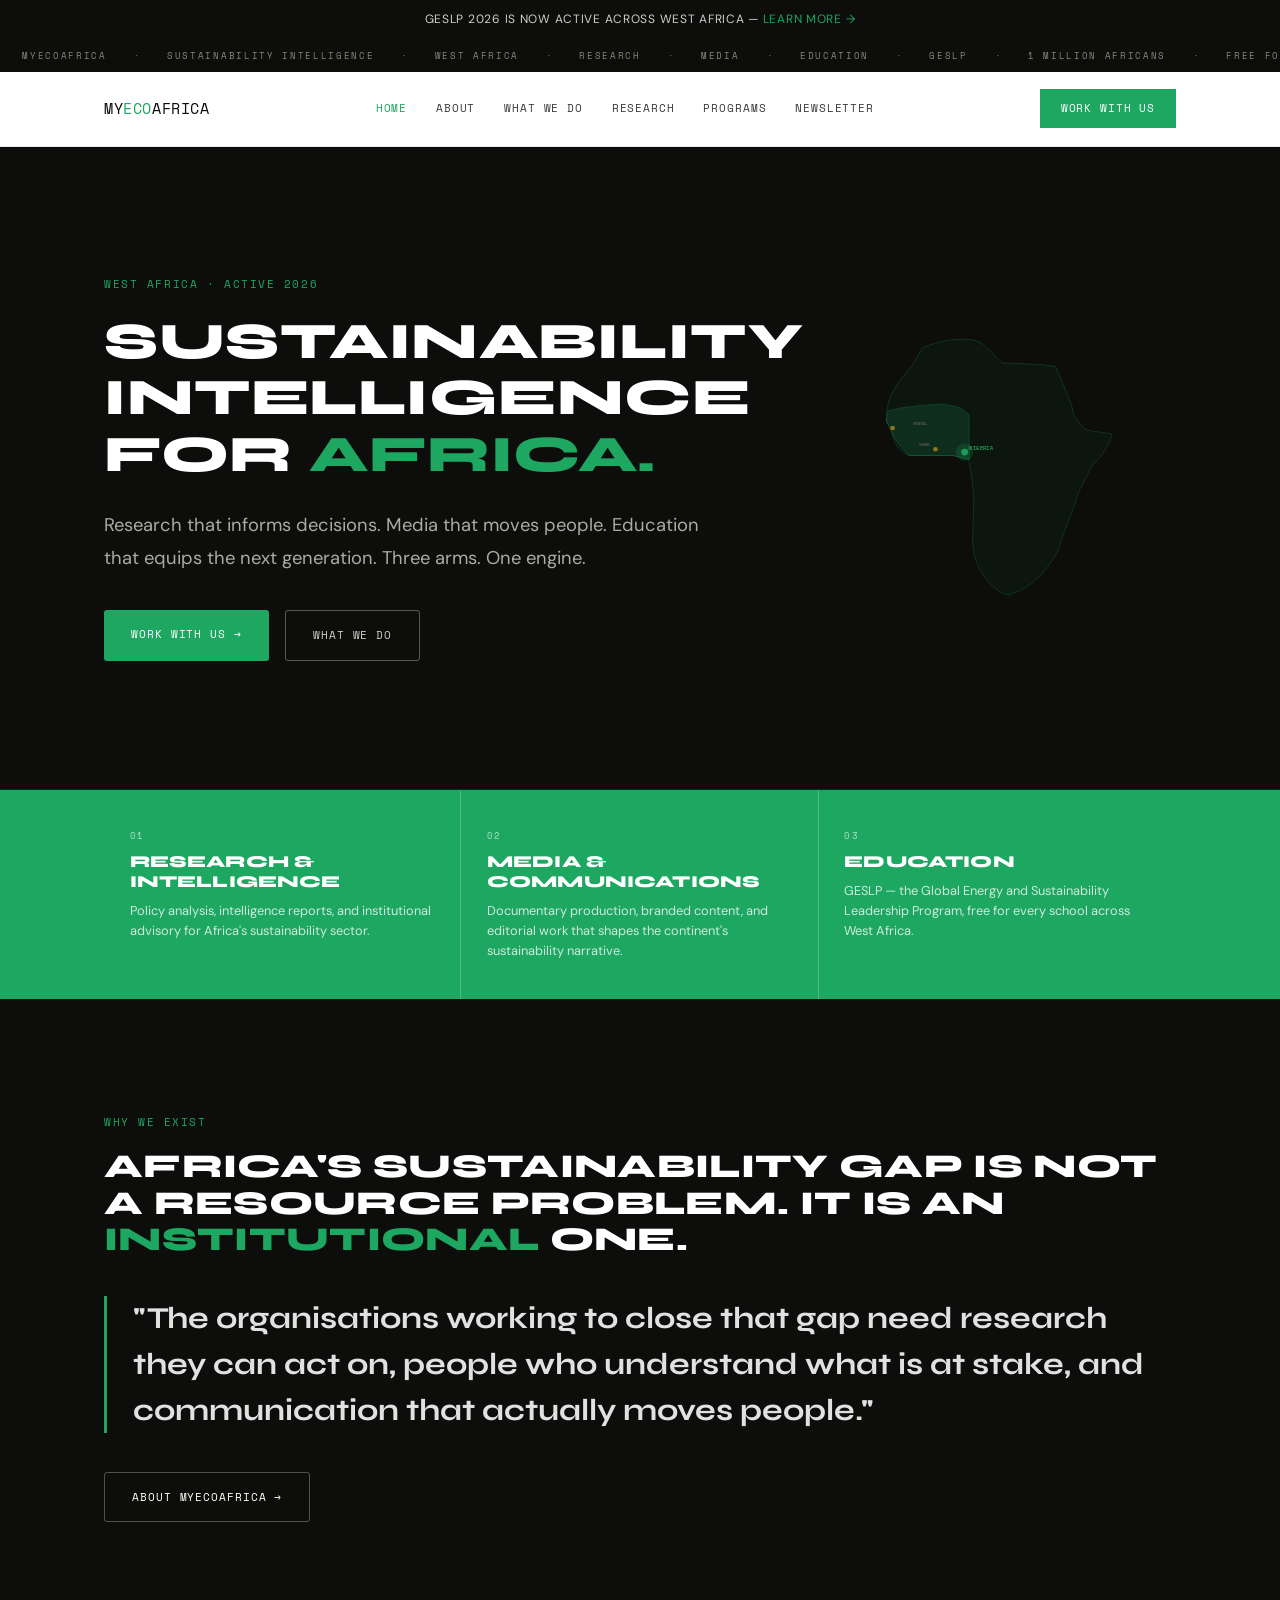
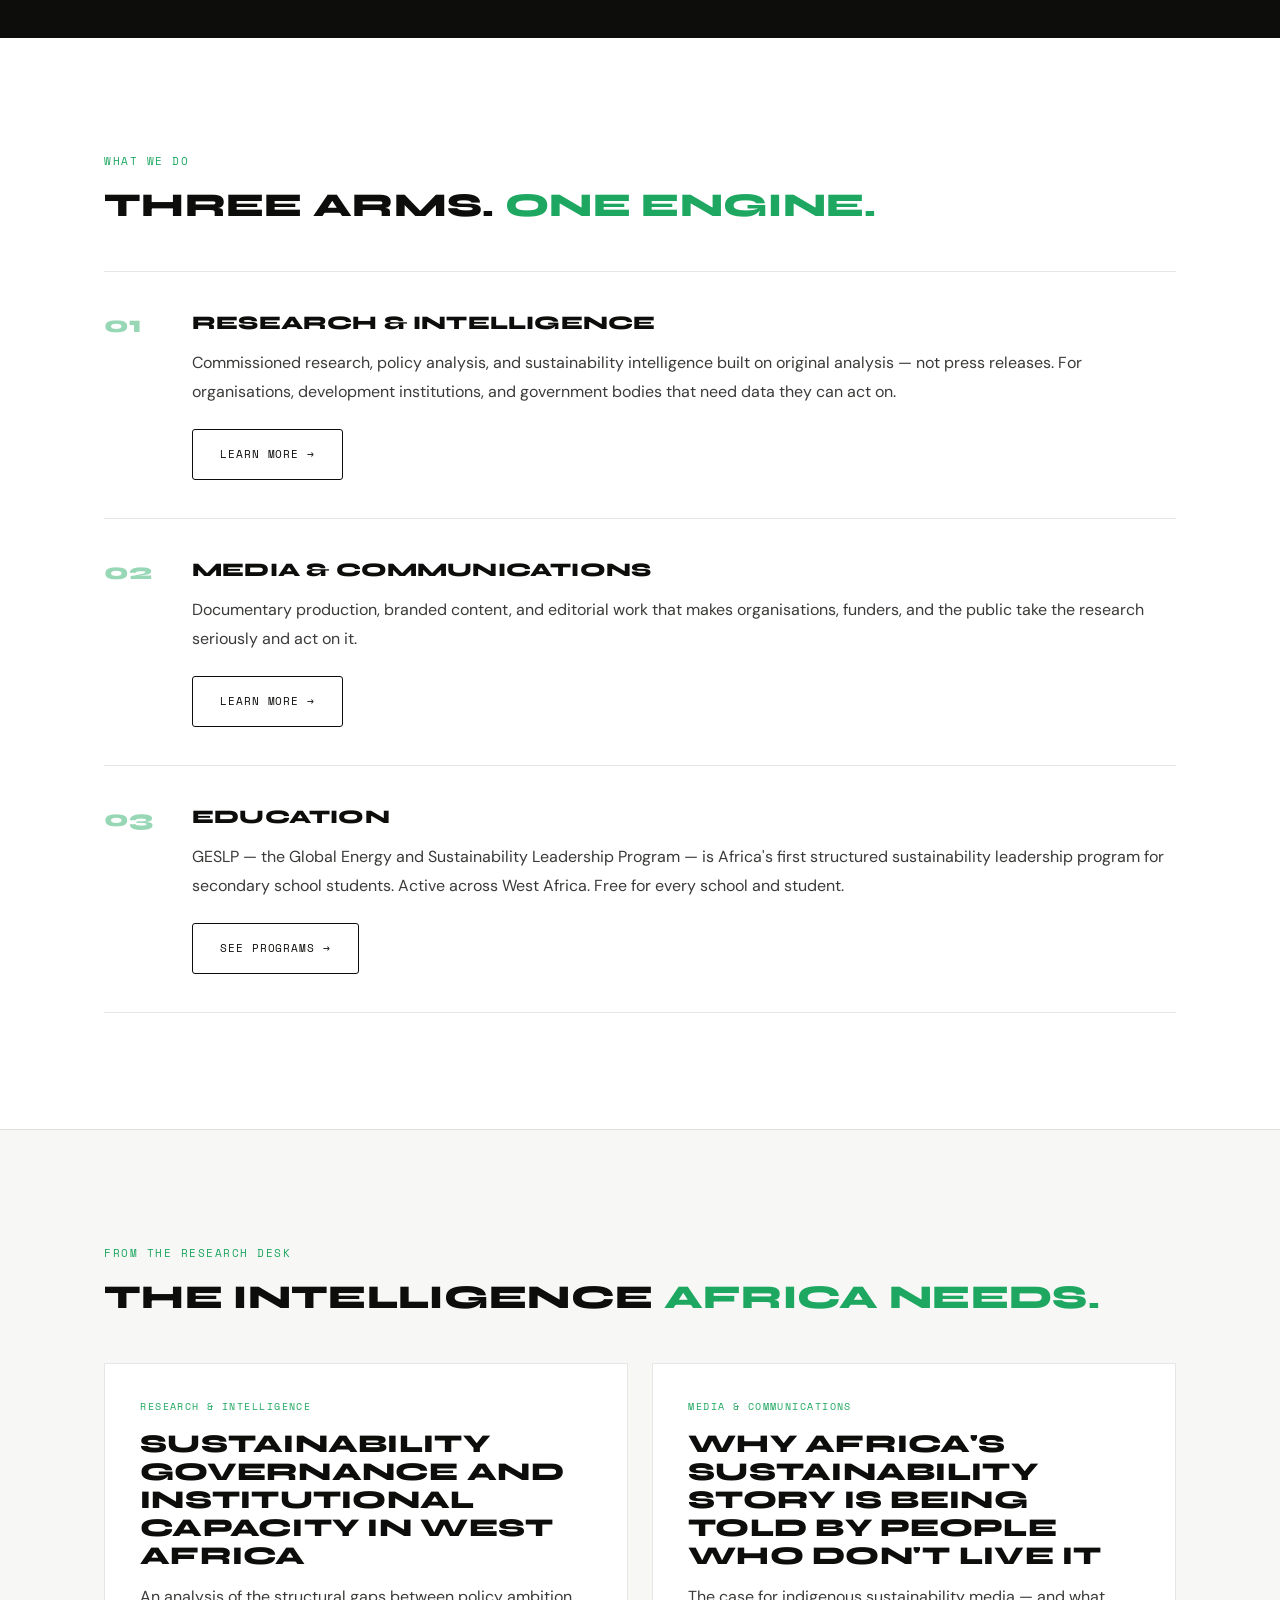
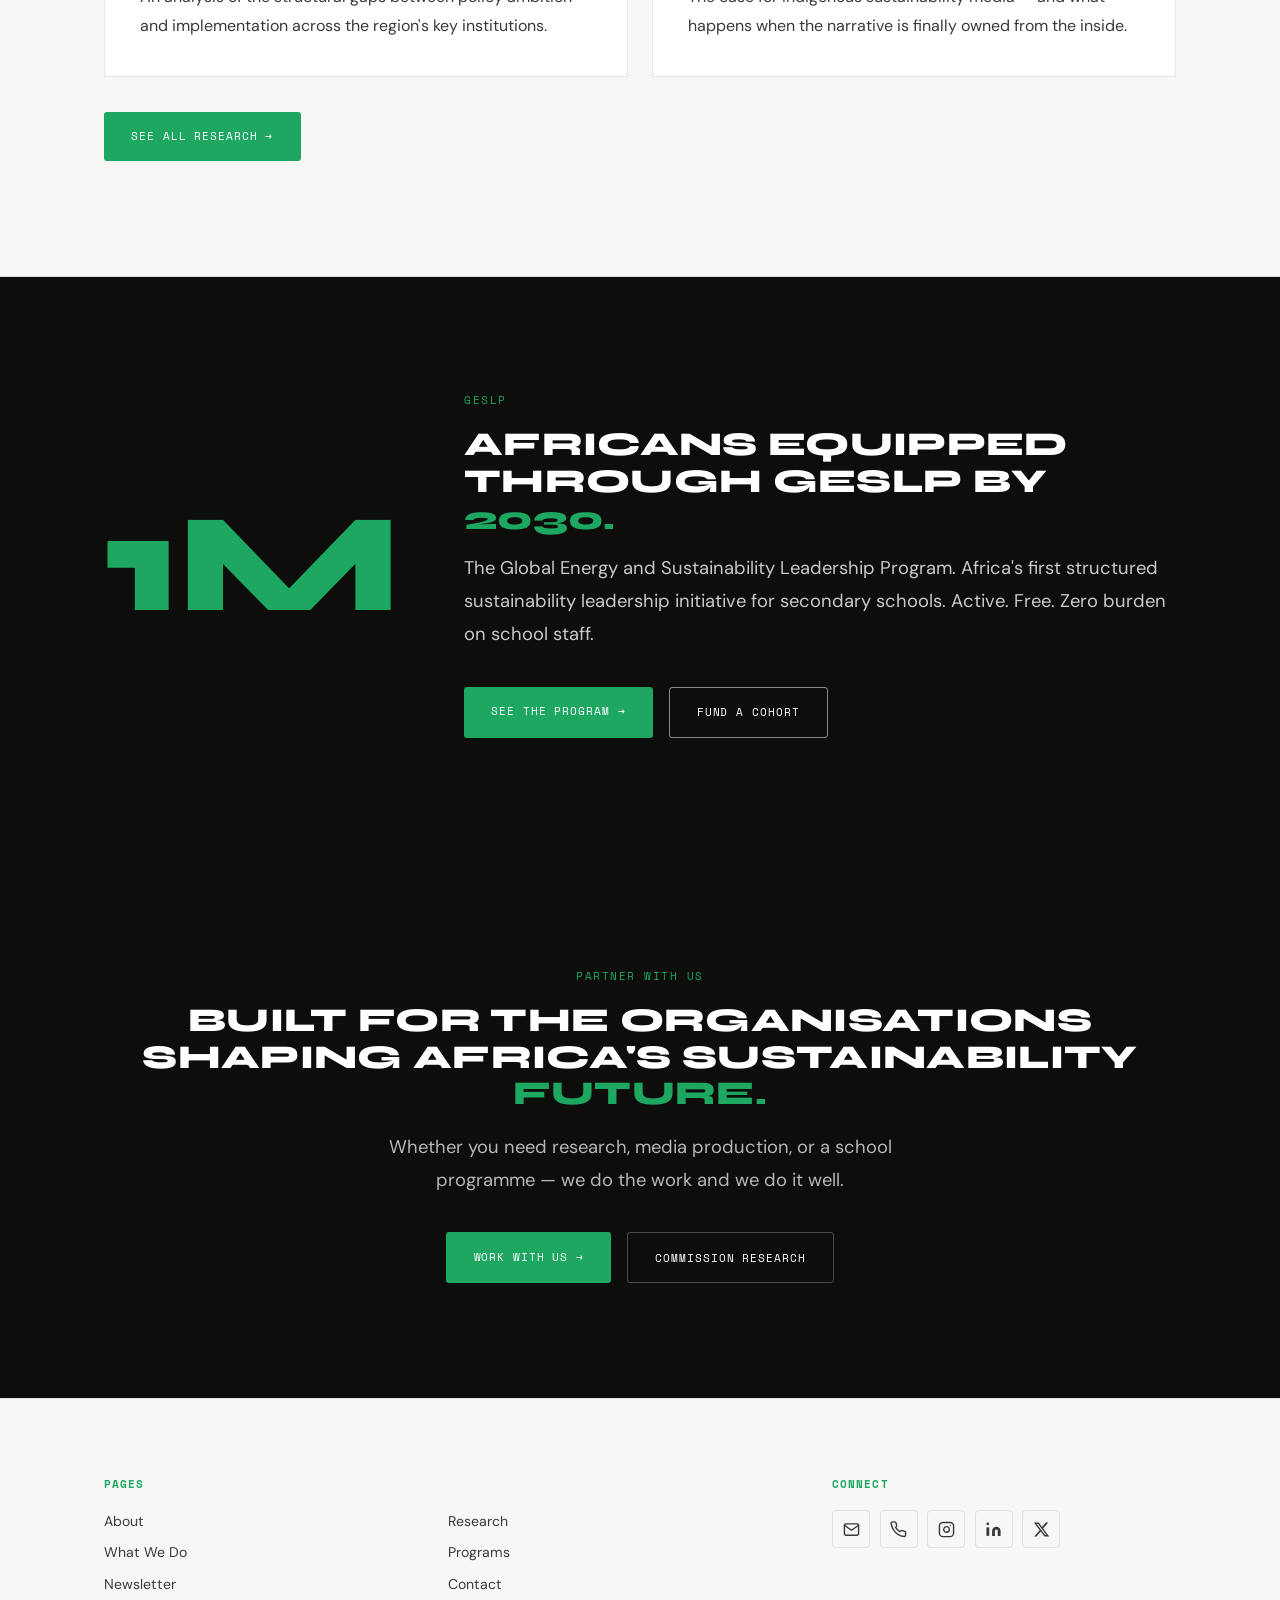
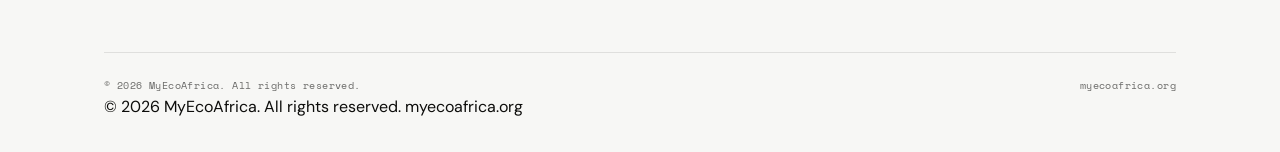
==== index.html @ fd0b0c20 "Revert to Syne display font; green arms band; fix hero overflow; reduce nav dropdown size - Restore " ====
﻿<!DOCTYPE html>
<html lang="en">
<head>
<meta charset="UTF-8">
<meta name="viewport" content="width=device-width, initial-scale=1, viewport-fit=cover">
<title>MyEcoAfrica — Sustainability Intelligence for Africa</title>
<meta name="description" content="Research, Media, and Education working as one engine for Africa's sustainability transition. West Africa-based. Continental in scope." />
<link rel="preconnect" href="https://fonts.googleapis.com" />
<link rel="preconnect" href="https://fonts.gstatic.com" crossorigin />
<link href="https://fonts.googleapis.com/css2?family=Syne:wght@700;800&family=DM+Sans:wght@300;400;500&family=Space+Mono:wght@400;700&display=swap" rel="stylesheet" />
<link rel="stylesheet" href="css/style.css" />
<script src="https://identity.netlify.com/v1/netlify-identity-widget.js"></script>
</head>
<body>

<div class="announce-bar">
  <span>GESLP 2026 is now active across West Africa — <a href="programs.html">Learn more →</a></span>
</div>

<div class="marquee-band" aria-hidden="true">
  <div class="marquee-track">
    <span>MyEcoAfrica</span><span class="accent"> · </span><span>Sustainability Intelligence</span><span class="accent"> · </span><span>West Africa</span><span class="accent"> · </span><span>Research</span><span class="accent"> · </span><span>Media</span><span class="accent"> · </span><span>Education</span><span class="accent"> · </span><span>GESLP</span><span class="accent"> · </span><span>1 Million Africans</span><span class="accent"> · </span><span>Free for Every School</span><span class="accent"> · </span>
    <span>MyEcoAfrica</span><span class="accent"> · </span><span>Sustainability Intelligence</span><span class="accent"> · </span><span>West Africa</span><span class="accent"> · </span><span>Research</span><span class="accent"> · </span><span>Media</span><span class="accent"> · </span><span>Education</span><span class="accent"> · </span><span>GESLP</span><span class="accent"> · </span><span>1 Million Africans</span><span class="accent"> · </span><span>Free for Every School</span><span class="accent"> · </span>
  </div>
</div>

<header class="site-header">
  <div class="nav-inner">
    <a href="index.html" class="logo">MY<span>ECO</span>AFRICA</a>
    <nav class="main-nav" id="mainNav">
      <a href="index.html" class="nav-logo">MY<span>ECO</span>AFRICA</a>
      <a href="index.html" class="active">Home</a>
      <a href="about.html">About</a>
      <a href="what-we-do.html">What We Do</a>
      <a href="research.html">Research</a>
      <a href="programs.html">Programs</a>
      <a href="newsletter.html">Newsletter</a>
      <a href="contact.html" class="nav-cta-mobile">Work With Us</a>
    </nav>
    <a href="contact.html" class="nav-cta">Work With Us</a>
    <button class="nav-toggle" id="navToggle" aria-label="Toggle menu">☰</button>
  </div>
</header>

<main>

  <!-- ── HERO ── -->
  <section class="hero">
    <div class="container">
      <div class="hero-inner">
        <div class="hero-text">
          <span class="eyebrow">West Africa · Active 2026</span>
          <h1 class="display">Sustainability<br>Intelligence<br>for <em>Africa.</em></h1>
          <p class="lead">Research that informs decisions. Media that moves people. Education that equips the next generation. Three arms. One engine.</p>
          <div class="btn-row">
            <a href="contact.html" class="btn btn-primary">Work With Us →</a>
            <a href="what-we-do.html" class="btn btn-ghost">What We Do</a>
          </div>
        </div>
        <div class="hero-map-wrap">
          <svg viewBox="0 0 440 475" xmlns="http://www.w3.org/2000/svg" aria-label="Map of Africa with West Africa highlighted">
            <path d="M 74,28 C 110,12 145,10 167,15 C 185,20 194,36 214,54 L 280,57 L 307,60 C 316,82 326,105 335,128 L 340,148 L 359,171 C 376,174 406,178 406,178 C 402,196 390,216 371,234 L 348,278 C 336,318 320,352 310,385 C 290,422 265,442 245,452 L 225,460 C 210,458 194,444 180,424 C 168,406 162,386 162,362 C 162,340 164,318 164,295 L 162,268 C 160,252 158,238 156,230 L 156,223 L 127,216 L 97,216 L 80,216 L 51,216 C 36,210 24,196 22,180 L 11,155 C 11,138 14,120 22,105 C 32,86 46,72 57,57 L 74,28 Z" fill="rgba(29,167,96,0.06)" stroke="rgba(29,167,96,0.3)" stroke-width="1.5"/>
            <path d="M 14,138 L 11,155 C 17,168 22,175 22,180 L 34,198 L 51,216 L 80,216 L 97,216 L 127,216 L 156,223 L 156,145 L 140,132 L 110,126 L 75,128 L 40,132 L 14,138 Z" fill="rgba(29,167,96,0.18)" stroke="rgba(29,167,96,0.45)" stroke-width="1"/>
            <circle cx="148" cy="210" r="6" fill="#1DA760"/>
            <circle cx="148" cy="210" r="6" fill="#1DA760" opacity="0.5">
              <animate attributeName="r" values="6;22;6" dur="2.8s" repeatCount="indefinite"/>
              <animate attributeName="opacity" values="0.5;0;0.5" dur="2.8s" repeatCount="indefinite"/>
            </circle>
            <circle cx="97" cy="205" r="4" fill="#C8921A" opacity="0.8"/>
            <circle cx="22" cy="168" r="4" fill="#C8921A" opacity="0.8"/>
            <text x="156" y="206" fill="#1DA760" font-family="Space Mono,monospace" font-size="8" letter-spacing="0.8" font-weight="bold">NIGERIA</text>
            <text x="58" y="162" fill="#6A6A68" font-family="Space Mono,monospace" font-size="7">SENEGAL</text>
            <text x="69" y="200" fill="#6A6A68" font-family="Space Mono,monospace" font-size="7">GHANA</text>
            <line x1="148" y1="210" x2="97" y2="205" stroke="rgba(29,167,96,0.2)" stroke-width="1" stroke-dasharray="3,4"/>
            <line x1="148" y1="210" x2="22" y2="168" stroke="rgba(29,167,96,0.2)" stroke-width="1" stroke-dasharray="3,4"/>
          </svg>
        </div>
      </div>
    </div>
  </section>

  <div class="arms-band">
    <div class="arms-band-inner">
      <div class="arm-band-item">
        <span class="arm-band-num">01</span>
        <span class="arm-band-name">Research &amp; Intelligence</span>
        <span class="arm-band-desc">Policy analysis, intelligence reports, and institutional advisory for Africa's sustainability sector.</span>
      </div>
      <div class="arm-band-item">
        <span class="arm-band-num">02</span>
        <span class="arm-band-name">Media &amp; Communications</span>
        <span class="arm-band-desc">Documentary production, branded content, and editorial work that shapes the continent's sustainability narrative.</span>
      </div>
      <div class="arm-band-item">
        <span class="arm-band-num">03</span>
        <span class="arm-band-name">Education</span>
        <span class="arm-band-desc">GESLP — the Global Energy and Sustainability Leadership Program, free for every school across West Africa.</span>
      </div>
    </div>
  </div>

  <!-- ── THE GAP ── -->
  <section class="section-dark">
    <div class="container">
      <span class="section-label">Why We Exist</span>
      <h2 class="display reveal">Africa's sustainability gap is not a resource problem. It is an <em>institutional</em> one.</h2>
      <blockquote class="pull reveal">
        "The organisations working to close that gap need research they can act on, people who understand what is at stake, and communication that actually moves people."
      </blockquote>
      <div class="btn-row reveal">
        <a href="about.html" class="btn btn-ghost">About MyEcoAfrica →</a>
      </div>
    </div>
  </section>

  <!-- ── THREE ARMS ── -->
  <section>
    <div class="container">
      <span class="section-label">What We Do</span>
      <h2 class="display">Three arms. <em>One engine.</em></h2>
      <div class="arm-rows">
        <div class="arm-row reveal">
          <div class="arm-index">01</div>
          <div>
            <h3 class="display">Research &amp; Intelligence</h3>
            <p>Commissioned research, policy analysis, and sustainability intelligence built on original analysis — not press releases. For organisations, development institutions, and government bodies that need data they can act on.</p>
            <a href="what-we-do.html" class="btn btn-ghost" style="margin-top:1.4rem;display:inline-block;">Learn More →</a>
          </div>
        </div>
        <div class="arm-row reveal">
          <div class="arm-index">02</div>
          <div>
            <h3 class="display">Media &amp; Communications</h3>
            <p>Documentary production, branded content, and editorial work that makes organisations, funders, and the public take the research seriously and act on it.</p>
            <a href="what-we-do.html" class="btn btn-ghost" style="margin-top:1.4rem;display:inline-block;">Learn More →</a>
          </div>
        </div>
        <div class="arm-row reveal">
          <div class="arm-index">03</div>
          <div>
            <h3 class="display">Education</h3>
            <p>GESLP — the Global Energy and Sustainability Leadership Program — is Africa's first structured sustainability leadership program for secondary school students. Active across West Africa. Free for every school and student.</p>
            <a href="programs.html" class="btn btn-ghost" style="margin-top:1.4rem;display:inline-block;">See Programs →</a>
          </div>
        </div>
      </div>
    </div>
  </section>

  <!-- ── RESEARCH HIGHLIGHTS ── -->
  <section style="background:var(--off-white);border-top:1px solid var(--rule);border-bottom:1px solid var(--rule);">
    <div class="container">
      <span class="section-label">From the Research Desk</span>
      <h2 class="display reveal">The intelligence <em>Africa needs.</em></h2>
      <div class="research-grid">
        <div class="research-card reveal">
          <span class="research-tag">Research &amp; Intelligence</span>
          <h3 class="display" style="font-size:clamp(1.2rem,2vw,1.6rem);margin-bottom:0.8rem;">Sustainability governance and institutional capacity in West Africa</h3>
          <p>An analysis of the structural gaps between policy ambition and implementation across the region's key institutions.</p>
        </div>
        <div class="research-card reveal">
          <span class="research-tag">Media &amp; Communications</span>
          <h3 class="display" style="font-size:clamp(1.2rem,2vw,1.6rem);margin-bottom:0.8rem;">Why Africa's sustainability story is being told by people who don't live it</h3>
          <p>The case for indigenous sustainability media — and what happens when the narrative is finally owned from the inside.</p>
        </div>
      </div>
      <div class="btn-row reveal">
        <a href="research.html" class="btn btn-primary">See All Research →</a>
      </div>
    </div>
  </section>

  <!-- ── GESLP STRIP ── -->
  <section class="section-dark">
    <div class="container">
      <div class="geslp-strip">
        <div class="geslp-num reveal">1M</div>
        <div class="reveal">
          <span class="section-label">GESLP</span>
          <h2 class="display">Africans equipped through GESLP by <em>2030.</em></h2>
          <p class="lead" style="margin-top:1rem;">The Global Energy and Sustainability Leadership Program. Africa's first structured sustainability leadership initiative for secondary schools. Active. Free. Zero burden on school staff.</p>
          <div class="btn-row">
            <a href="programs.html" class="btn btn-primary">See the Program →</a>
            <a href="contact.html" class="btn btn-ghost-light">Fund a Cohort</a>
          </div>
        </div>
      </div>
    </div>
  </section>

  <!-- ── CTA BAND ── -->
  <section class="cta-band">
    <div class="container">
      <span class="section-label">Partner with Us</span>
      <h2 class="display reveal">Built for the organisations shaping Africa's sustainability <em>future.</em></h2>
      <p class="lead reveal" style="margin:1.2rem auto 0;max-width:600px;">Whether you need research, media production, or a school programme — we do the work and we do it well.</p>
      <div class="btn-row reveal">
        <a href="contact.html" class="btn btn-primary">Work With Us →</a>
        <a href="research.html" class="btn btn-ghost">Commission Research</a>
      </div>
    </div>
  </section>

</main>

<footer class="site-footer">
  <div class="container">
    <div class="footer-grid">
      <div>
        <h4>Pages</h4>
        <div class="footer-pages">
          <a href="about.html">About</a>
          <a href="research.html">Research</a>
          <a href="what-we-do.html">What We Do</a>
          <a href="programs.html">Programs</a>
          <a href="newsletter.html">Newsletter</a>
          <a href="contact.html">Contact</a>
        </div>
      </div>
      <div>
        <h4>Connect</h4>
        <div class="social-icons">
          <a href="mailto:partnerwithmyecoafrica@gmail.com" class="social-icon" aria-label="Email" title="partnerwithmyecoafrica@gmail.com"><svg viewBox="0 0 24 24" fill="none" stroke="currentColor" stroke-width="2" stroke-linecap="round" stroke-linejoin="round" aria-hidden="true"><path d="M4 4h16c1.1 0 2 .9 2 2v12c0 1.1-.9 2-2 2H4c-1.1 0-2-.9-2-2V6c0-1.1.9-2 2-2z"/><polyline points="22,6 12,13 2,6"/></svg></a>
          <a href="tel:+2349077251354" class="social-icon" aria-label="Phone" title="+234 907 725 1354"><svg viewBox="0 0 24 24" fill="none" stroke="currentColor" stroke-width="2" stroke-linecap="round" stroke-linejoin="round" aria-hidden="true"><path d="M22 16.92v3a2 2 0 0 1-2.18 2 19.79 19.79 0 0 1-8.63-3.07A19.5 19.5 0 0 1 4.69 12 19.79 19.79 0 0 1 1.62 3.38 2 2 0 0 1 3.6 1.27h3a2 2 0 0 1 2 1.72c.127.96.361 1.903.7 2.81a2 2 0 0 1-.45 2.11L7.91 9a16 16 0 0 0 6 6l1.27-.95a2 2 0 0 1 2.11-.45c.907.339 1.85.573 2.81.7A2 2 0 0 1 22 16.92z"/></svg></a>
          <a href="https://instagram.com/myecoafrica.co" class="social-icon" aria-label="Instagram" title="@myecoafrica.co" target="_blank" rel="noopener noreferrer"><svg viewBox="0 0 24 24" fill="none" stroke="currentColor" stroke-width="2" stroke-linecap="round" stroke-linejoin="round" aria-hidden="true"><rect x="2" y="2" width="20" height="20" rx="5" ry="5"/><path d="M16 11.37A4 4 0 1 1 12.63 8 4 4 0 0 1 16 11.37z"/><line x1="17.5" y1="6.5" x2="17.51" y2="6.5"/></svg></a>
          <a href="https://linkedin.com/company/myecoafrica" class="social-icon" aria-label="LinkedIn" title="myecoafrica on LinkedIn" target="_blank" rel="noopener noreferrer"><svg viewBox="0 0 24 24" fill="currentColor" aria-hidden="true"><path d="M16 8a6 6 0 0 1 6 6v7h-4v-7a2 2 0 0 0-2-2 2 2 0 0 0-2 2v7h-4v-7a6 6 0 0 1 6-6z"/><rect x="2" y="9" width="4" height="12"/><circle cx="4" cy="4" r="2"/></svg></a>
          <a href="https://x.com/myecoafrica" class="social-icon" aria-label="X (Twitter)" title="@myecoafrica on X" target="_blank" rel="noopener noreferrer"><svg viewBox="0 0 24 24" fill="currentColor" aria-hidden="true"><path d="M18.244 2.25h3.308l-7.227 8.26 8.502 11.24H16.17l-5.214-6.817L4.99 21.75H1.68l7.73-8.835L1.254 2.25H8.08l4.713 6.231zm-1.161 17.52h1.833L7.084 4.126H5.117z"/></svg></a>
        </div>
      </div>
    </div>
    <div class="footer-bottom">
      <span>© 2026 MyEcoAfrica. All rights reserved.</span>
      <span>myecoafrica.org</span>
    </div>
    <div class="foot-copy">© 2026 MyEcoAfrica. All rights reserved. myecoafrica.org</div>
  </div>
</footer>

<script src="js/main.js"></script>
<script>
  (function(){
    var els=document.querySelectorAll('.reveal');
    if(!els.length)return;
    els.forEach(function(el,i){el.style.transitionDelay=(i*0.07)+'s';});
    var io=new IntersectionObserver(function(entries){
      entries.forEach(function(e){if(e.isIntersecting){e.target.classList.add('visible');io.unobserve(e.target);}});
    },{threshold:0.1});
    els.forEach(function(el){io.observe(el);});
  })();
</script>
<script>
  if(window.netlifyIdentity){window.netlifyIdentity.on('init',function(u){if(!u){window.netlifyIdentity.on('login',function(){document.location.href='/admin/';});}});}
</script>
</body>
</html>
---- css/style.css ----
/* ===================================================================
   MyEcoAfrica — Shared Stylesheet
   Background: White | Text: Black | Accent: Green
   =================================================================== */

:root {
  --white:      #FFFFFF;
  --off-white:  #F7F7F5;
  --ink:        #0D0D0B;
  --ink-mid:    #3A3A38;
  --ink-light:  #6A6A68;
  --green:      #1DA760;
  --green-dark: #158A4C;
  --green-light:#E8F8EF;
  --amber:      #C8921A;
  --amber-light:#E2A82A;
  --rule:       rgba(13,13,11,0.1);
  --rule-green: rgba(29,167,96,0.2);
}

*, *::before, *::after { box-sizing: border-box; margin: 0; padding: 0; }
html { scroll-behavior: smooth; }

body {
  background: var(--white);
  color: var(--ink);
  font-family: 'DM Sans', sans-serif;
  font-weight: 400;
  line-height: 1.65;
  overflow-x: hidden;
}

/* ── TYPOGRAPHY ── */
.display {
  font-family: 'Syne', sans-serif;
  font-weight: 800;
  line-height: 1.1;
  letter-spacing: 0.01em;
  text-transform: uppercase;
  color: var(--ink);
}
.display em {
  font-style: normal;
  color: var(--green);
}

.mono {
  font-family: 'Space Mono', monospace;
  font-size: 0.65rem;
  letter-spacing: 0.12em;
  text-transform: uppercase;
}

h1.display { font-size: clamp(2rem, 4vw, 3.4rem); }
h2.display { font-size: clamp(1.5rem, 2.6vw, 2.2rem); }
h3.display { font-size: clamp(1.1rem, 1.5vw, 1.4rem); }

p { font-size: 1rem; color: var(--ink-mid); line-height: 1.8; }
p.lead { font-size: 1.15rem; color: var(--ink-mid); }

a { color: inherit; text-decoration: none; }

/* ── LAYOUT ── */
.container {
  max-width: 1200px;
  margin: 0 auto;
  padding: 0 clamp(1.5rem, 5vw, 4rem);
}

section { padding: clamp(4rem, 9vw, 8rem) 0; }

/* ── NAV ── */
header.site-header {
  position: sticky;
  top: 0;
  z-index: 50;
  background: var(--white);
  border-bottom: 1px solid var(--rule);
  box-shadow: 0 1px 16px rgba(13,13,11,0.06);
}

.nav-inner {
  display: flex;
  align-items: center;
  justify-content: space-between;
  padding: 1.1rem clamp(1.5rem, 5vw, 4rem);
  max-width: 1200px;
  margin: 0 auto;
}

.logo {
  font-family: 'Space Mono', monospace;
  font-size: 0.95rem;
  letter-spacing: 0.04em;
  color: var(--ink);
}
.logo span { color: var(--green); }

/* Hidden on desktop, shown inside mobile nav drawer */
.nav-logo { display: none; }

nav.main-nav { display: flex; gap: 2.2rem; }
nav.main-nav a {
  font-family: 'Space Mono', monospace;
  font-size: 0.68rem;
  letter-spacing: 0.08em;
  text-transform: uppercase;
  color: var(--ink-mid);
  transition: color 0.2s ease;
  white-space: nowrap;
}
nav.main-nav a:hover,
nav.main-nav a.active { color: var(--green); }

.nav-cta {
  font-family: 'Space Mono', monospace;
  font-size: 0.68rem;
  letter-spacing: 0.08em;
  text-transform: uppercase;
  background: var(--green);
  color: var(--white);
  padding: 0.65rem 1.3rem;
  border: none;
  transition: background 0.2s ease;
  white-space: nowrap;
}
.nav-cta:hover { background: var(--green-dark); }

.nav-toggle {
  display: none;
  background: none;
  border: none;
  color: var(--ink);
  font-size: 1.4rem;
  cursor: pointer;
}

/* Hide the mobile-only CTA link on desktop */
nav.main-nav .nav-cta-mobile { display: none; }

/* ── ANNOUNCE BAR ── */
.announce-bar {
  background: var(--ink);
  color: rgba(255,255,255,0.8);
  text-align: center;
  padding: 0.6rem 1rem;
  font-family: 'DM Sans', sans-serif;
  font-size: 0.75rem;
  letter-spacing: 0.06em;
  text-transform: uppercase;
  position: relative;
  z-index: 51;
}
.announce-bar a { color: var(--green); text-decoration: none; }
.announce-bar a:hover { text-decoration: underline; }

@media (max-width: 860px) {
  nav.main-nav {
    position: fixed;
    inset: 0;
    width: 100%;
    background: var(--ink);
    flex-direction: column;
    align-items: center;
    justify-content: center;
    gap: 2.8rem;
    opacity: 0;
    pointer-events: none;
    transition: opacity 0.3s ease;
    z-index: 100;
  }
  nav.main-nav.open {
    opacity: 1;
    pointer-events: all;
  }
  nav.main-nav a {
    font-family: 'Syne', sans-serif;
    font-size: clamp(0.9rem, 3.5vw, 1.1rem);
    font-weight: 800;
    letter-spacing: -0.01em;
    text-transform: uppercase;
    color: rgba(255,255,255,0.75);
  }
  nav.main-nav a:hover,
  nav.main-nav a.active { color: var(--green); }
  .nav-logo { display: none !important; }
  .nav-toggle { display: block; z-index: 110; }
  .nav-toggle.open { color: var(--white); position: fixed; top: 1.2rem; right: clamp(1.5rem, 5vw, 4rem); }
  .nav-cta { display: none; }
  nav.main-nav .nav-cta-mobile {
    display: block;
    font-family: 'Syne', sans-serif;
    font-size: clamp(0.85rem, 3.5vw, 1rem);
    font-weight: 800;
    text-transform: uppercase;
    color: var(--green);
    letter-spacing: -0.01em;
    margin-top: 1rem;
    padding-top: 1.5rem;
    border-top: 1px solid rgba(255,255,255,0.12);
    width: 100%;
    text-align: center;
  }
}

/* ── BUTTONS ── */
.btn-row { display: flex; gap: 1rem; flex-wrap: wrap; margin-top: 2.2rem; }

.btn {
  font-family: 'Space Mono', monospace;
  font-size: 0.7rem;
  letter-spacing: 0.08em;
  text-transform: uppercase;
  padding: 0.95rem 1.7rem;
  display: inline-block;
  transition: all 0.2s ease;
  border-radius: 3px;
}
.btn-primary {
  background: var(--green);
  color: var(--white);
  border: none;
}
.btn-primary:hover {
  background: var(--green-dark);
  transform: translateY(-1px);
  box-shadow: 0 4px 16px rgba(29,167,96,0.3);
}

.btn-ghost {
  border: 1.5px solid var(--ink);
  color: var(--ink);
  background: transparent;
}
.btn-ghost:hover {
  border-color: var(--green);
  color: var(--green);
  transform: translateY(-1px);
}

.btn-ghost-light {
  border: 1.5px solid rgba(255,255,255,0.5);
  color: var(--white);
  background: transparent;
}
.btn-ghost-light:hover {
  border-color: var(--white);
  background: rgba(255,255,255,0.1);
}

/* ── HERO ── */
.hero {
  position: relative;
  background: var(--white);
  padding-top: clamp(5rem, 10vw, 9rem);
  padding-bottom: clamp(5rem, 10vw, 9rem);
  overflow: clip;
  border-bottom: 1px solid var(--rule);
}
#hero-canvas {
  position: absolute;
  inset: 0;
  width: 100%;
  height: 100%;
  pointer-events: none;
  z-index: 0;
}
.hero .container { position: relative; z-index: 1; }
.hero p.lead { max-width: 600px; margin-top: 1.6rem; }
.hero .btn-ghost { border-color: var(--rule); }

.eyebrow {
  font-family: 'Space Mono', monospace;
  font-size: 0.7rem;
  letter-spacing: 0.14em;
  text-transform: uppercase;
  color: var(--green);
  margin-bottom: 1.3rem;
  display: block;
}

/* ── STAT STRIP ── */
.stat-strip {
  background: var(--green);
}
.stat-grid {
  display: grid;
  grid-template-columns: repeat(3, 1fr);
}
.stat-cell {
  padding: 2.6rem clamp(1.2rem, 3vw, 2rem);
  border-right: 1px solid rgba(255,255,255,0.2);
  text-align: center;
}
.stat-cell:last-child { border-right: none; }
.stat-num {
  font-family: 'Syne', sans-serif;
  font-size: clamp(2rem, 3.5vw, 3rem);
  color: var(--white);
  font-weight: 800;
  line-height: 1;
}
.stat-label {
  font-family: 'Space Mono', monospace;
  font-size: 0.62rem;
  letter-spacing: 0.06em;
  text-transform: uppercase;
  color: rgba(255,255,255,0.8);
  margin-top: 0.6rem;
  line-height: 1.5;
}
@media (max-width: 760px) {
  .stat-grid { grid-template-columns: repeat(2, 1fr); }
  .stat-cell:nth-child(2) { border-right: none; }
  .stat-cell { border-bottom: 1px solid rgba(255,255,255,0.15); }
}

/* ── ARMS BAND (3-arm showcase, replaces green stat strip) ── */
.arms-band {
  background: var(--green);
}
.arms-band-inner {
  display: grid;
  grid-template-columns: repeat(3, 1fr);
  max-width: 1200px;
  margin: 0 auto;
  padding: 0 clamp(1.5rem, 5vw, 4rem);
}
.arm-band-item {
  padding: 2.4rem clamp(0.8rem, 2vw, 1.8rem);
  border-right: 1px solid rgba(255,255,255,0.22);
  display: flex;
  flex-direction: column;
  gap: 0.4rem;
}
.arm-band-item:last-child { border-right: none; }
.arm-band-num {
  font-family: 'Space Mono', monospace;
  font-size: 0.58rem;
  color: rgba(255,255,255,0.65);
  letter-spacing: 0.15em;
  margin-bottom: 0.2rem;
}
.arm-band-name {
  font-family: 'Syne', sans-serif;
  font-weight: 800;
  font-size: clamp(1rem, 1.3vw, 1.2rem);
  color: var(--white);
  text-transform: uppercase;
  letter-spacing: 0.01em;
  line-height: 1.2;
}
.arm-band-desc {
  font-family: 'DM Sans', sans-serif;
  font-size: 0.8rem;
  color: rgba(255,255,255,0.78);
  line-height: 1.55;
  margin-top: 0.1rem;
}
@media (max-width: 640px) {
  .arms-band-inner { grid-template-columns: 1fr; }
  .arm-band-item {
    border-right: none;
    border-bottom: 1px solid rgba(255,255,255,0.22);
    padding: 1.6rem 0;
  }
  .arm-band-item:last-child { border-bottom: none; }
}

/* ── SECTION LABEL ── */
.section-label {
  font-family: 'Space Mono', monospace;
  font-size: 0.68rem;
  letter-spacing: 0.14em;
  text-transform: uppercase;
  color: var(--green);
  margin-bottom: 1rem;
  display: block;
}

/* ── PULL QUOTE ── */
blockquote.pull {
  font-family: 'Syne', sans-serif;
  font-style: normal;
  font-weight: 700;
  font-size: clamp(1.3rem, 2.4vw, 1.9rem);
  color: var(--ink-mid);
  line-height: 1.5;
  border-left: 3px solid var(--green);
  padding-left: 1.6rem;
  margin: 2.4rem 0;
}

/* ── CARDS ── */
.card-grid {
  display: grid;
  gap: 1.5rem;
  margin-top: 3rem;
}
.service-card {
  background: var(--off-white);
  border: 1px solid var(--rule);
  padding: clamp(1.8rem, 4vw, 2.8rem);
  border-radius: 8px;
  transition: transform 0.2s ease, box-shadow 0.2s ease, border-color 0.2s ease;
}
.service-card:hover {
  transform: translateY(-4px);
  box-shadow: 0 8px 32px rgba(13,13,11,0.08);
  border-color: var(--green);
}
.service-card .num {
  font-family: 'Space Mono', monospace;
  font-size: 0.72rem;
  color: var(--green);
  letter-spacing: 0.1em;
}
.service-card h3 { margin-top: 0.8rem; color: var(--ink); }
.service-card p { margin-top: 1rem; color: var(--ink-mid); }
.service-card ul {
  margin-top: 1.4rem;
  list-style: none;
  font-family: 'Space Mono', monospace;
  font-size: 0.75rem;
  color: var(--ink-mid);
}
.service-card ul li {
  padding: 0.5rem 0;
  border-top: 1px solid var(--rule);
}
.service-card ul li:first-child { border-top: none; }
.pillar-icon {
  width: 15px;
  height: 15px;
  color: var(--green);
  display: inline-block;
  vertical-align: middle;
  margin-right: 0.4rem;
  flex-shrink: 0;
}

/* ── MAP SECTION ── */
.section-map {
  background: var(--off-white);
  border-top: 1px solid var(--rule);
  border-bottom: 1px solid var(--rule);
}
.map-layout {
  display: grid;
  grid-template-columns: 1fr 1fr;
  gap: 5rem;
  align-items: center;
  margin-top: 3rem;
}
@media (max-width: 860px) {
  .map-layout { grid-template-columns: 1fr; gap: 2.5rem; }
}
.map-svg-wrap svg { width: 100%; max-width: 420px; display: block; margin: 0 auto; }
.map-stats {
  display: grid;
  grid-template-columns: 1fr 1fr;
  gap: 1.2rem;
  margin-top: 2.5rem;
}
.map-stat {
  background: var(--white);
  border: 1px solid var(--rule);
  border-radius: 8px;
  padding: 1.4rem;
  transition: border-color 0.2s, box-shadow 0.2s;
}
.map-stat:hover {
  border-color: var(--green);
  box-shadow: 0 4px 16px rgba(29,167,96,0.1);
}
.map-stat-num {
  font-family: 'Syne', sans-serif;
  font-size: 2.2rem;
  color: var(--green);
  font-weight: 800;
  line-height: 1;
}
.map-stat-label {
  font-family: 'Space Mono', monospace;
  font-size: 0.6rem;
  letter-spacing: 0.08em;
  text-transform: uppercase;
  color: var(--ink-light);
  margin-top: 0.5rem;
}

/* ── CTA BAND ── */
.cta-band {
  background: var(--ink);
}
.cta-band .container { text-align: center; }
.cta-band .btn-row { justify-content: center; }
.cta-band h2.display { color: var(--white); }
.cta-band h2.display em { color: var(--green); }
.cta-band .section-label { color: var(--green); }
.cta-band p.lead { color: rgba(255,255,255,0.7); }
.cta-band .btn-primary { background: var(--green); color: var(--white); }
.cta-band .btn-primary:hover { background: var(--green-dark); }
.cta-band .btn-ghost { border-color: rgba(255,255,255,0.25); color: var(--white); }
.cta-band .btn-ghost:hover { border-color: var(--green); color: var(--green); }

/* ── FOOTER ── */
footer.site-footer {
  background: var(--off-white);
  border-top: 1px solid var(--rule);
  padding: clamp(3rem, 6vw, 5rem) 0 2rem;
}
.footer-grid {
  display: grid;
  grid-template-columns: 1fr 1fr;
  gap: 2.5rem;
}
.footer-grid h4 {
  font-family: 'Space Mono', monospace;
  font-size: 0.68rem;
  letter-spacing: 0.1em;
  text-transform: uppercase;
  color: var(--green);
  margin-bottom: 1rem;
}
.footer-grid a, .footer-grid p {
  display: block;
  font-size: 0.88rem;
  color: var(--ink-mid);
  margin-bottom: 0.6rem;
}
.footer-grid a:hover { color: var(--green); }

/* ── SOCIAL ICONS ── */
.social-icons {
  display: flex;
  gap: 0.6rem;
  flex-wrap: wrap;
  margin-top: 0.5rem;
}
.social-icon {
  display: flex;
  align-items: center;
  justify-content: center;
  width: 38px;
  height: 38px;
  border: 1px solid var(--rule);
  border-radius: 4px;
  color: var(--ink-mid);
  transition: color 0.2s, border-color 0.2s, background 0.2s;
  flex-shrink: 0;
}
.social-icon svg {
  width: 17px;
  height: 17px;
  display: block;
}
.social-icon:hover {
  color: var(--green) !important;
  border-color: var(--green);
  background: var(--green-light);
}

.footer-bottom {
  margin-top: 3rem;
  padding-top: 1.5rem;
  border-top: 1px solid var(--rule);
  font-family: 'Space Mono', monospace;
  font-size: 0.65rem;
  color: var(--ink-light);
  letter-spacing: 0.04em;
  display: flex;
  justify-content: space-between;
  flex-wrap: wrap;
  gap: 0.8rem;
}
@media (max-width: 760px) {
  .footer-grid { grid-template-columns: 1fr; }
}

/* ── GALLERY ── */
.gallery-grid {
  display: grid;
  grid-template-columns: repeat(3, 1fr);
  gap: 1rem;
  margin-top: 3rem;
}
.gallery-item {
  aspect-ratio: 4/3;
  background: var(--off-white);
  border: 1px solid var(--rule);
  border-radius: 6px;
  overflow: hidden;
  display: flex;
  align-items: center;
  justify-content: center;
  transition: transform 0.2s, box-shadow 0.2s;
}
.gallery-item:hover { transform: translateY(-3px); box-shadow: 0 8px 24px rgba(13,13,11,0.1); }
.gallery-item img { width: 100%; height: 100%; object-fit: cover; display: block; }
@media (max-width: 760px) { .gallery-grid { grid-template-columns: repeat(2, 1fr); } }

/* ── BLOG ── */
.blog-grid {
  display: grid;
  grid-template-columns: repeat(2, 1fr);
  gap: 1.5rem;
  margin-top: 3rem;
}
.blog-card {
  background: var(--white);
  border: 1px solid var(--rule);
  border-radius: 8px;
  padding: clamp(1.8rem, 3vw, 2.4rem);
  transition: transform 0.2s, box-shadow 0.2s, border-color 0.2s;
}
.blog-card:hover {
  transform: translateY(-4px);
  box-shadow: 0 8px 28px rgba(13,13,11,0.08);
  border-color: var(--green);
}
.blog-card .mono { color: var(--green); margin-bottom: 0.8rem; display: block; }
.blog-card h3 { color: var(--ink); margin-bottom: 0.8rem; }
.blog-card p { font-size: 0.92rem; color: var(--ink-mid); }
@media (max-width: 760px) { .blog-grid { grid-template-columns: 1fr; } }

/* ── FORMS ── */
form.contact-form { margin-top: 2.5rem; display: grid; gap: 1.2rem; }
.form-row { display: grid; grid-template-columns: 1fr 1fr; gap: 1.2rem; }
@media (max-width: 700px) { .form-row { grid-template-columns: 1fr; } }

label {
  font-family: 'Space Mono', monospace;
  font-size: 0.65rem;
  letter-spacing: 0.08em;
  text-transform: uppercase;
  color: var(--ink-mid);
  display: block;
  margin-bottom: 0.5rem;
}
input, select, textarea {
  width: 100%;
  background: var(--white);
  border: 1.5px solid var(--rule);
  color: var(--ink);
  padding: 0.85rem 1rem;
  font-family: 'DM Sans', sans-serif;
  font-size: 0.95rem;
  border-radius: 4px;
  transition: border-color 0.2s;
}
input:focus, select:focus, textarea:focus {
  outline: none;
  border-color: var(--green);
  box-shadow: 0 0 0 3px rgba(29,167,96,0.1);
}
textarea { min-height: 120px; resize: vertical; }

button.submit-btn {
  font-family: 'Space Mono', monospace;
  font-size: 0.72rem;
  letter-spacing: 0.08em;
  text-transform: uppercase;
  background: var(--green);
  color: var(--white);
  border: none;
  padding: 1rem 1.8rem;
  cursor: pointer;
  border-radius: 4px;
  transition: background 0.2s, transform 0.2s;
  justify-self: start;
}
button.submit-btn:hover { background: var(--green-dark); transform: translateY(-1px); }

/* ── PAGE HEADER ── */
.page-header {
  position: relative;
  background: var(--ink);
  padding: clamp(3.5rem, 7vw, 6rem) 0 clamp(2rem, 4vw, 3rem);
  border-bottom: 1px solid rgba(255,255,255,0.08);
  overflow: hidden;
}
.page-header .display      { color: var(--white); }
.page-header .display em   { color: var(--green); }
.page-header p.lead        { color: rgba(255,255,255,0.65); }
.page-header .eyebrow      { color: var(--green); }
#page-canvas {
  position: absolute;
  inset: 0;
  width: 100%;
  height: 100%;
  pointer-events: none;
  z-index: 0;
}
.page-header .container { position: relative; z-index: 1; }

/* ── REDUCED MOTION ── */
@media (prefers-reduced-motion: reduce) {
  html { scroll-behavior: auto; }
  * { transition: none !important; animation: none !important; }
  #hero-canvas, #page-canvas { display: none; }
}

/* ── FOCUS ── */
a:focus-visible, button:focus-visible, input:focus-visible, select:focus-visible, textarea:focus-visible {
  outline: 2px solid var(--green);
  outline-offset: 3px;
}

/* ── MOBILE OPTIMISATION ── */

/* Fix: .footer-grid a { display:block } overrides .social-icon flex — use higher specificity */
.footer-grid .social-icons .social-icon { display: flex; margin-bottom: 0; }

/* Responsive grid helpers (replace inline style= attributes in HTML) */
.grid-cols-2 { grid-template-columns: repeat(2, 1fr); }
.grid-cols-3 { grid-template-columns: repeat(3, 1fr); }

@media (max-width: 860px) {
  .grid-cols-3 { grid-template-columns: repeat(2, 1fr); }

  /* Nav drawer: fix stacking context (backdrop-filter was trapping it) */
  nav.main-nav { z-index: 200; padding-top: 1.5rem; }

  /* Logo inside drawer */
  .nav-logo {
    display: block;
    font-family: 'Space Mono', monospace;
    font-size: 0.95rem;
    letter-spacing: 0.04em;
    color: var(--ink);
    text-transform: none;
    padding-bottom: 1.4rem;
    border-bottom: 1px solid var(--rule);
    margin-bottom: 0.4rem;
  }
  .nav-logo span { color: var(--green); }
}

@media (max-width: 640px) {
  /* Centre social icons in the footer on small screens */
  .social-icons { justify-content: center; }
}

@media (max-width: 640px) {
  /* Spacing */
  section { padding: 2.5rem 0; }
  .page-header { padding: 2.2rem 0 1.6rem; }

  /* Typography */
  h1.display { font-size: clamp(2rem, 10vw, 3rem); }
  h2.display { font-size: clamp(1.5rem, 7vw, 2.2rem); }
  h3.display { font-size: clamp(1.1rem, 4.5vw, 1.4rem); }
  p.lead { font-size: 1rem; }
  blockquote.pull { font-size: 1.1rem; padding-left: 1rem; }

  /* Grids */
  .grid-cols-2,
  .grid-cols-3 { grid-template-columns: 1fr; }

  /* Stat strip: single column on small screens */
  .stat-grid { grid-template-columns: 1fr; }
  .stat-cell { border-right: none; border-bottom: 1px solid rgba(255,255,255,0.15); }
  .stat-cell:last-child { border-bottom: none; }

  /* Map stats: single column */
  .map-stats { grid-template-columns: 1fr; }

  /* Buttons: stack and fill width in hero */
  .hero .btn-row { flex-direction: column; align-items: stretch; }
  .hero .btn-row .btn { text-align: center; }
  .cta-band .btn-row { flex-direction: column; align-items: center; }
  .cta-band .btn-row .btn { min-width: 240px; text-align: center; }

  /* Footer bottom */
  .footer-bottom { flex-direction: column; gap: 0.3rem; }

  /* Container padding tighter on very small screens */
  .container { padding: 0 1.2rem; }
  .nav-inner { padding: 0.9rem 1.2rem; }
}

/* ═══════════════════════════════════════════════════════════
   REDESIGN ADDITIONS — v2
   ═══════════════════════════════════════════════════════════ */

/* ── MARQUEE BAND ── */
.marquee-band {
  background: var(--ink);
  overflow: hidden;
  padding: 0.55rem 0;
  user-select: none;
}
.marquee-track {
  display: flex;
  width: max-content;
  animation: marquee-scroll 32s linear infinite;
}
.marquee-track span {
  font-family: 'Space Mono', monospace;
  font-size: 0.58rem;
  letter-spacing: 0.18em;
  text-transform: uppercase;
  white-space: nowrap;
  padding: 0 1.4rem;
  color: rgba(255,255,255,0.5);
}
.marquee-track span.accent { color: var(--green); padding: 0 0.3rem; letter-spacing: 0; }
@keyframes marquee-scroll {
  from { transform: translateX(0); }
  to   { transform: translateX(-50%); }
}
@media (prefers-reduced-motion: reduce) { .marquee-track { animation: none; } }

/* ── NAV: tighter gap for 6 items ── */
nav.main-nav { gap: 1.8rem; }

/* ── DARK SECTION ── */
.section-dark { background: var(--ink); }
.section-dark h2.display              { color: var(--white); }
.section-dark h2.display em           { color: var(--green); }
.section-dark h3.display              { color: var(--white); }
.section-dark p                       { color: rgba(255,255,255,0.7); }
.section-dark p.lead                  { color: rgba(255,255,255,0.78); }
.section-dark .section-label          { color: var(--green); }
.section-dark blockquote.pull         { color: rgba(255,255,255,0.88); border-left-color: var(--green); }
.section-dark .btn-ghost              { border-color: rgba(255,255,255,0.28); color: var(--white); }
.section-dark .btn-ghost:hover        { border-color: var(--green); color: var(--green); }

/* ── HERO DARK ── */
.hero {
  background: var(--ink);
  border-bottom-color: rgba(255,255,255,0.08);
}
.hero .display            { color: var(--white); }
.hero .display em         { color: var(--green); }
.hero p.lead              { color: rgba(255,255,255,0.65); }
.hero .eyebrow            { color: var(--green); }
.hero .btn-ghost          { border-color: rgba(255,255,255,0.3); color: rgba(255,255,255,0.8); }
.hero .btn-ghost:hover    { border-color: var(--green); color: var(--green); }

/* 4-stat homepage strip */
.stat-grid-4 { grid-template-columns: repeat(4, 1fr) !important; }
@media (max-width: 860px) { .stat-grid-4 { grid-template-columns: repeat(2, 1fr) !important; } }
@media (max-width: 540px) { .stat-grid-4 { grid-template-columns: repeat(2, 1fr) !important; } }

/* ── HERO SPLIT ── */
.hero-inner {
  display: grid;
  grid-template-columns: 1.15fr 0.85fr;
  gap: clamp(3rem, 6vw, 6rem);
  align-items: center;
}
.hero-map-wrap { display: flex; align-items: center; justify-content: center; }
.hero-map-wrap svg { width: 100%; max-width: 380px; opacity: 0.92; }
@media (max-width: 860px) {
  .hero-inner { grid-template-columns: 1fr; }
  .hero-map-wrap { display: none; }
}

/* ── ARM ROWS (editorial numbered list) ── */
.arm-rows { margin-top: 3rem; border-top: 1px solid var(--rule); }
.arm-row {
  display: grid;
  grid-template-columns: 56px 1fr;
  gap: 2rem;
  padding: 2.4rem 0;
  border-bottom: 1px solid var(--rule);
  align-items: start;
  transition: background 0.25s;
}
.arm-row:hover { background: var(--off-white); }
.arm-index {
  font-family: 'Syne', sans-serif;
  font-size: clamp(1.4rem, 1.8vw, 1.8rem);
  font-weight: 800;
  color: var(--green);
  opacity: 0.45;
  line-height: 1.1;
  padding-top: 0.1rem;
}
.arm-row h3.display {
  font-size: clamp(1.1rem, 1.5vw, 1.4rem);
  line-height: 1.25;
  margin-bottom: 0.9rem;
}
.arm-row p { margin-top: 0; }
@media (max-width: 540px) {
  .arm-row { grid-template-columns: 40px 1fr; gap: 1.2rem; padding: 1.8rem 0; }
  .arm-index { font-size: 1.1rem; }
}

/* ── RESEARCH GRID & CARDS ── */
.research-grid {
  display: grid;
  grid-template-columns: repeat(2, 1fr);
  gap: 1.5rem;
  margin-top: 3rem;
}
.research-card {
  border: 1px solid var(--rule);
  padding: clamp(1.6rem, 3vw, 2.2rem);
  position: relative;
  overflow: hidden;
  transition: border-color 0.2s, transform 0.2s, box-shadow 0.2s;
  background: var(--white);
}
.research-card::before {
  content: '';
  position: absolute;
  left: 0; top: 0; bottom: 0;
  width: 3px;
  background: var(--green);
  transform: scaleY(0);
  transform-origin: bottom;
  transition: transform 0.25s ease;
}
.research-card:hover::before { transform: scaleY(1); }
.research-card:hover {
  border-color: rgba(29,167,96,0.3);
  transform: translateY(-3px);
  box-shadow: 0 8px 28px rgba(13,13,11,0.07);
}
.research-tag {
  font-family: 'Space Mono', monospace;
  font-size: 0.6rem;
  letter-spacing: 0.15em;
  text-transform: uppercase;
  color: var(--green);
  margin-bottom: 0.9rem;
  display: block;
}
@media (max-width: 640px) { .research-grid { grid-template-columns: 1fr; } }

/* ── GESLP STRIP (homepage) ── */
.geslp-strip {
  display: grid;
  grid-template-columns: auto 1fr;
  gap: clamp(2rem, 5vw, 5rem);
  align-items: center;
}
.geslp-num {
  font-family: 'Syne', sans-serif;
  font-size: clamp(5rem, 11vw, 9rem);
  font-weight: 800;
  color: var(--green);
  line-height: 1;
}
@media (max-width: 760px) {
  .geslp-strip { grid-template-columns: 1fr; }
  .geslp-num { font-size: clamp(4rem, 15vw, 6rem); }
}

/* ── SCROLL REVEAL ── */
.reveal {
  opacity: 0;
  transform: translateY(28px);
  transition: opacity 0.65s ease, transform 0.65s ease;
}
.reveal.visible { opacity: 1; transform: none; }

/* ── STAT ROW (About / Programs big numbers) ── */
.stat-row {
  display: grid;
  grid-template-columns: repeat(3, 1fr);
  gap: 2rem;
  margin-top: 3rem;
  padding: 2.8rem 0;
  border-top: 1px solid var(--rule);
  border-bottom: 1px solid var(--rule);
}
.stat-row-item { text-align: center; }
.stat-row-num {
  font-family: 'Syne', sans-serif;
  font-size: clamp(2rem, 4vw, 3.4rem);
  font-weight: 800;
  color: var(--green);
  line-height: 1;
  display: block;
}
.stat-row-label {
  font-family: 'Space Mono', monospace;
  font-size: 0.6rem;
  letter-spacing: 0.12em;
  text-transform: uppercase;
  color: var(--ink-light);
  margin-top: 0.6rem;
  display: block;
  line-height: 1.6;
}
@media (max-width: 540px) {
  .stat-row { grid-template-columns: 1fr; }
  .stat-row-item { padding: 1rem 0; border-bottom: 1px solid var(--rule); }
  .stat-row-item:last-child { border-bottom: none; }
}

/* ── ABOUT PAGE ── */
.about-grid {
  display: grid;
  grid-template-columns: 1fr 1fr;
  gap: clamp(2.5rem, 5vw, 5rem);
  align-items: start;
  margin-top: 3rem;
}
@media (max-width: 760px) { .about-grid { grid-template-columns: 1fr; gap: 2rem; } }
.about-fact {
  padding: 1.4rem 0;
  border-bottom: 1px solid var(--rule);
  display: flex;
  justify-content: space-between;
  align-items: baseline;
  gap: 1rem;
}
.about-fact:first-child { border-top: 1px solid var(--rule); }
.about-fact-label {
  font-family: 'Space Mono', monospace;
  font-size: 0.63rem;
  letter-spacing: 0.1em;
  text-transform: uppercase;
  color: var(--ink-light);
  flex-shrink: 0;
}
.about-fact-value {
  font-family: 'Cormorant Garamond', serif;
  font-size: 1.25rem;
  color: var(--ink);
  text-align: right;
}

/* ── WHAT WE DO: ARM DETAIL BLOCKS ── */
.arm-detail {
  display: grid;
  grid-template-columns: 1fr 1fr;
  gap: clamp(2.5rem, 5vw, 5rem);
  align-items: start;
  margin-top: 3rem;
}
@media (max-width: 760px) { .arm-detail { grid-template-columns: 1fr; gap: 2rem; } }
.arm-detail-num {
  font-family: 'Cormorant Garamond', serif;
  font-size: clamp(5rem, 10vw, 8rem);
  font-weight: 300;
  color: var(--green);
  opacity: 0.25;
  line-height: 1;
  margin-bottom: 0.5rem;
}
.arm-detail-num.dark { opacity: 0.35; }
.arm-services {
  margin-top: 2rem;
  list-style: none;
  font-family: 'Space Mono', monospace;
  font-size: 0.72rem;
  letter-spacing: 0.04em;
  color: var(--ink-mid);
}
.section-dark .arm-services { color: rgba(255,255,255,0.65); }
.arm-services li {
  padding: 0.65rem 0;
  border-bottom: 1px solid var(--rule);
  display: flex;
  align-items: center;
  gap: 0.6rem;
}
.section-dark .arm-services li { border-bottom-color: rgba(255,255,255,0.1); }
.arm-services li::before {
  content: '';
  width: 5px; height: 5px;
  background: var(--green);
  border-radius: 50%;
  flex-shrink: 0;
}

/* ── NEWSLETTER PAGE ── */
.newsletter-hero-wrap { max-width: 640px; }
.newsletter-form-wrap {
  max-width: 580px;
  margin-top: 3rem;
}
.nl-inline {
  display: flex;
  border: 1.5px solid var(--rule);
  border-radius: 4px;
  overflow: hidden;
  margin-top: 1.4rem;
}
.nl-inline input {
  flex: 1;
  border: none;
  border-radius: 0;
  padding: 0.95rem 1.2rem;
}
.nl-inline input:focus { box-shadow: none; outline: none; border-color: transparent; }
.nl-inline button {
  font-family: 'Space Mono', monospace;
  font-size: 0.68rem;
  letter-spacing: 0.08em;
  text-transform: uppercase;
  background: var(--green);
  color: var(--white);
  border: none;
  padding: 0 1.6rem;
  cursor: pointer;
  transition: background 0.2s;
  white-space: nowrap;
}
.nl-inline button:hover { background: var(--green-dark); }
@media (max-width: 540px) {
  .nl-inline { flex-direction: column; }
  .nl-inline button { padding: 0.9rem; border-radius: 0 0 2px 2px; }
}
.nl-what {
  display: grid;
  grid-template-columns: repeat(3, 1fr);
  gap: 1.5rem;
  margin-top: 4rem;
}
@media (max-width: 640px) { .nl-what { grid-template-columns: 1fr; } }
.nl-item {
  padding: 1.6rem;
  border: 1px solid var(--rule);
  border-top: 3px solid var(--green);
}
.nl-item h4 {
  font-family: 'Space Mono', monospace;
  font-size: 0.7rem;
  letter-spacing: 0.1em;
  text-transform: uppercase;
  color: var(--ink);
  margin-bottom: 0.6rem;
}
.nl-item p { font-size: 0.9rem; }

/* ── FOOTER EXPANDED ── */
.footer-grid {
  grid-template-columns: 2fr 1fr;
}
.footer-pages {
  display: grid;
  grid-template-columns: 1fr 1fr;
  gap: 0;
}
.footer-pages a { margin-bottom: 0.5rem; }
@media (max-width: 760px) {
  .footer-grid { grid-template-columns: 1fr; }
  .footer-pages { grid-template-columns: 1fr; }
}
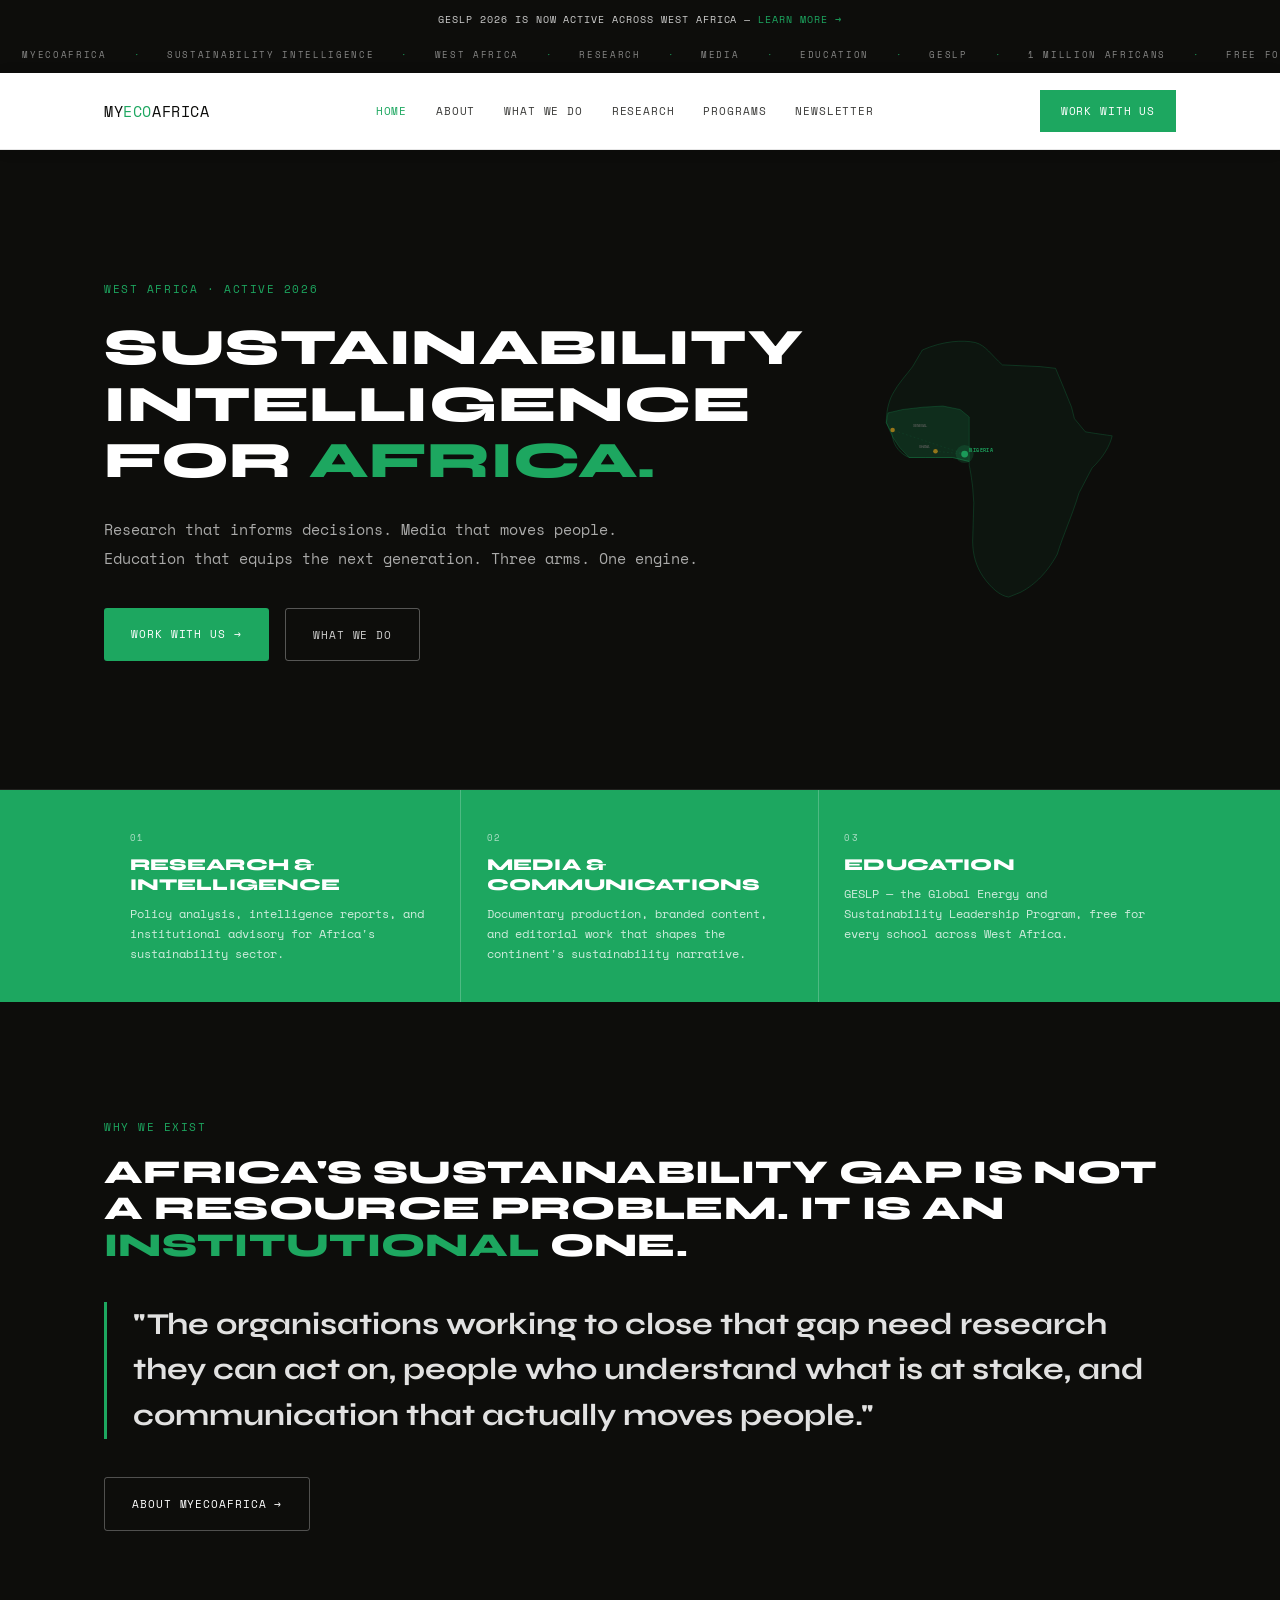
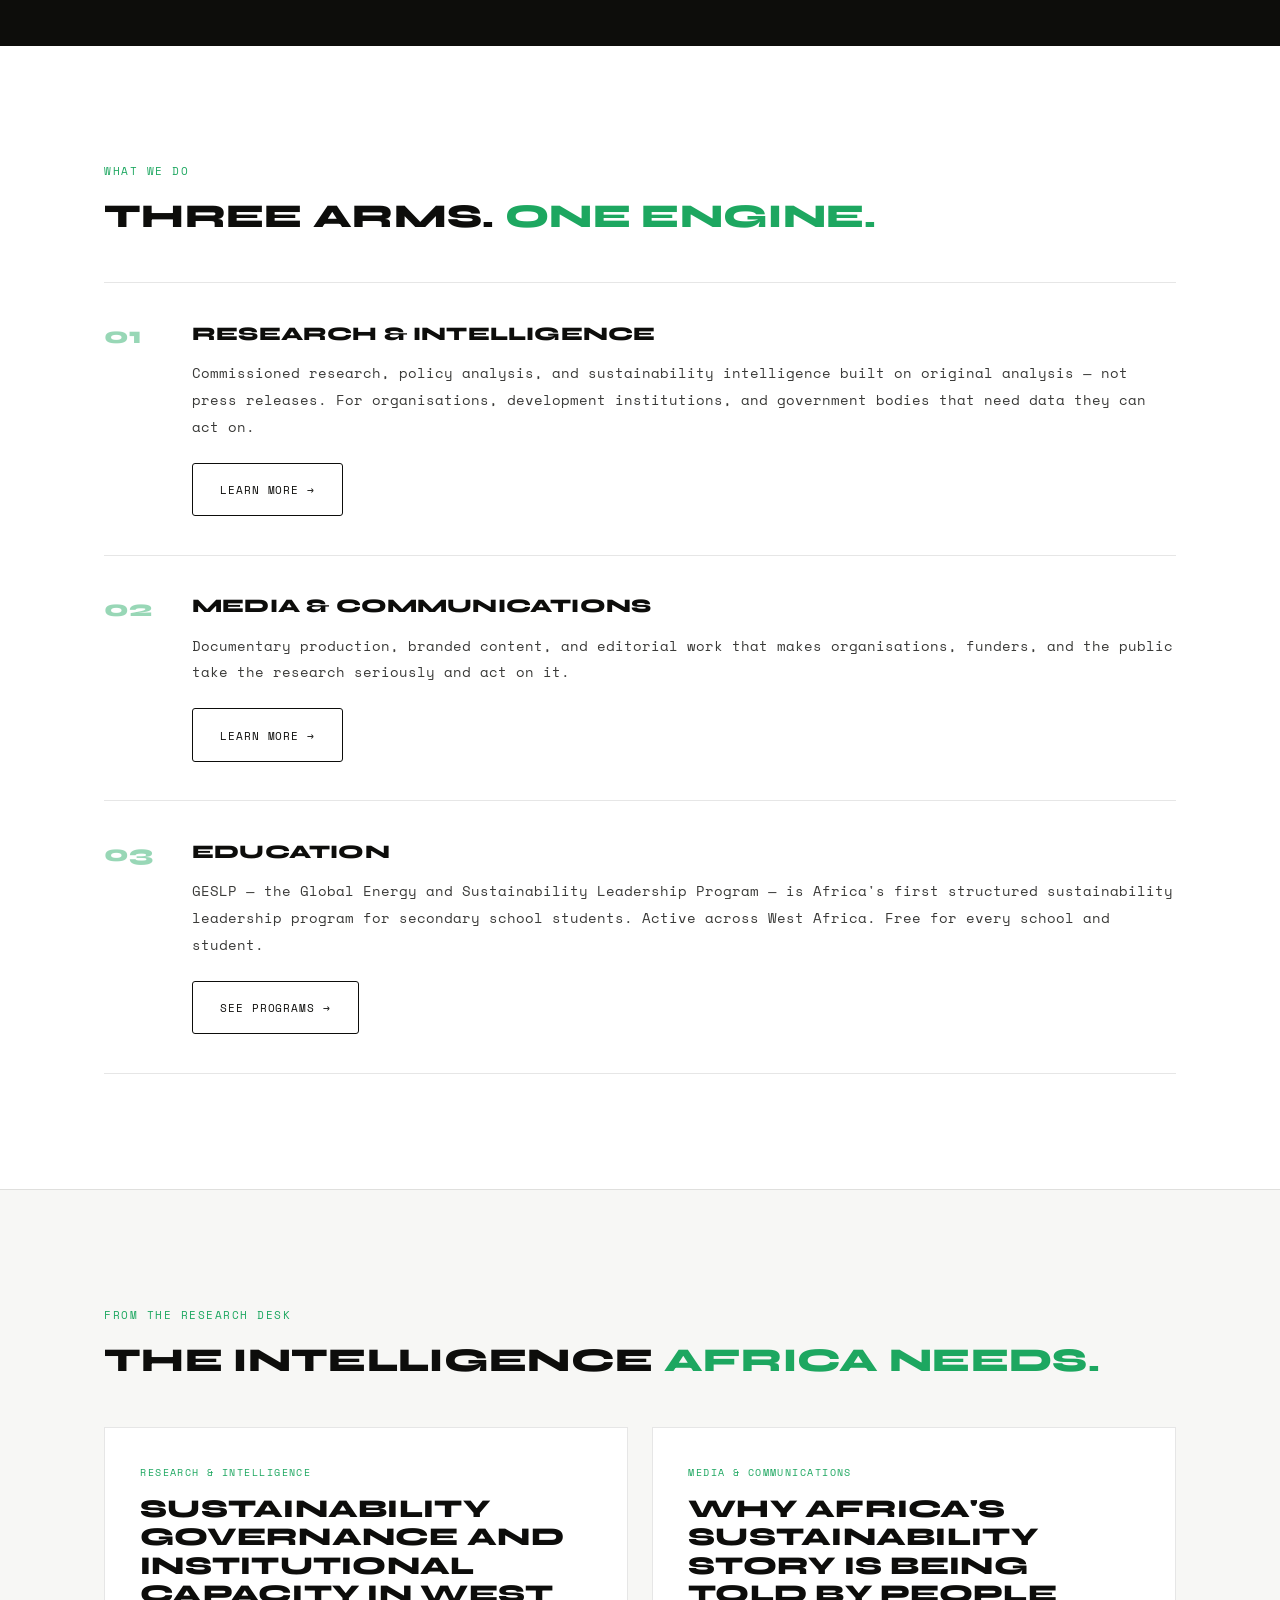
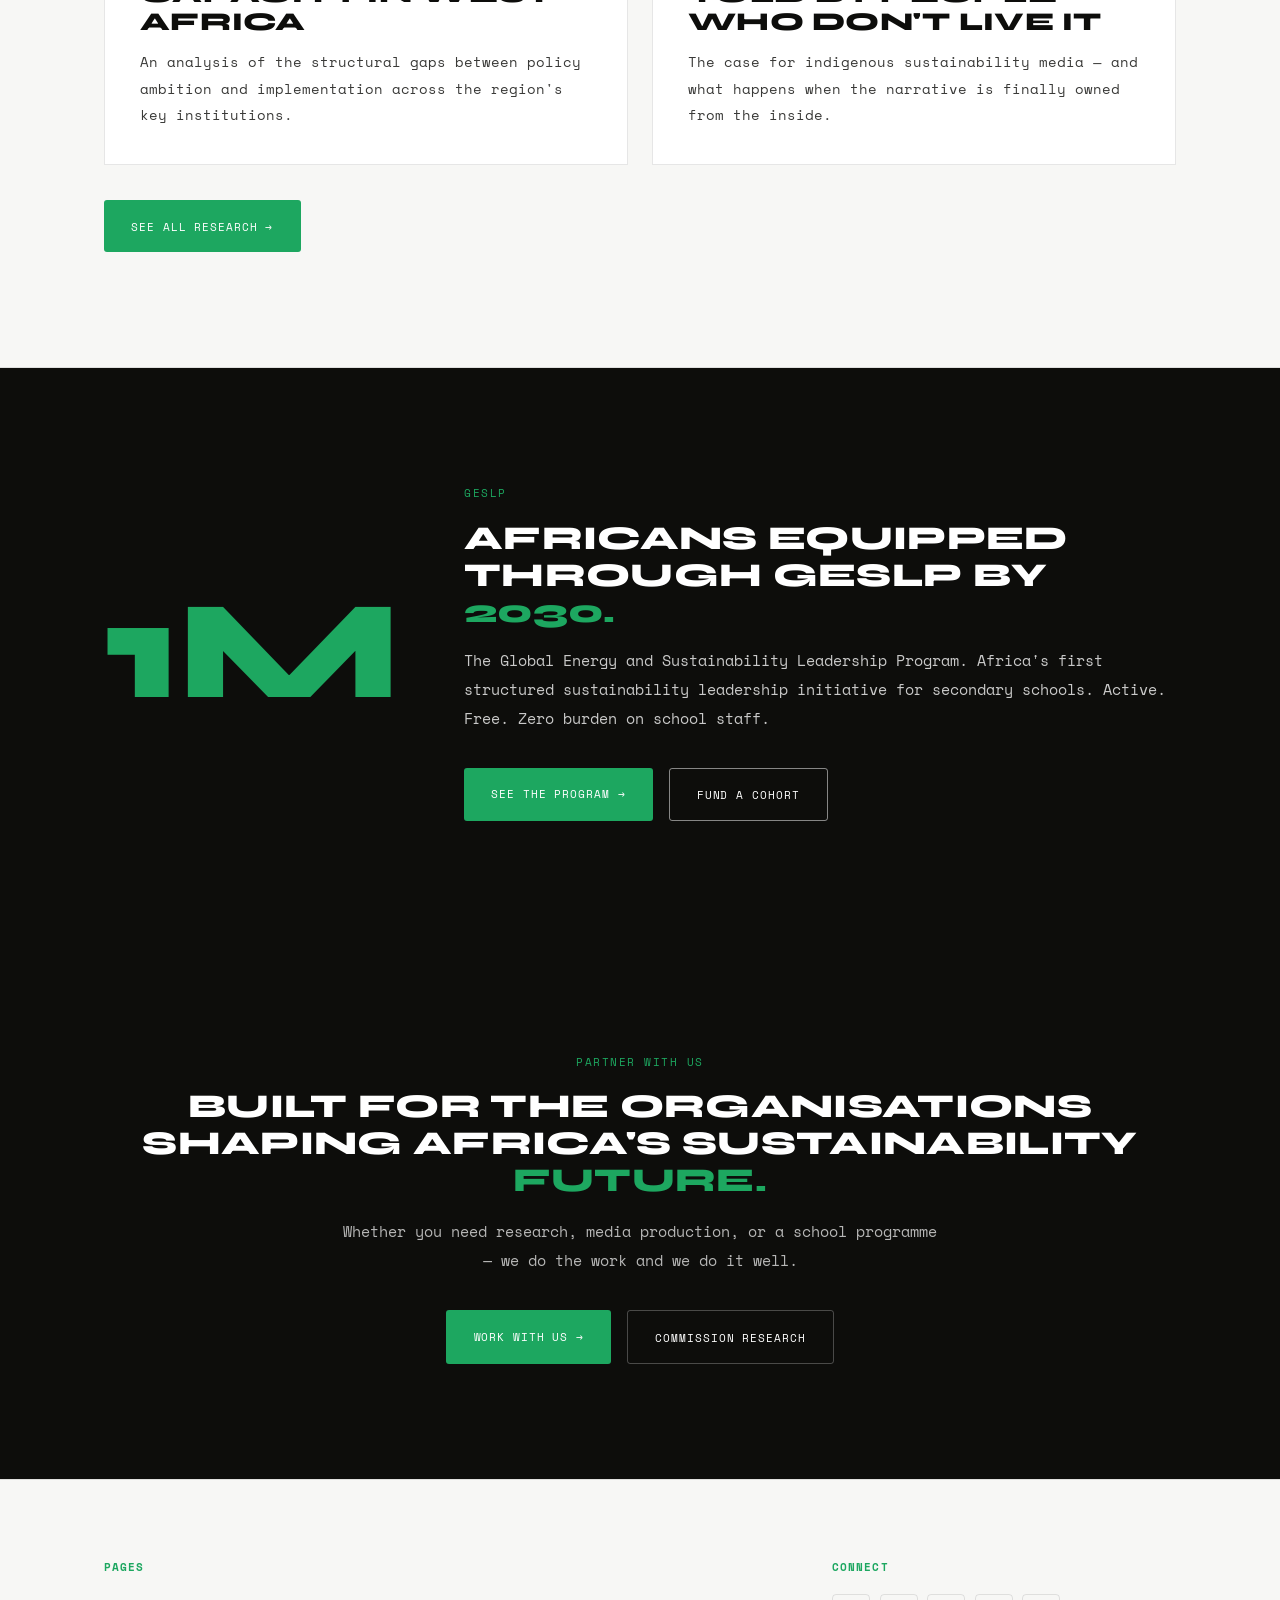
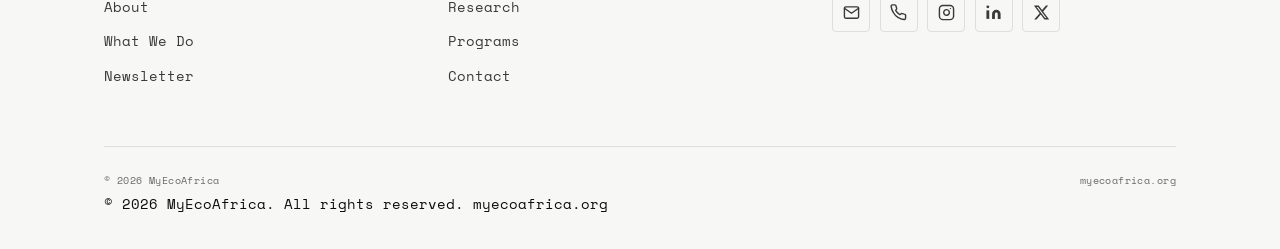
==== commit 066b2258: "Overhaul site: 2-font system, contact page green header, GESLP moved to Programs - Drop DM Sans from" ====
--- a/index.html
+++ b/index.html
@@ -7,7 +7,7 @@
 <meta name="description" content="Research, Media, and Education working as one engine for Africa's sustainability transition. West Africa-based. Continental in scope." />
 <link rel="preconnect" href="https://fonts.googleapis.com" />
 <link rel="preconnect" href="https://fonts.gstatic.com" crossorigin />
-<link href="https://fonts.googleapis.com/css2?family=Syne:wght@700;800&family=DM+Sans:wght@300;400;500&family=Space+Mono:wght@400;700&display=swap" rel="stylesheet" />
+<link href="https://fonts.googleapis.com/css2?family=Syne:wght@700;800&family=Space+Mono:wght@400;700&display=swap" rel="stylesheet" />
 <link rel="stylesheet" href="css/style.css" />
 <script src="https://identity.netlify.com/v1/netlify-identity-widget.js"></script>
 </head>
@@ -229,7 +229,7 @@
       </div>
     </div>
     <div class="footer-bottom">
-      <span>© 2026 MyEcoAfrica. All rights reserved.</span>
+      <span>© 2026 MyEcoAfrica</span>
       <span>myecoafrica.org</span>
     </div>
     <div class="foot-copy">© 2026 MyEcoAfrica. All rights reserved. myecoafrica.org</div>
--- a/css/style.css
+++ b/css/style.css
@@ -24,9 +24,10 @@
 body {
   background: var(--white);
   color: var(--ink);
-  font-family: 'DM Sans', sans-serif;
+  font-family: 'Space Mono', monospace;
   font-weight: 400;
-  line-height: 1.65;
+  font-size: 0.88rem;
+  line-height: 1.9;
   overflow-x: hidden;
 }
 
@@ -55,8 +56,8 @@
 h2.display { font-size: clamp(1.5rem, 2.6vw, 2.2rem); }
 h3.display { font-size: clamp(1.1rem, 1.5vw, 1.4rem); }
 
-p { font-size: 1rem; color: var(--ink-mid); line-height: 1.8; }
-p.lead { font-size: 1.15rem; color: var(--ink-mid); }
+p { font-size: 0.88rem; color: var(--ink-mid); line-height: 1.9; }
+p.lead { font-size: 0.95rem; color: var(--ink-mid); }
 
 a { color: inherit; text-decoration: none; }
 
@@ -144,9 +145,9 @@
   color: rgba(255,255,255,0.8);
   text-align: center;
   padding: 0.6rem 1rem;
-  font-family: 'DM Sans', sans-serif;
-  font-size: 0.75rem;
-  letter-spacing: 0.06em;
+  font-family: 'Space Mono', monospace;
+  font-size: 0.6rem;
+  letter-spacing: 0.1em;
   text-transform: uppercase;
   position: relative;
   z-index: 51;
@@ -351,10 +352,9 @@
   line-height: 1.2;
 }
 .arm-band-desc {
-  font-family: 'DM Sans', sans-serif;
-  font-size: 0.8rem;
+  font-size: 0.75rem;
   color: rgba(255,255,255,0.78);
-  line-height: 1.55;
+  line-height: 1.65;
   margin-top: 0.1rem;
 }
 @media (max-width: 640px) {
@@ -644,8 +644,8 @@
   border: 1.5px solid var(--rule);
   color: var(--ink);
   padding: 0.85rem 1rem;
-  font-family: 'DM Sans', sans-serif;
-  font-size: 0.95rem;
+  font-family: 'Space Mono', monospace;
+  font-size: 0.82rem;
   border-radius: 4px;
   transition: border-color 0.2s;
 }
@@ -1037,11 +1037,11 @@
 }
 @media (max-width: 760px) { .arm-detail { grid-template-columns: 1fr; gap: 2rem; } }
 .arm-detail-num {
-  font-family: 'Cormorant Garamond', serif;
-  font-size: clamp(5rem, 10vw, 8rem);
-  font-weight: 300;
-  color: var(--green);
-  opacity: 0.25;
+  font-family: 'Syne', sans-serif;
+  font-size: clamp(4rem, 8vw, 7rem);
+  font-weight: 800;
+  color: var(--green);
+  opacity: 0.3;
   line-height: 1;
   margin-bottom: 0.5rem;
 }
@@ -1079,7 +1079,7 @@
 }
 .nl-inline {
   display: flex;
-  border: 1.5px solid var(--rule);
+  border: 1.5px solid rgba(255,255,255,0.2);
   border-radius: 4px;
   overflow: hidden;
   margin-top: 1.4rem;
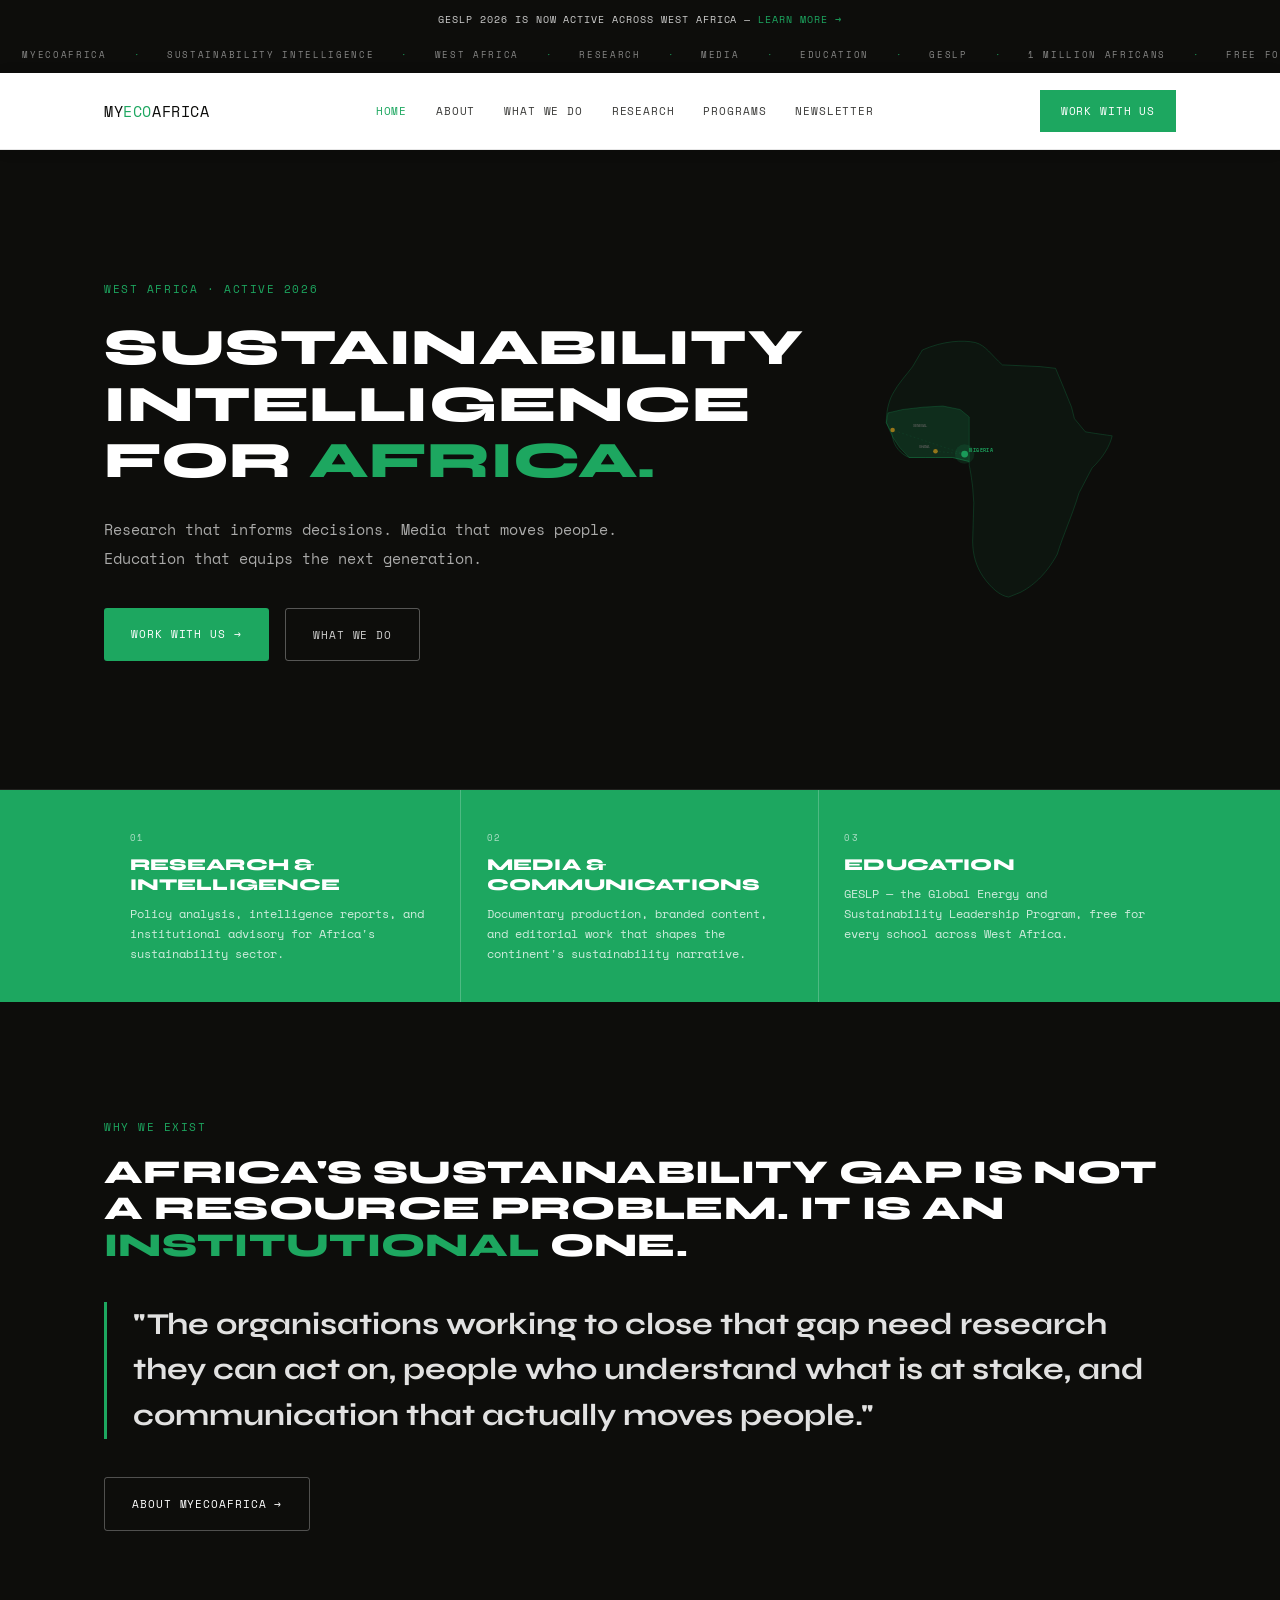
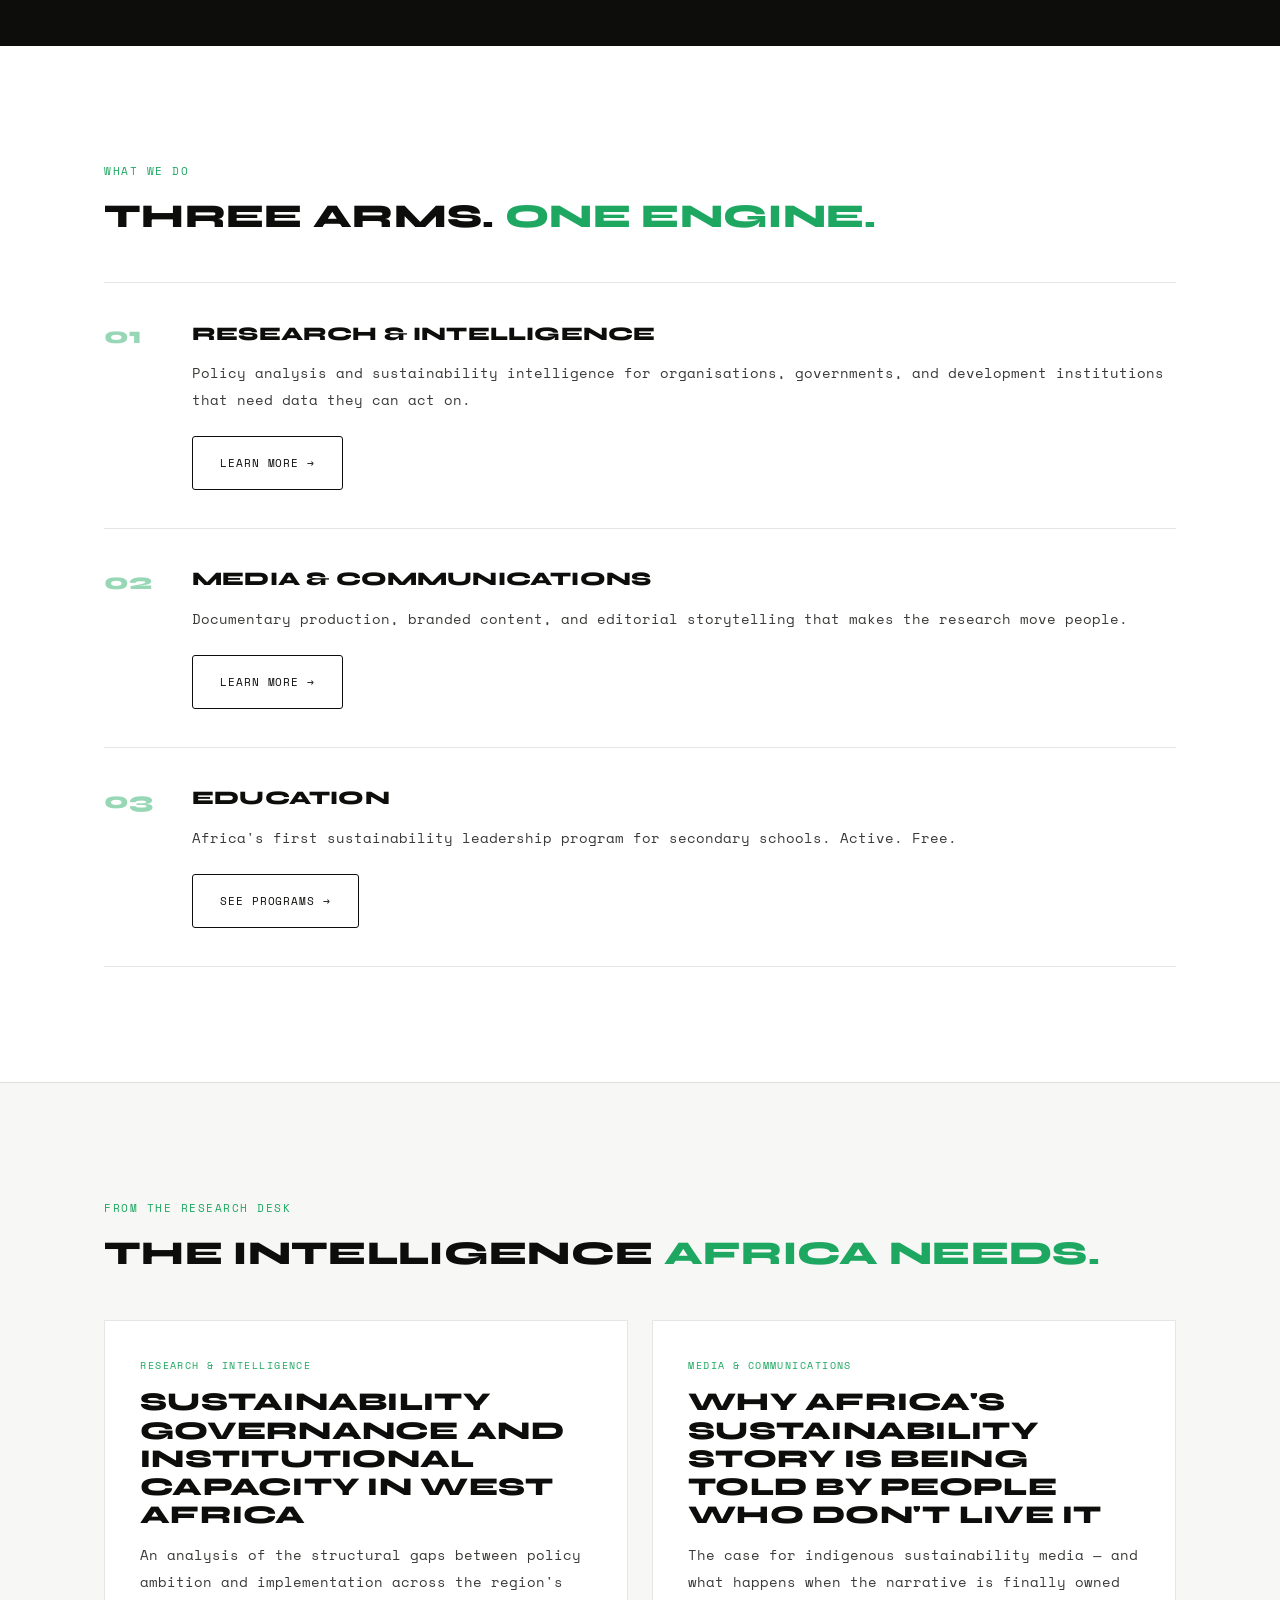
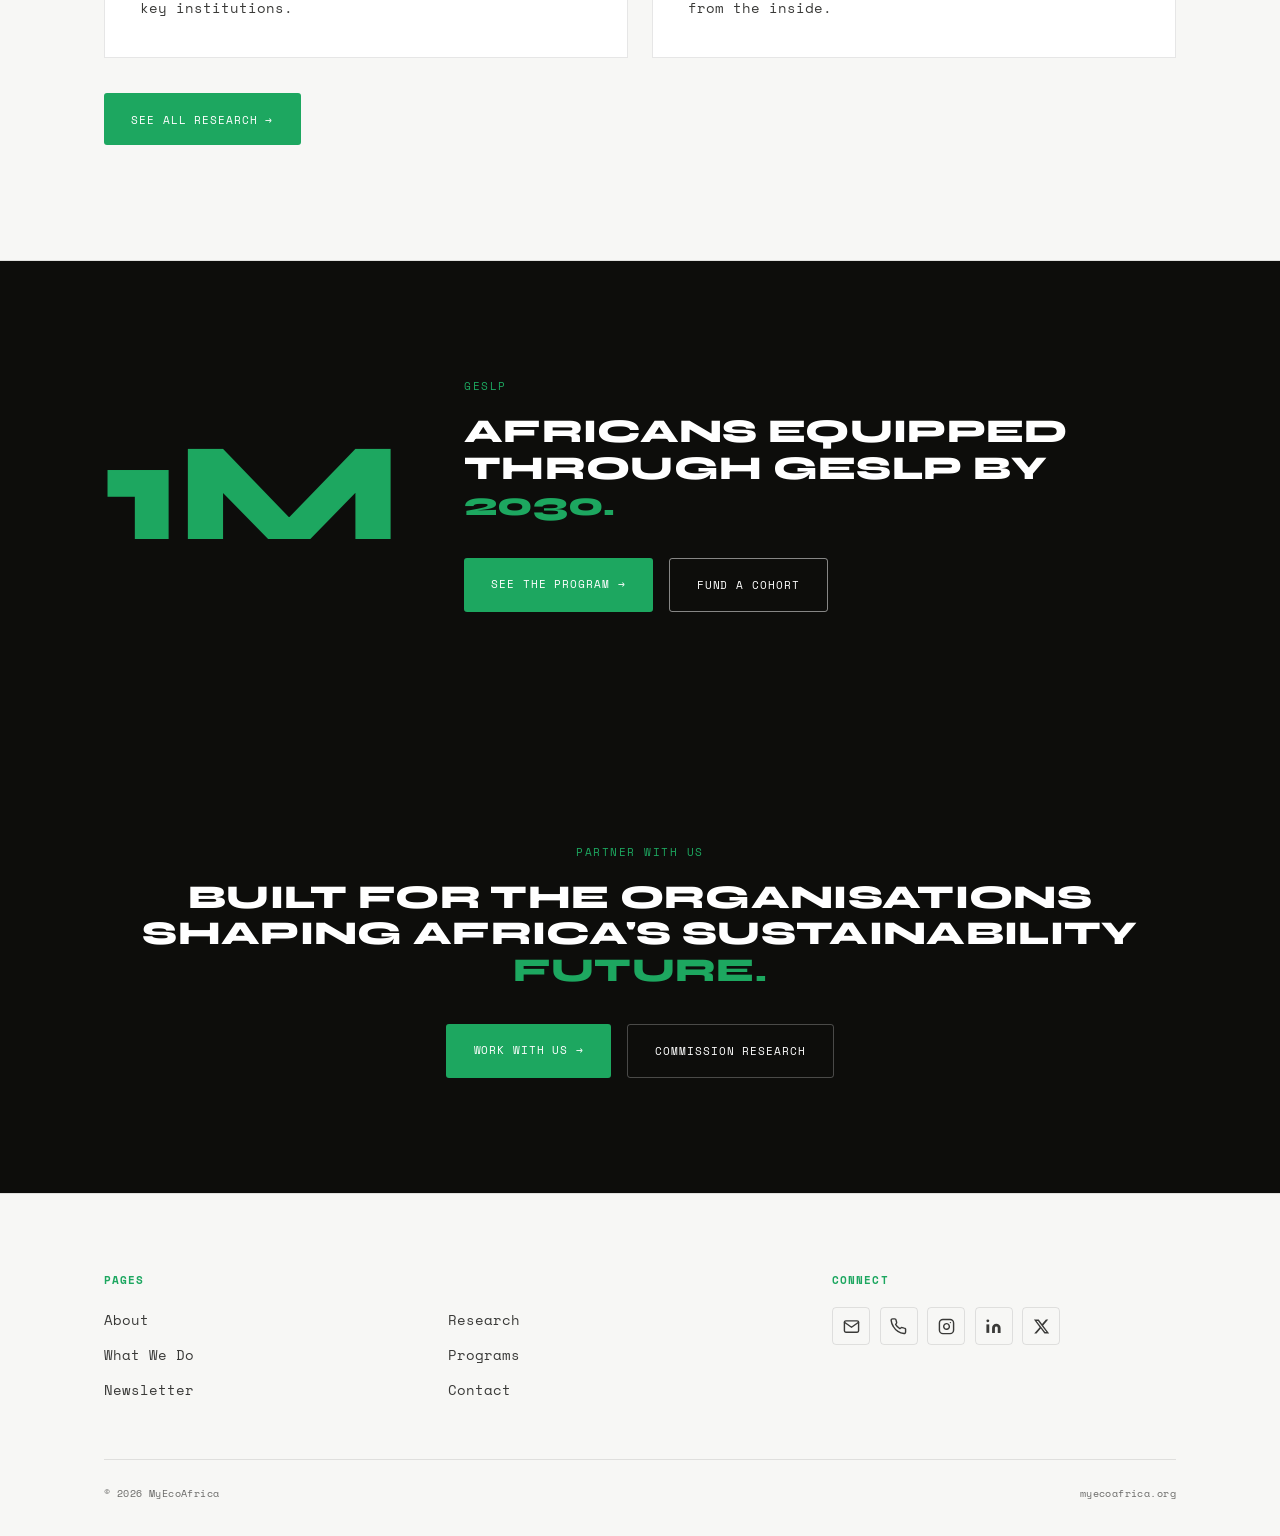
==== commit a7bc6811: "content: add 5 research articles and trim homepage mobile copy - Rewrite governance-gaps and indigen" ====
--- a/index.html
+++ b/index.html
@@ -51,7 +51,7 @@
         <div class="hero-text">
           <span class="eyebrow">West Africa · Active 2026</span>
           <h1 class="display">Sustainability<br>Intelligence<br>for <em>Africa.</em></h1>
-          <p class="lead">Research that informs decisions. Media that moves people. Education that equips the next generation. Three arms. One engine.</p>
+          <p class="lead">Research that informs decisions. Media that moves people. Education that equips the next generation.</p>
           <div class="btn-row">
             <a href="contact.html" class="btn btn-primary">Work With Us →</a>
             <a href="what-we-do.html" class="btn btn-ghost">What We Do</a>
@@ -123,7 +123,7 @@
           <div class="arm-index">01</div>
           <div>
             <h3 class="display">Research &amp; Intelligence</h3>
-            <p>Commissioned research, policy analysis, and sustainability intelligence built on original analysis — not press releases. For organisations, development institutions, and government bodies that need data they can act on.</p>
+            <p>Policy analysis and sustainability intelligence for organisations, governments, and development institutions that need data they can act on.</p>
             <a href="what-we-do.html" class="btn btn-ghost" style="margin-top:1.4rem;display:inline-block;">Learn More →</a>
           </div>
         </div>
@@ -131,7 +131,7 @@
           <div class="arm-index">02</div>
           <div>
             <h3 class="display">Media &amp; Communications</h3>
-            <p>Documentary production, branded content, and editorial work that makes organisations, funders, and the public take the research seriously and act on it.</p>
+            <p>Documentary production, branded content, and editorial storytelling that makes the research move people.</p>
             <a href="what-we-do.html" class="btn btn-ghost" style="margin-top:1.4rem;display:inline-block;">Learn More →</a>
           </div>
         </div>
@@ -139,7 +139,7 @@
           <div class="arm-index">03</div>
           <div>
             <h3 class="display">Education</h3>
-            <p>GESLP — the Global Energy and Sustainability Leadership Program — is Africa's first structured sustainability leadership program for secondary school students. Active across West Africa. Free for every school and student.</p>
+            <p>Africa's first sustainability leadership program for secondary schools. Active. Free.</p>
             <a href="programs.html" class="btn btn-ghost" style="margin-top:1.4rem;display:inline-block;">See Programs →</a>
           </div>
         </div>
@@ -178,7 +178,6 @@
         <div class="reveal">
           <span class="section-label">GESLP</span>
           <h2 class="display">Africans equipped through GESLP by <em>2030.</em></h2>
-          <p class="lead" style="margin-top:1rem;">The Global Energy and Sustainability Leadership Program. Africa's first structured sustainability leadership initiative for secondary schools. Active. Free. Zero burden on school staff.</p>
           <div class="btn-row">
             <a href="programs.html" class="btn btn-primary">See the Program →</a>
             <a href="contact.html" class="btn btn-ghost-light">Fund a Cohort</a>
@@ -193,7 +192,6 @@
     <div class="container">
       <span class="section-label">Partner with Us</span>
       <h2 class="display reveal">Built for the organisations shaping Africa's sustainability <em>future.</em></h2>
-      <p class="lead reveal" style="margin:1.2rem auto 0;max-width:600px;">Whether you need research, media production, or a school programme — we do the work and we do it well.</p>
       <div class="btn-row reveal">
         <a href="contact.html" class="btn btn-primary">Work With Us →</a>
         <a href="research.html" class="btn btn-ghost">Commission Research</a>
@@ -232,7 +230,6 @@
       <span>© 2026 MyEcoAfrica</span>
       <span>myecoafrica.org</span>
     </div>
-    <div class="foot-copy">© 2026 MyEcoAfrica. All rights reserved. myecoafrica.org</div>
   </div>
 </footer>
 
--- a/css/style.css
+++ b/css/style.css
@@ -29,6 +29,7 @@
   font-size: 0.88rem;
   line-height: 1.9;
   overflow-x: hidden;
+  overscroll-behavior-x: none;
 }
 
 /* ── TYPOGRAPHY ── */
@@ -748,11 +749,12 @@
   .page-header { padding: 2.2rem 0 1.6rem; }
 
   /* Typography */
-  h1.display { font-size: clamp(2rem, 10vw, 3rem); }
-  h2.display { font-size: clamp(1.5rem, 7vw, 2.2rem); }
-  h3.display { font-size: clamp(1.1rem, 4.5vw, 1.4rem); }
-  p.lead { font-size: 1rem; }
-  blockquote.pull { font-size: 1.1rem; padding-left: 1rem; }
+  h1.display { font-size: clamp(1.3rem, 5.8vw, 2.2rem); overflow-wrap: break-word; }
+  h2.display { font-size: clamp(1.3rem, 6vw, 2rem); }
+  h3.display { font-size: clamp(1rem, 4vw, 1.3rem); }
+  p.lead { font-size: 0.95rem; }
+  blockquote.pull { display: none; }
+  .arm-band-desc { display: none; }
 
   /* Grids */
   .grid-cols-2,
@@ -766,11 +768,11 @@
   /* Map stats: single column */
   .map-stats { grid-template-columns: 1fr; }
 
-  /* Buttons: stack and fill width in hero */
-  .hero .btn-row { flex-direction: column; align-items: stretch; }
-  .hero .btn-row .btn { text-align: center; }
-  .cta-band .btn-row { flex-direction: column; align-items: center; }
-  .cta-band .btn-row .btn { min-width: 240px; text-align: center; }
+  /* Buttons: stack neatly, auto-width — no slab stretch */
+  .btn-row { flex-wrap: wrap; gap: 0.75rem; }
+  .hero .btn-row { flex-direction: column; align-items: flex-start; gap: 0.65rem; }
+  .cta-band .btn-row { flex-direction: column; align-items: center; gap: 0.65rem; }
+  .cta-band .btn-row .btn { min-width: 220px; text-align: center; }
 
   /* Footer bottom */
   .footer-bottom { flex-direction: column; gap: 0.3rem; }
@@ -787,7 +789,7 @@
 /* ── MARQUEE BAND ── */
 .marquee-band {
   background: var(--ink);
-  overflow: hidden;
+  overflow: clip;
   padding: 0.55rem 0;
   user-select: none;
 }
@@ -854,7 +856,8 @@
 .hero-map-wrap { display: flex; align-items: center; justify-content: center; }
 .hero-map-wrap svg { width: 100%; max-width: 380px; opacity: 0.92; }
 @media (max-width: 860px) {
-  .hero-inner { grid-template-columns: 1fr; }
+  .hero-inner { grid-template-columns: minmax(0, 1fr); }
+  .hero-inner > * { min-width: 0; }
   .hero-map-wrap { display: none; }
 }
 
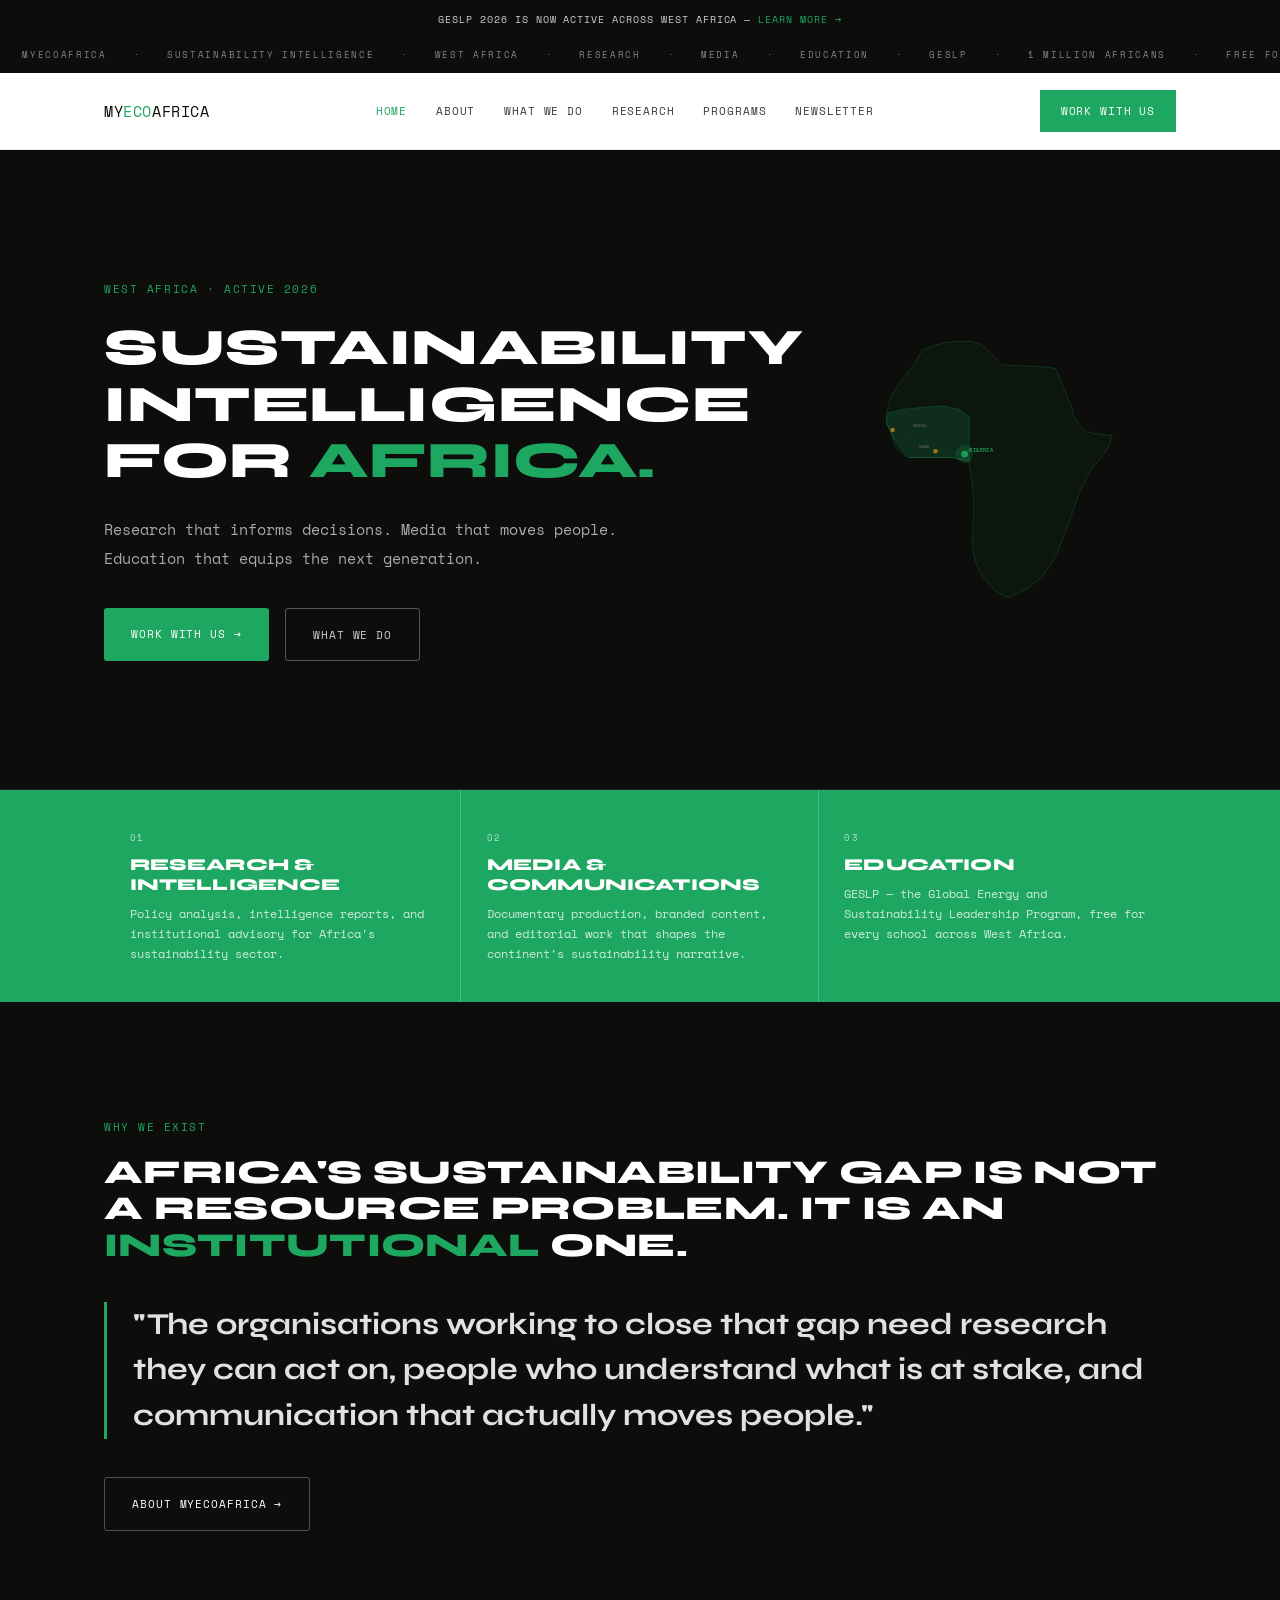
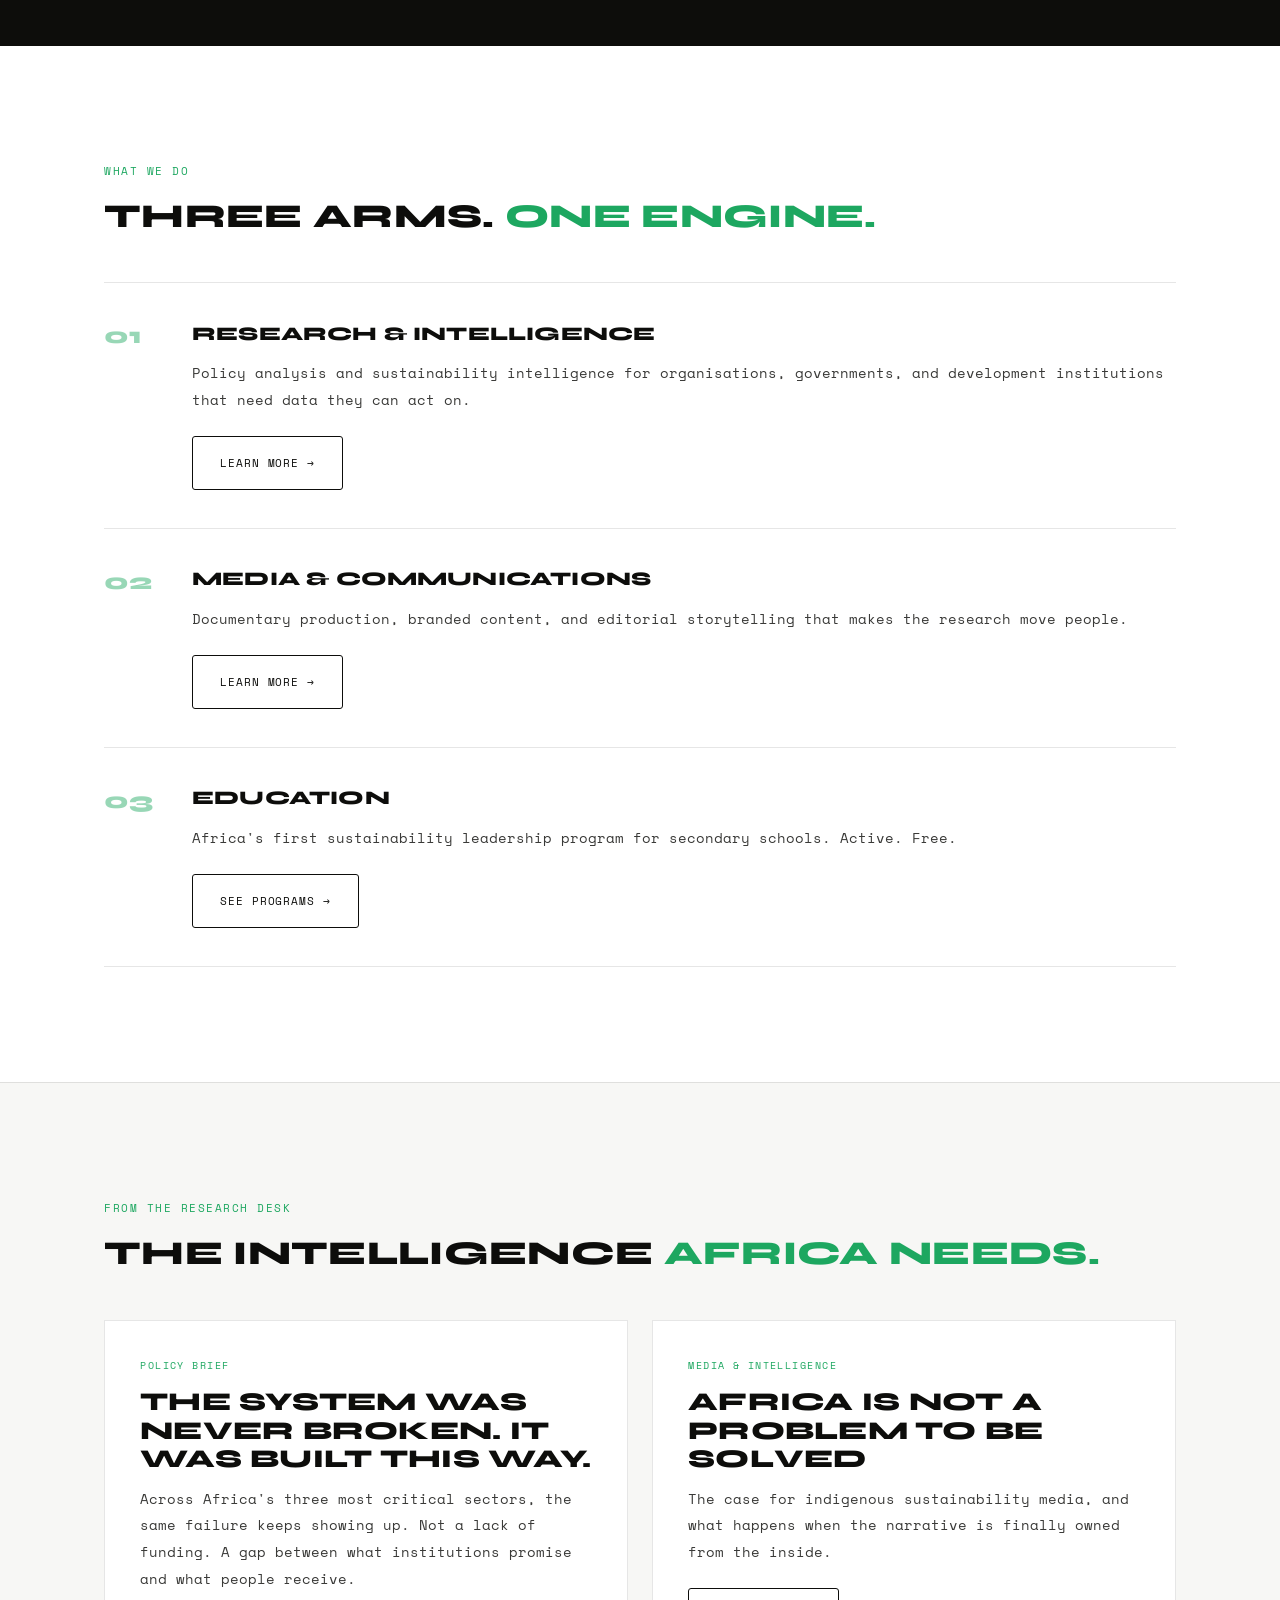
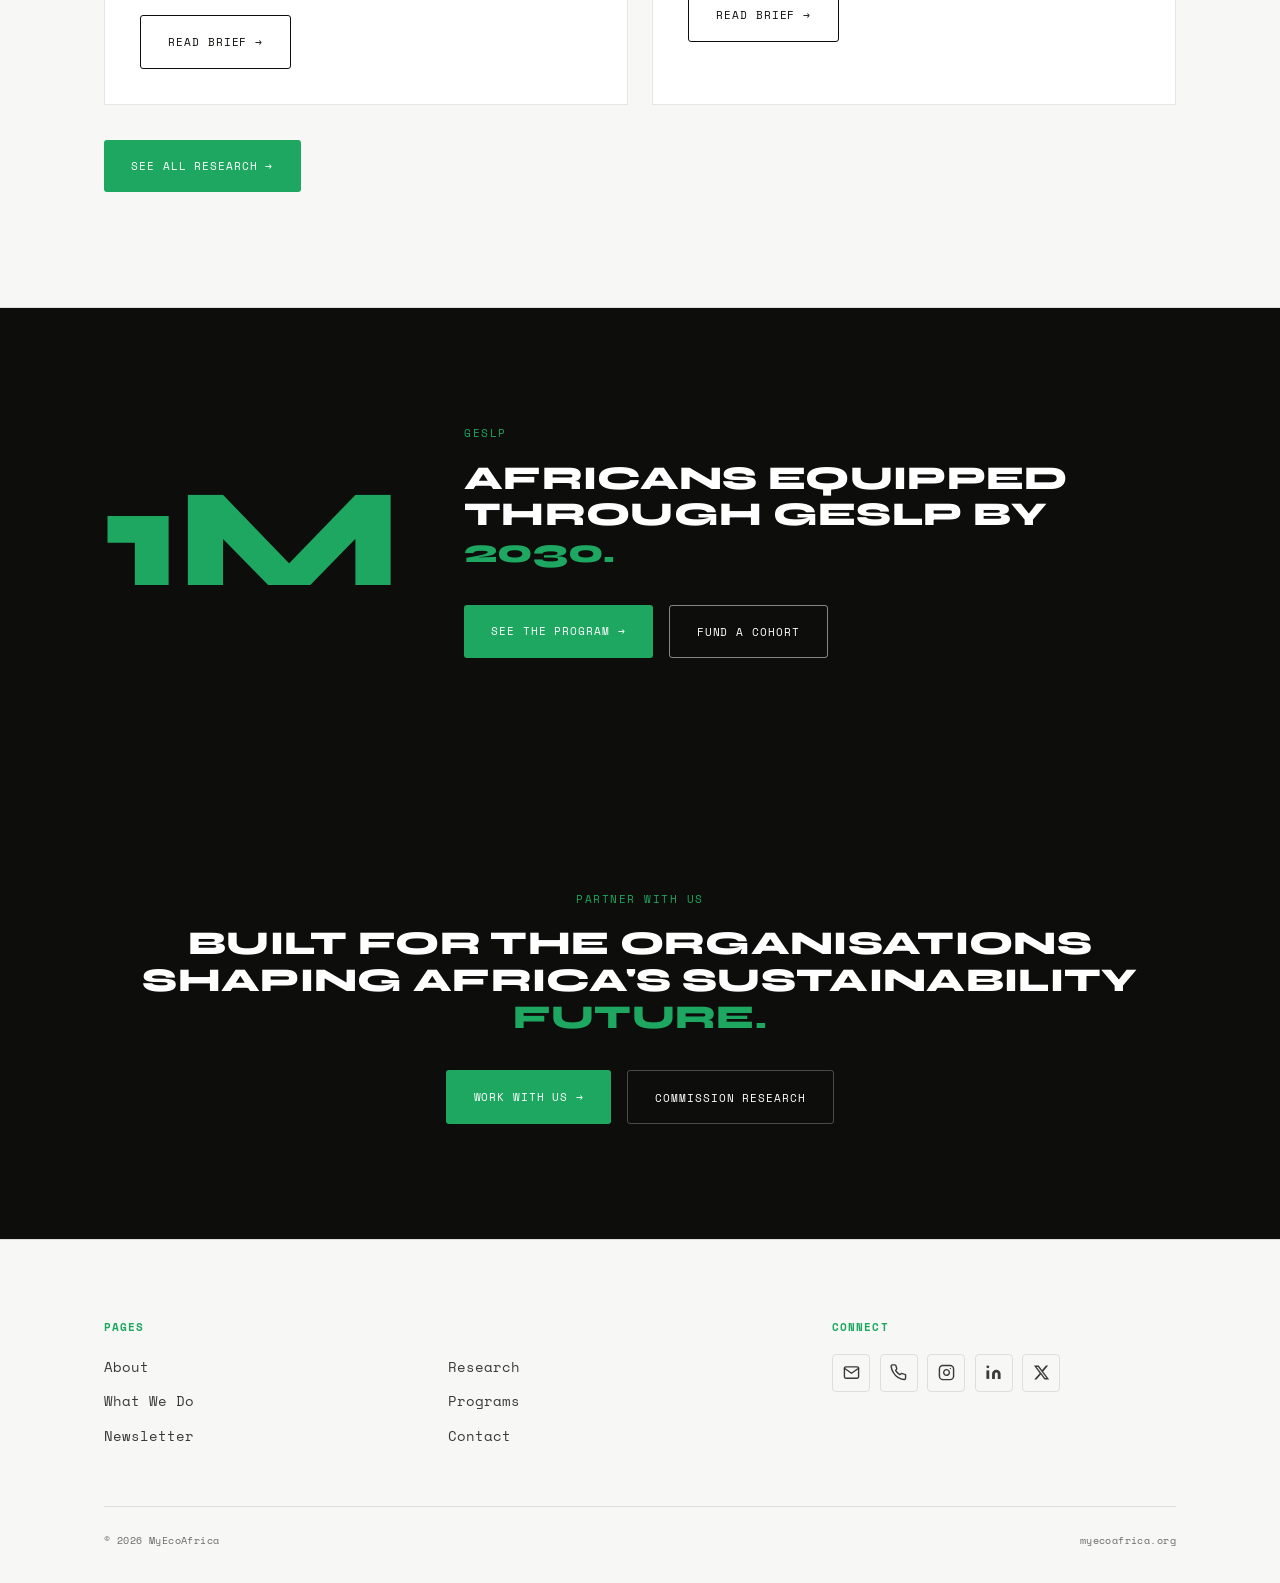
==== commit cca53e41: "Add article reader page and wire up research card links - article.html: full article reader that fet" ====
--- a/index.html
+++ b/index.html
@@ -154,14 +154,16 @@
       <h2 class="display reveal">The intelligence <em>Africa needs.</em></h2>
       <div class="research-grid">
         <div class="research-card reveal">
-          <span class="research-tag">Research &amp; Intelligence</span>
-          <h3 class="display" style="font-size:clamp(1.2rem,2vw,1.6rem);margin-bottom:0.8rem;">Sustainability governance and institutional capacity in West Africa</h3>
-          <p>An analysis of the structural gaps between policy ambition and implementation across the region's key institutions.</p>
+          <span class="research-tag">Policy Brief</span>
+          <h3 class="display" style="font-size:clamp(1.2rem,2vw,1.6rem);margin-bottom:0.8rem;">The System Was Never Broken. It Was Built This Way.</h3>
+          <p>Across Africa's three most critical sectors, the same failure keeps showing up. Not a lack of funding. A gap between what institutions promise and what people receive.</p>
+          <a href="article.html?slug=governance-gaps-west-africa" class="btn btn-ghost" style="margin-top:1.4rem;display:inline-block;">Read Brief →</a>
         </div>
         <div class="research-card reveal">
-          <span class="research-tag">Media &amp; Communications</span>
-          <h3 class="display" style="font-size:clamp(1.2rem,2vw,1.6rem);margin-bottom:0.8rem;">Why Africa's sustainability story is being told by people who don't live it</h3>
-          <p>The case for indigenous sustainability media — and what happens when the narrative is finally owned from the inside.</p>
+          <span class="research-tag">Media &amp; Intelligence</span>
+          <h3 class="display" style="font-size:clamp(1.2rem,2vw,1.6rem);margin-bottom:0.8rem;">Africa Is Not a Problem to Be Solved</h3>
+          <p>The case for indigenous sustainability media, and what happens when the narrative is finally owned from the inside.</p>
+          <a href="article.html?slug=indigenous-sustainability-media" class="btn btn-ghost" style="margin-top:1.4rem;display:inline-block;">Read Brief →</a>
         </div>
       </div>
       <div class="btn-row reveal">
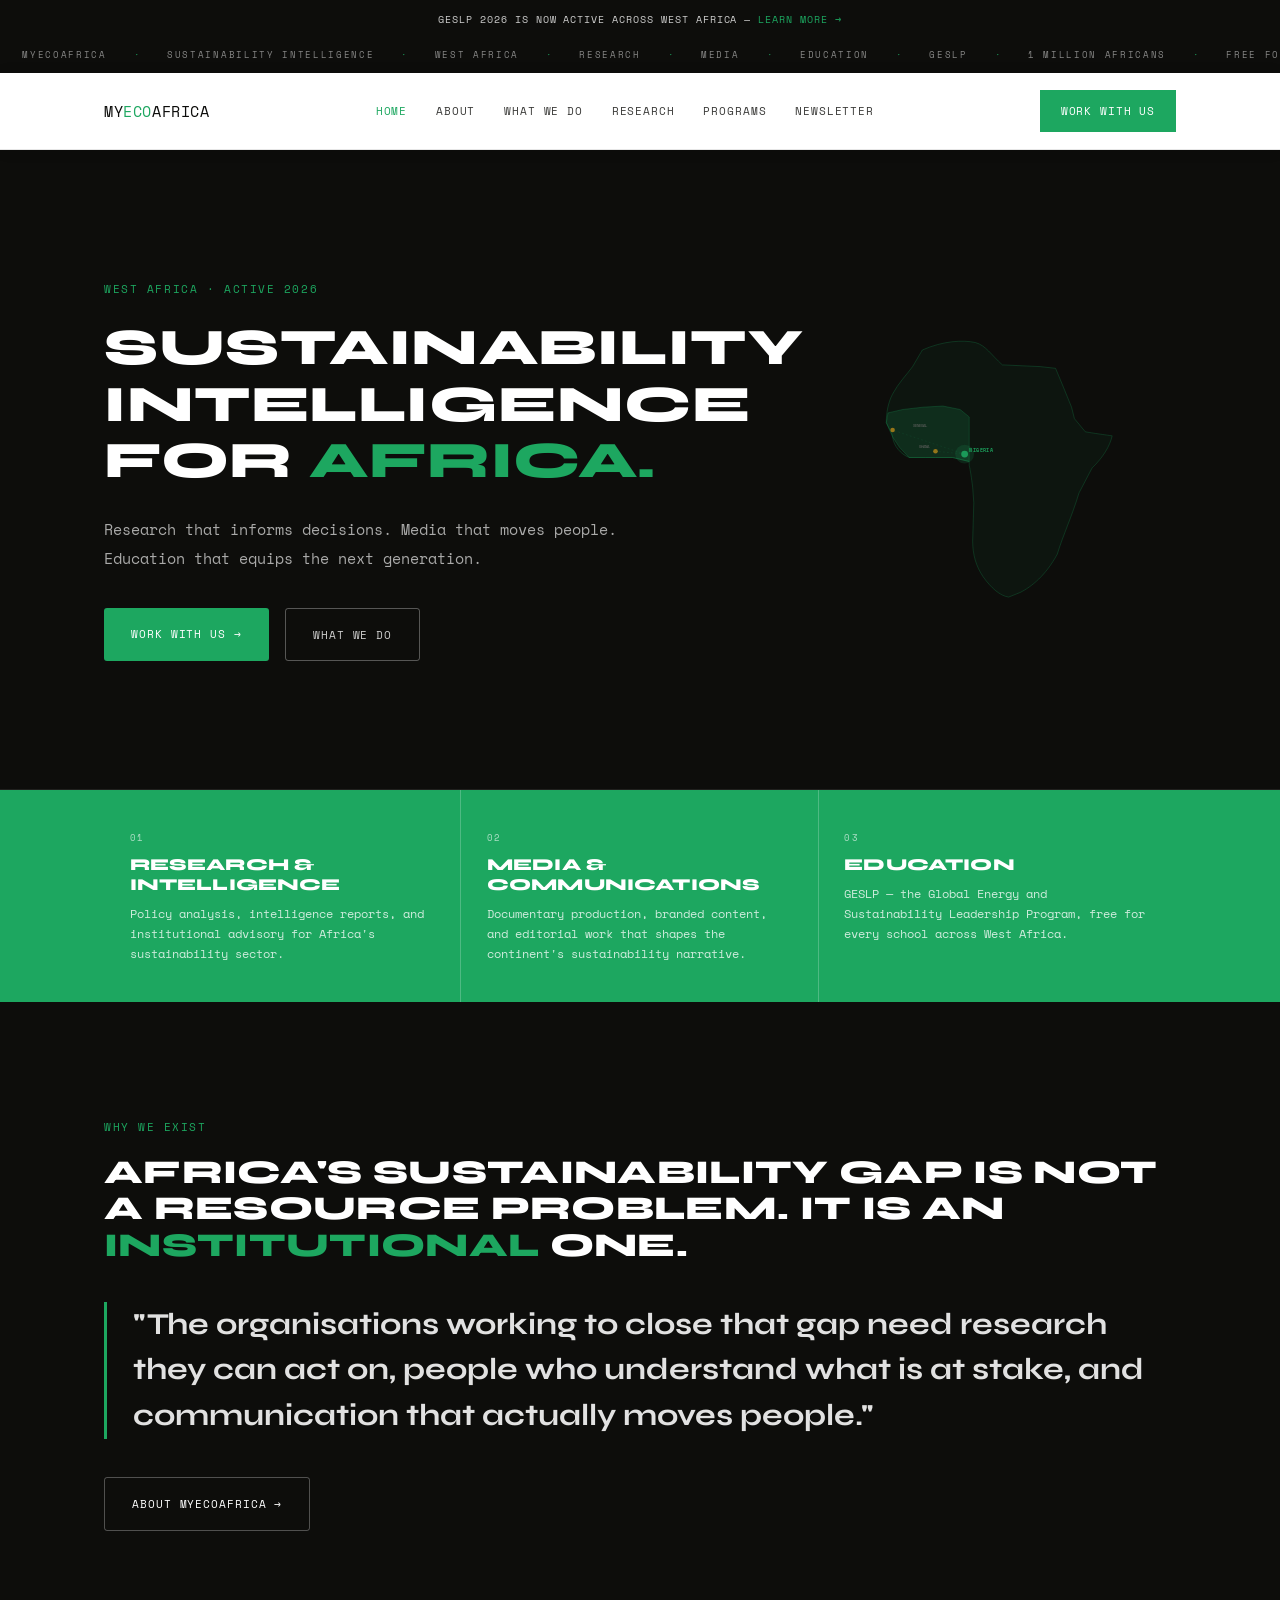
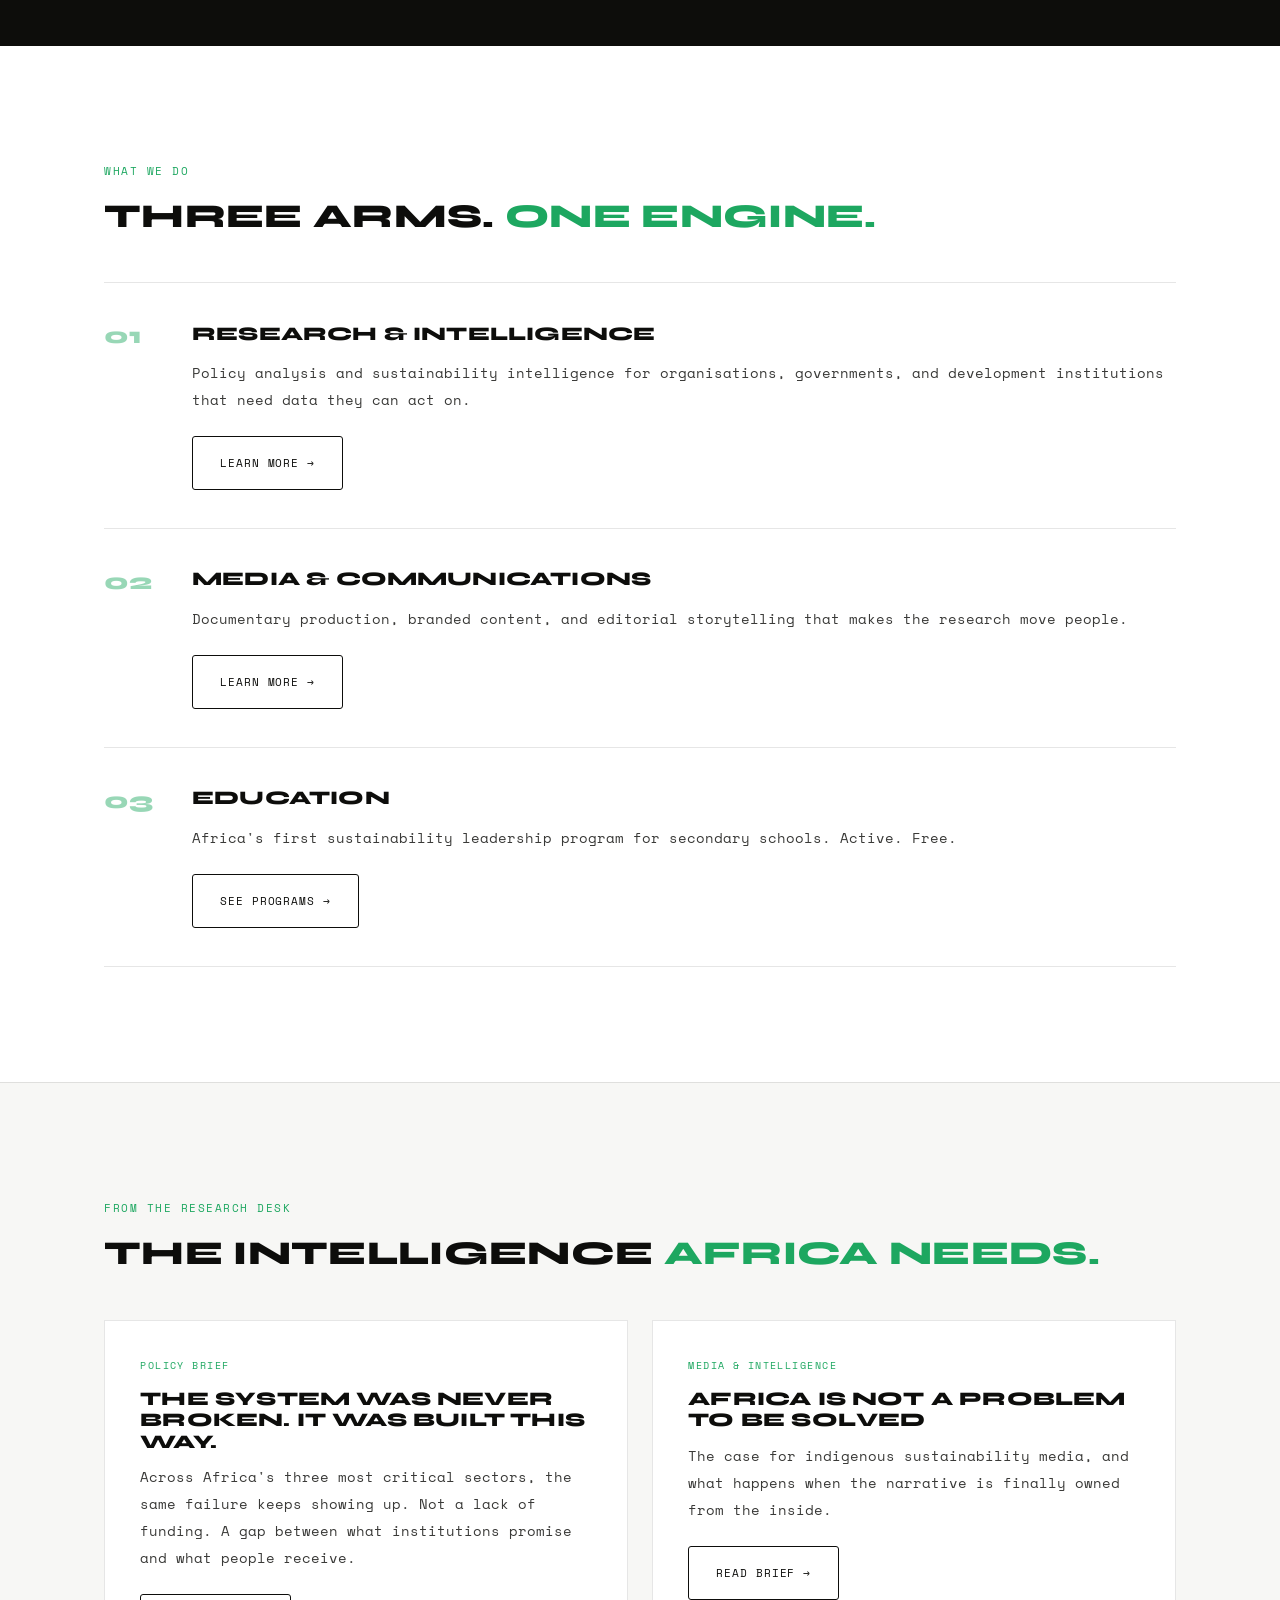
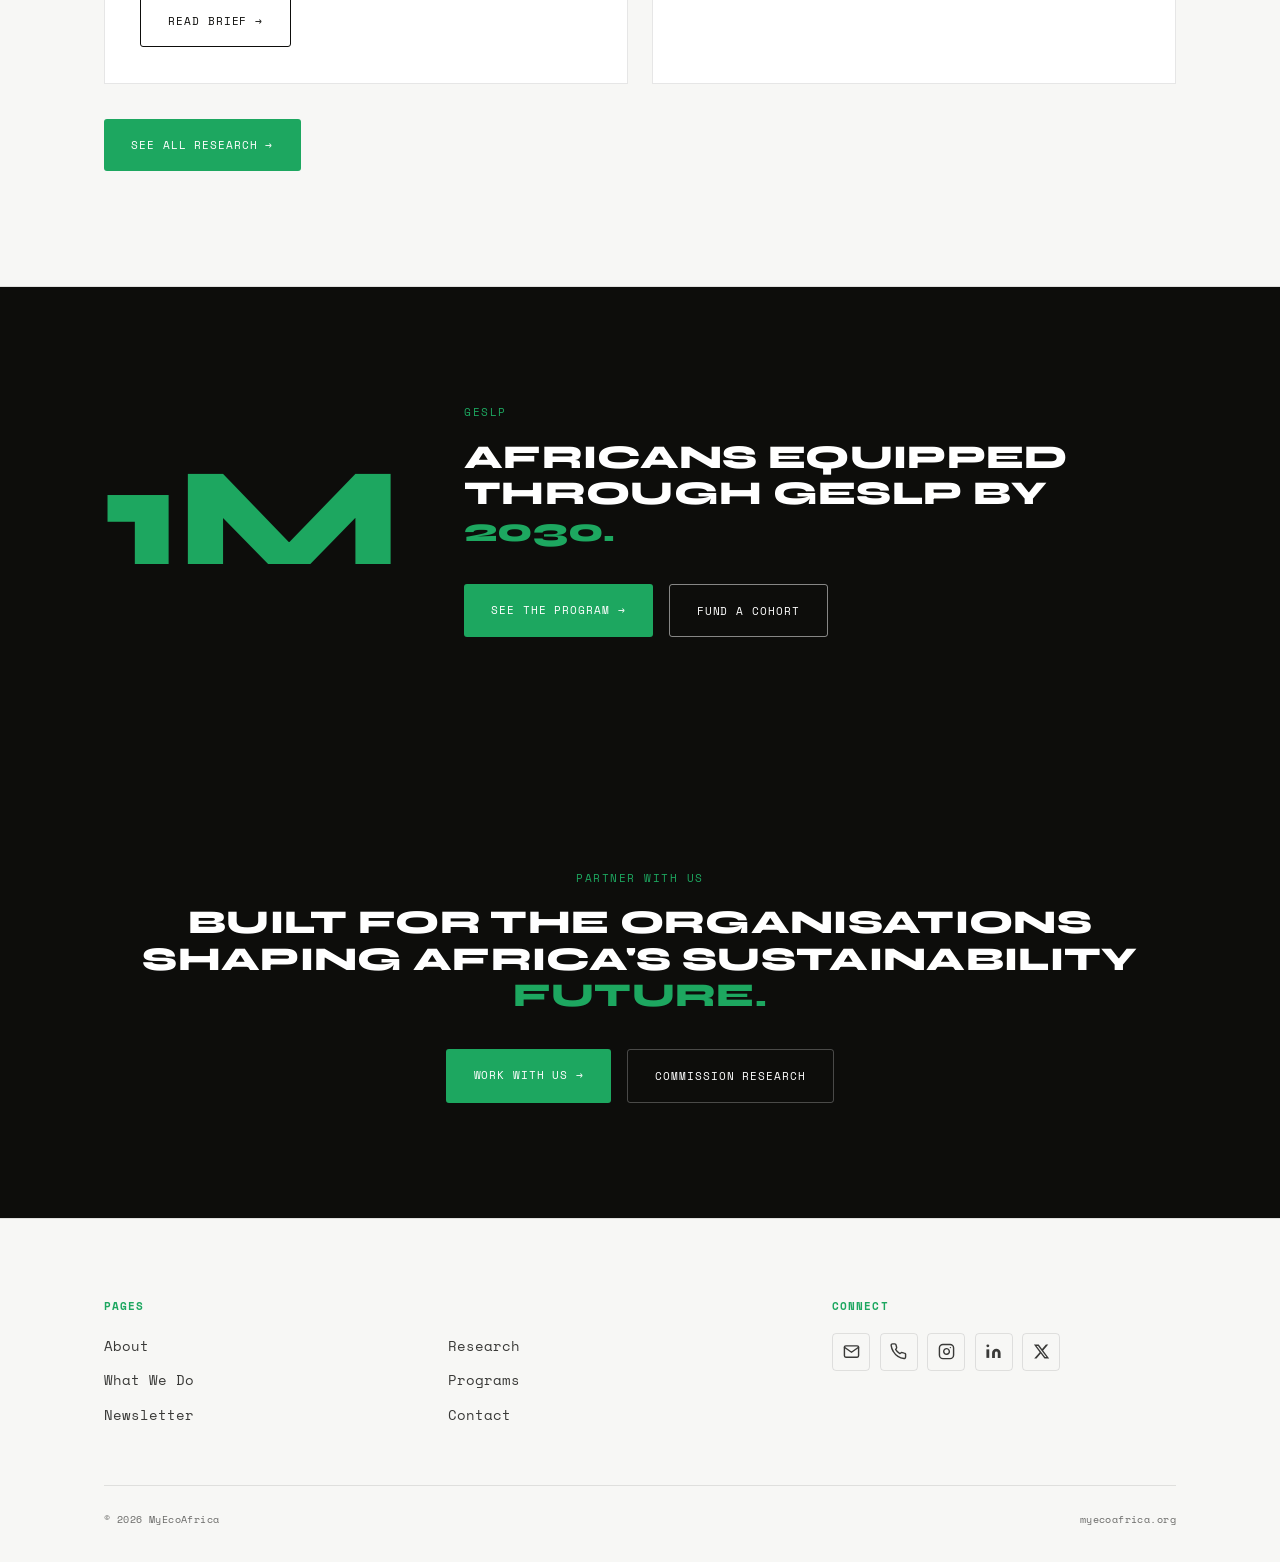
==== commit c9c333dd: "fix: mobile layout for article reader and research cards - article.html: add @media (max-width:640px" ====
--- a/index.html
+++ b/index.html
@@ -155,13 +155,13 @@
       <div class="research-grid">
         <div class="research-card reveal">
           <span class="research-tag">Policy Brief</span>
-          <h3 class="display" style="font-size:clamp(1.2rem,2vw,1.6rem);margin-bottom:0.8rem;">The System Was Never Broken. It Was Built This Way.</h3>
+          <h3 class="display" style="margin-bottom:0.8rem;">The System Was Never Broken. It Was Built This Way.</h3>
           <p>Across Africa's three most critical sectors, the same failure keeps showing up. Not a lack of funding. A gap between what institutions promise and what people receive.</p>
           <a href="article.html?slug=governance-gaps-west-africa" class="btn btn-ghost" style="margin-top:1.4rem;display:inline-block;">Read Brief →</a>
         </div>
         <div class="research-card reveal">
           <span class="research-tag">Media &amp; Intelligence</span>
-          <h3 class="display" style="font-size:clamp(1.2rem,2vw,1.6rem);margin-bottom:0.8rem;">Africa Is Not a Problem to Be Solved</h3>
+          <h3 class="display" style="margin-bottom:0.8rem;">Africa Is Not a Problem to Be Solved</h3>
           <p>The case for indigenous sustainability media, and what happens when the narrative is finally owned from the inside.</p>
           <a href="article.html?slug=indigenous-sustainability-media" class="btn btn-ghost" style="margin-top:1.4rem;display:inline-block;">Read Brief →</a>
         </div>
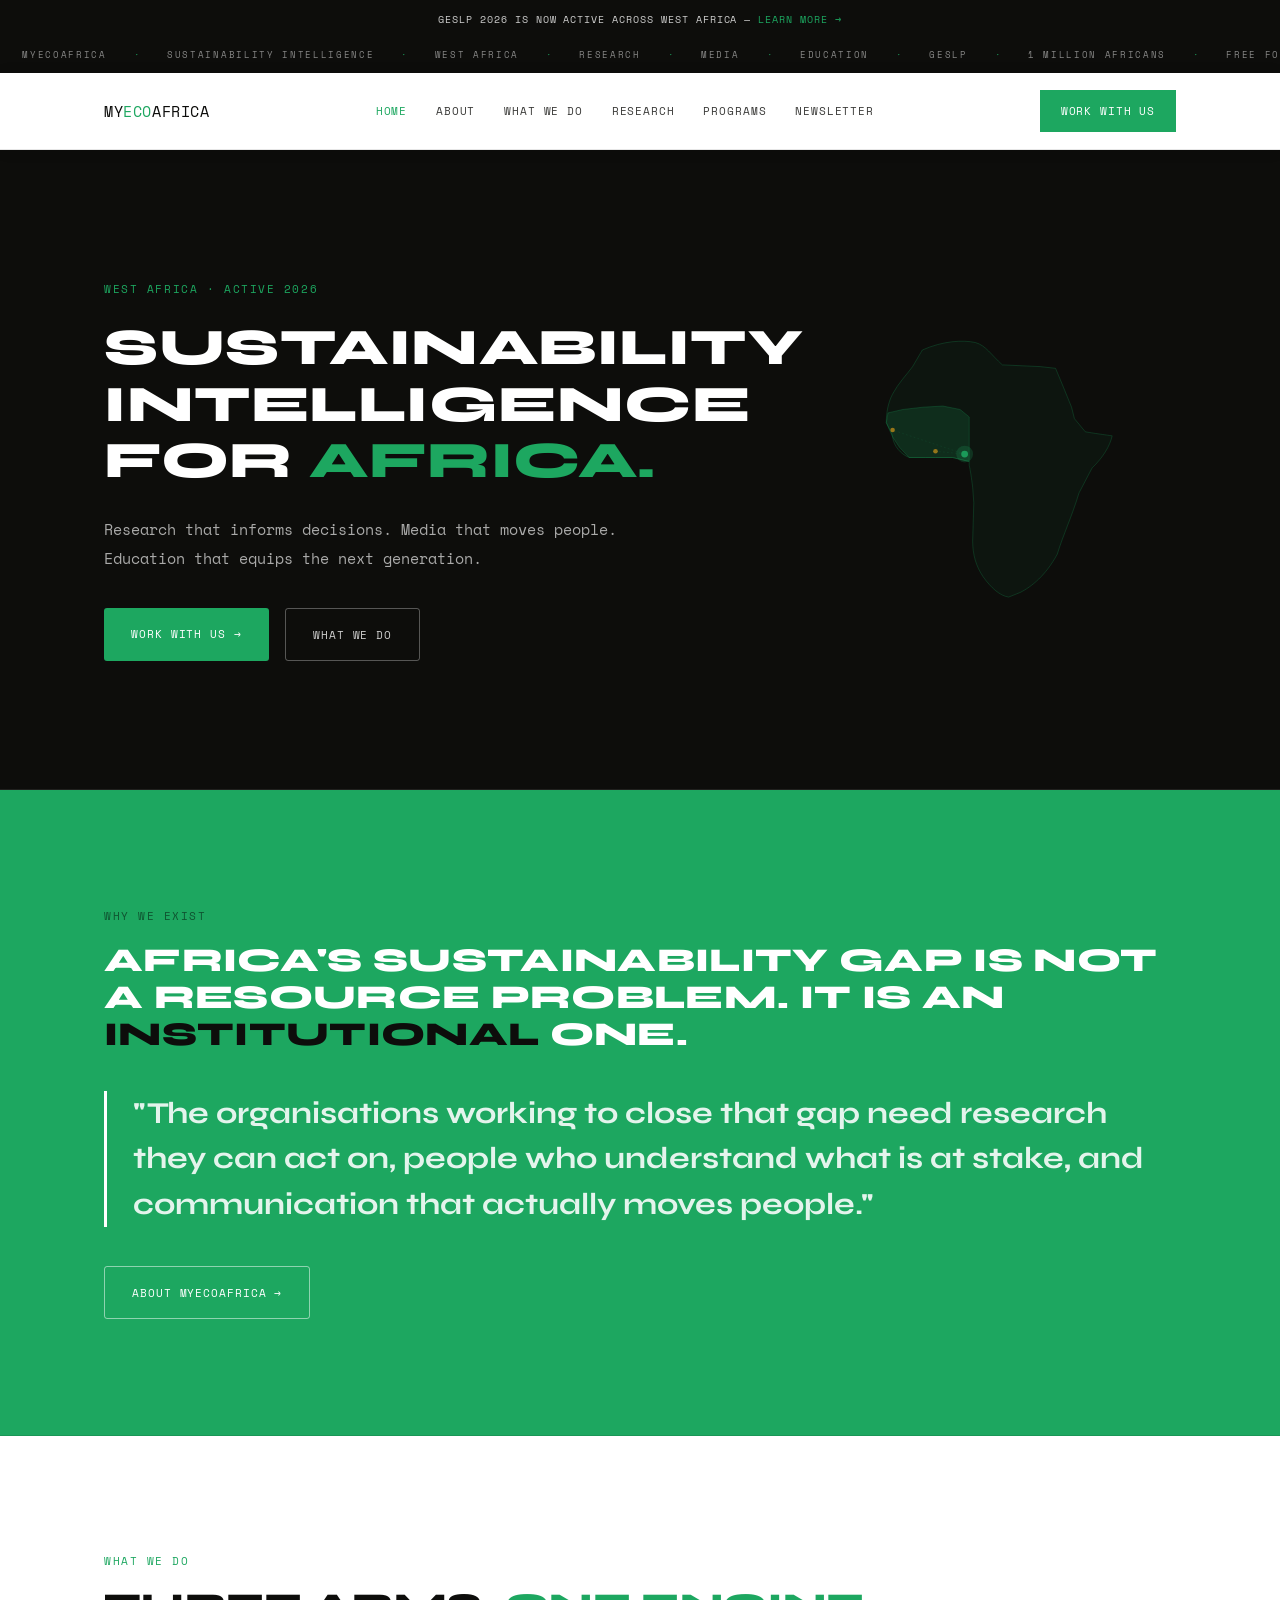
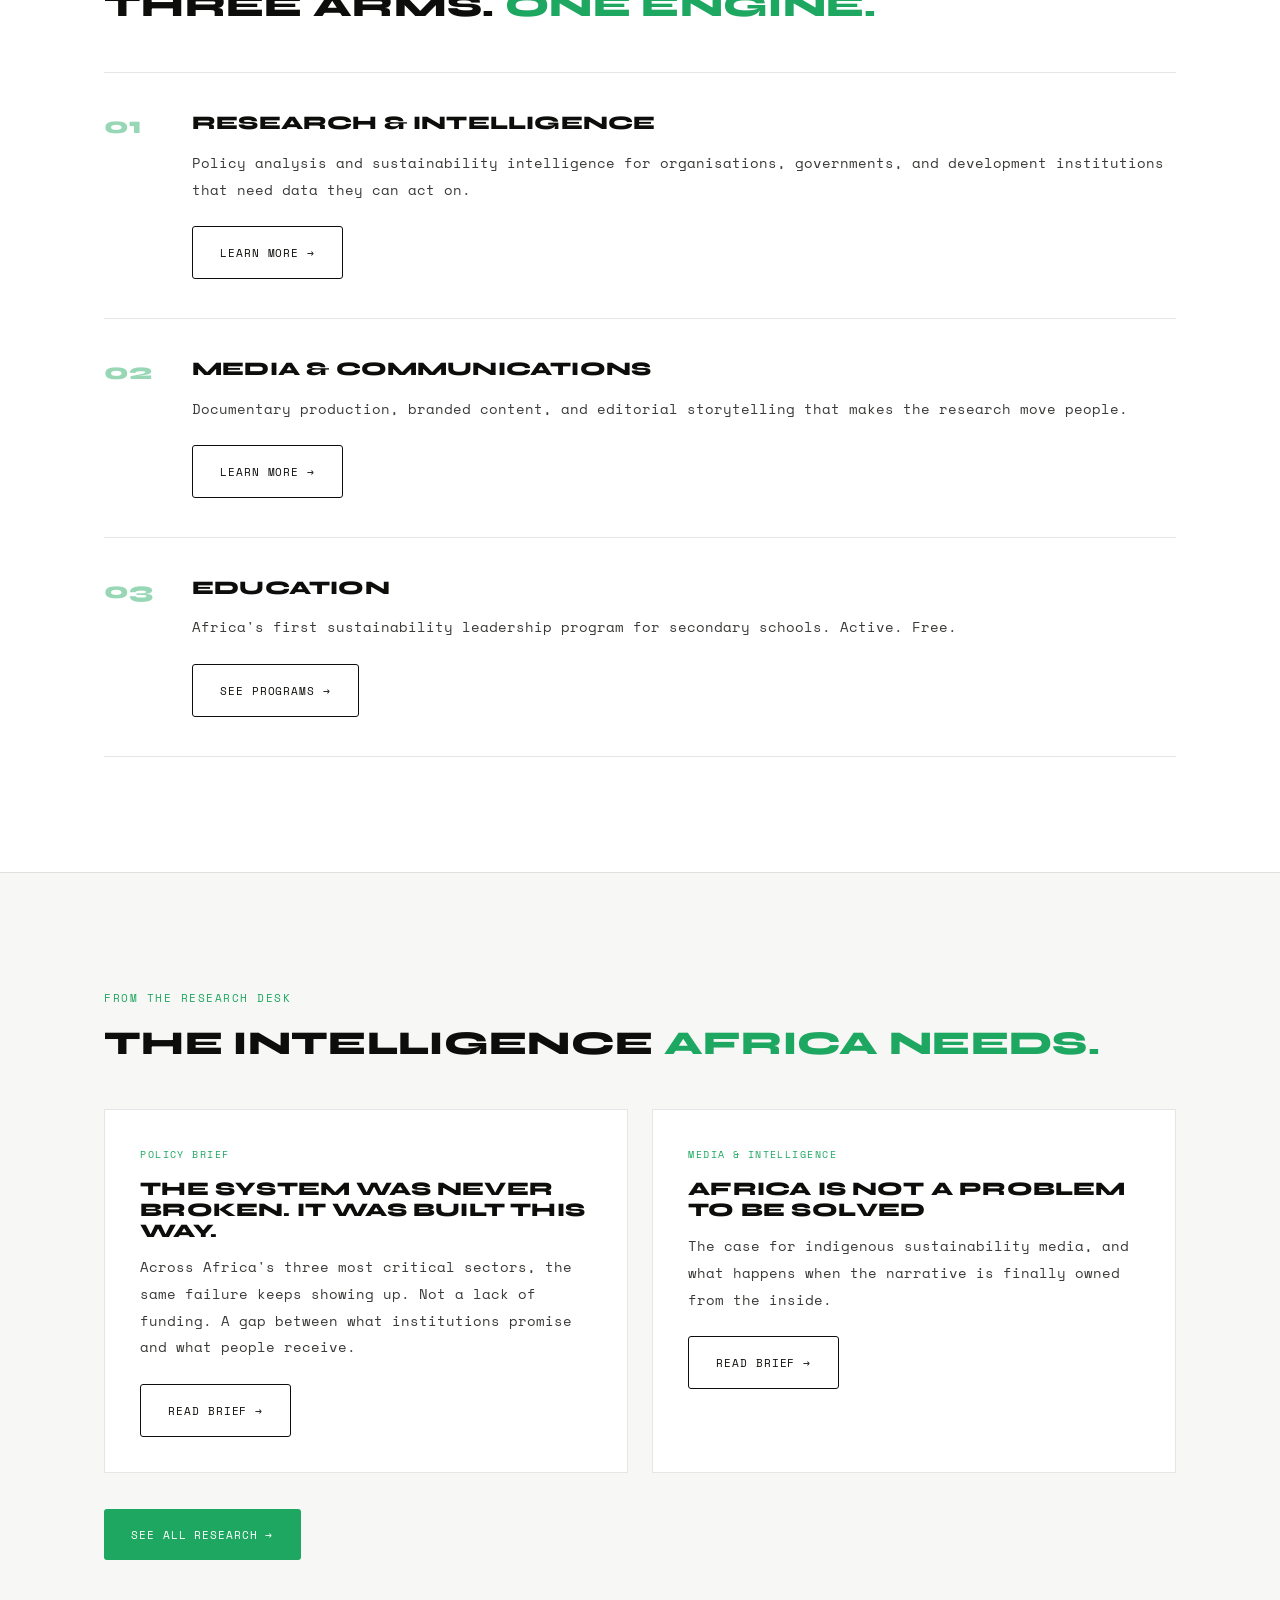
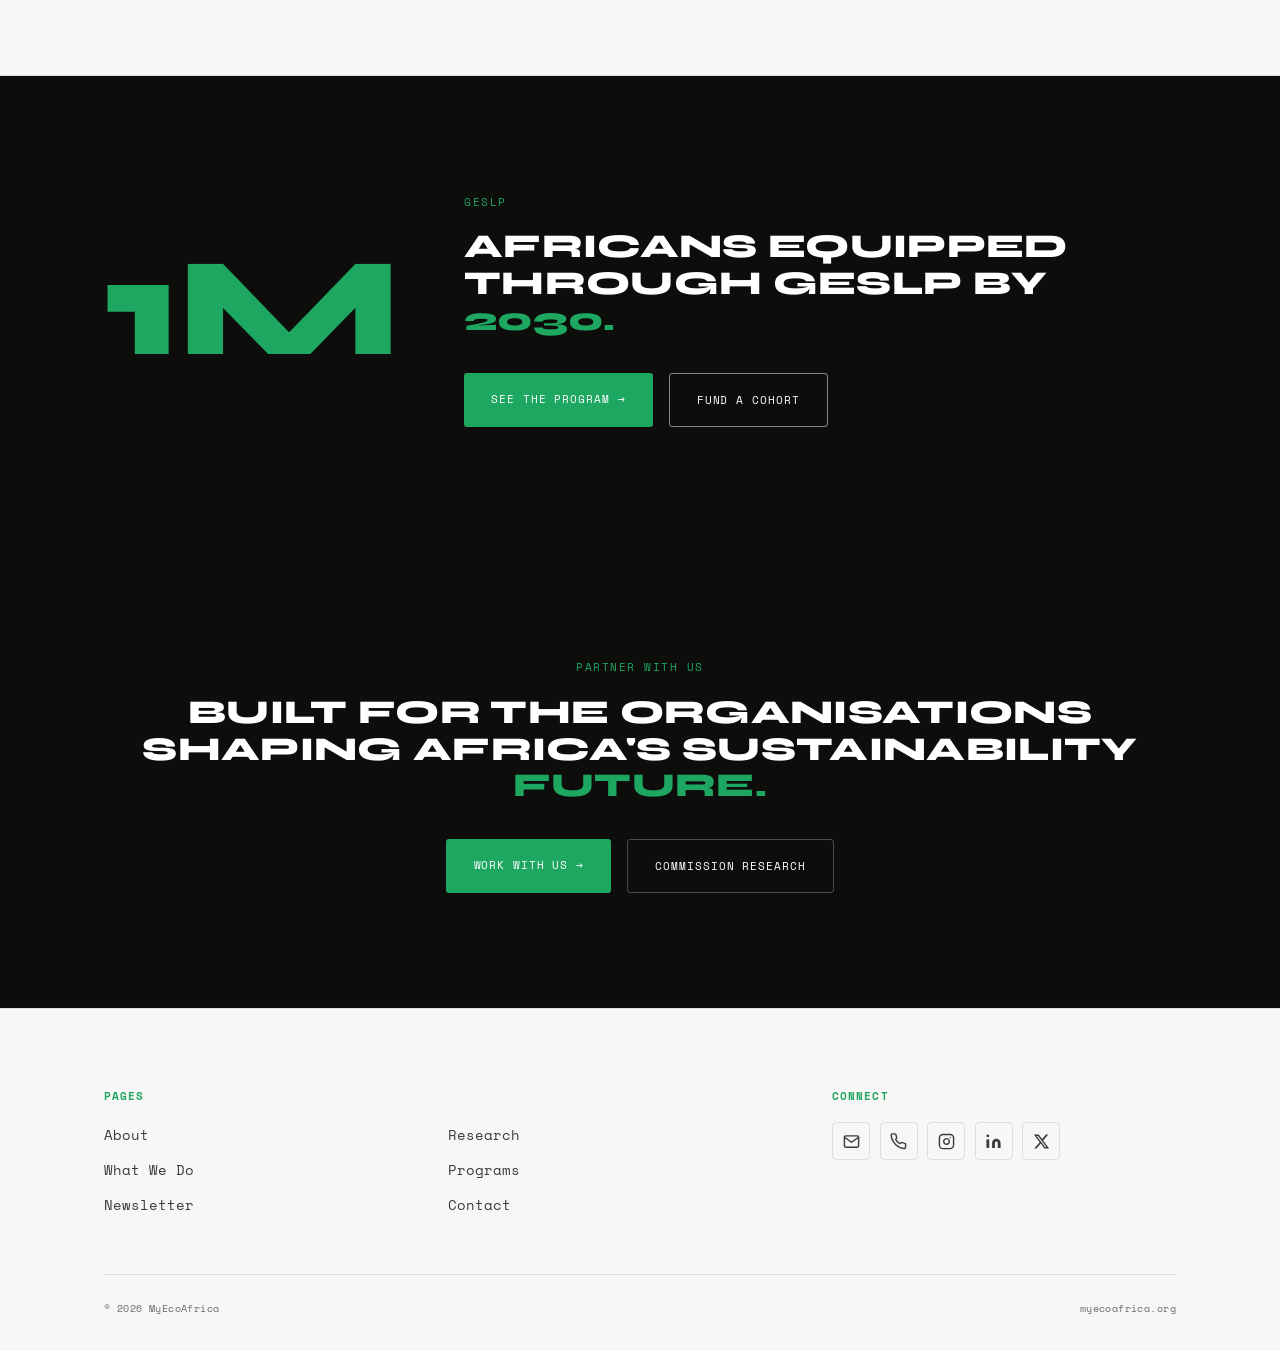
==== commit 7c6bc37b: "Multi-page update: programs, newsletter, research, homepage programs.html: - Replace 'What Students " ====
--- a/index.html
+++ b/index.html
@@ -68,9 +68,6 @@
             </circle>
             <circle cx="97" cy="205" r="4" fill="#C8921A" opacity="0.8"/>
             <circle cx="22" cy="168" r="4" fill="#C8921A" opacity="0.8"/>
-            <text x="156" y="206" fill="#1DA760" font-family="Space Mono,monospace" font-size="8" letter-spacing="0.8" font-weight="bold">NIGERIA</text>
-            <text x="58" y="162" fill="#6A6A68" font-family="Space Mono,monospace" font-size="7">SENEGAL</text>
-            <text x="69" y="200" fill="#6A6A68" font-family="Space Mono,monospace" font-size="7">GHANA</text>
             <line x1="148" y1="210" x2="97" y2="205" stroke="rgba(29,167,96,0.2)" stroke-width="1" stroke-dasharray="3,4"/>
             <line x1="148" y1="210" x2="22" y2="168" stroke="rgba(29,167,96,0.2)" stroke-width="1" stroke-dasharray="3,4"/>
           </svg>
@@ -79,36 +76,16 @@
     </div>
   </section>
 
-  <div class="arms-band">
-    <div class="arms-band-inner">
-      <div class="arm-band-item">
-        <span class="arm-band-num">01</span>
-        <span class="arm-band-name">Research &amp; Intelligence</span>
-        <span class="arm-band-desc">Policy analysis, intelligence reports, and institutional advisory for Africa's sustainability sector.</span>
-      </div>
-      <div class="arm-band-item">
-        <span class="arm-band-num">02</span>
-        <span class="arm-band-name">Media &amp; Communications</span>
-        <span class="arm-band-desc">Documentary production, branded content, and editorial work that shapes the continent's sustainability narrative.</span>
-      </div>
-      <div class="arm-band-item">
-        <span class="arm-band-num">03</span>
-        <span class="arm-band-name">Education</span>
-        <span class="arm-band-desc">GESLP — the Global Energy and Sustainability Leadership Program, free for every school across West Africa.</span>
-      </div>
-    </div>
-  </div>
-
   <!-- ── THE GAP ── -->
-  <section class="section-dark">
-    <div class="container">
-      <span class="section-label">Why We Exist</span>
-      <h2 class="display reveal">Africa's sustainability gap is not a resource problem. It is an <em>institutional</em> one.</h2>
-      <blockquote class="pull reveal">
+  <section style="background:var(--green);border-bottom:1px solid rgba(0,0,0,0.1);">
+    <div class="container">
+      <span class="section-label" style="color:rgba(0,0,0,0.5);">Why We Exist</span>
+      <h2 class="display reveal" style="color:var(--white);">Africa's sustainability gap is not a resource problem. It is an <em style="color:var(--ink);">institutional</em> one.</h2>
+      <blockquote class="pull reveal" style="color:rgba(255,255,255,0.88);border-left-color:var(--white);">
         "The organisations working to close that gap need research they can act on, people who understand what is at stake, and communication that actually moves people."
       </blockquote>
       <div class="btn-row reveal">
-        <a href="about.html" class="btn btn-ghost">About MyEcoAfrica →</a>
+        <a href="about.html" class="btn btn-ghost" style="border-color:rgba(255,255,255,0.5);color:var(--white);">About MyEcoAfrica →</a>
       </div>
     </div>
   </section>
--- a/css/style.css
+++ b/css/style.css
@@ -153,7 +153,7 @@
   position: relative;
   z-index: 51;
 }
-.announce-bar a { color: var(--green); text-decoration: none; }
+.announce-bar a { color: var(--green); text-decoration: none; white-space: nowrap; }
 .announce-bar a:hover { text-decoration: underline; }
 
 @media (max-width: 860px) {
@@ -746,7 +746,11 @@
 @media (max-width: 640px) {
   /* Spacing */
   section { padding: 2.5rem 0; }
+  .hero { padding-top: 2.5rem; padding-bottom: 2.5rem; }
   .page-header { padding: 2.2rem 0 1.6rem; }
+
+  /* Announce bar: tighten spacing so text wraps cleanly at the link */
+  .announce-bar { letter-spacing: 0.03em; padding: 0.45rem 0.75rem; line-height: 1.6; }
 
   /* Typography */
   h1.display { font-size: clamp(1.3rem, 5.8vw, 2.2rem); overflow-wrap: break-word; }
@@ -935,6 +939,25 @@
 }
 @media (max-width: 640px) { .research-grid { grid-template-columns: 1fr; } }
 
+.research-filter-btn {
+  font-family: 'Space Mono', monospace;
+  font-size: 0.6rem;
+  letter-spacing: 0.1em;
+  text-transform: uppercase;
+  padding: 0.4rem 0.9rem;
+  background: transparent;
+  border: 1px solid var(--rule);
+  color: var(--ink-light);
+  cursor: pointer;
+  transition: all 0.2s;
+}
+.research-filter-btn:hover,
+.research-filter-btn.active {
+  background: var(--ink);
+  border-color: var(--ink);
+  color: var(--white);
+}
+
 /* ── GESLP STRIP (homepage) ── */
 .geslp-strip {
   display: grid;
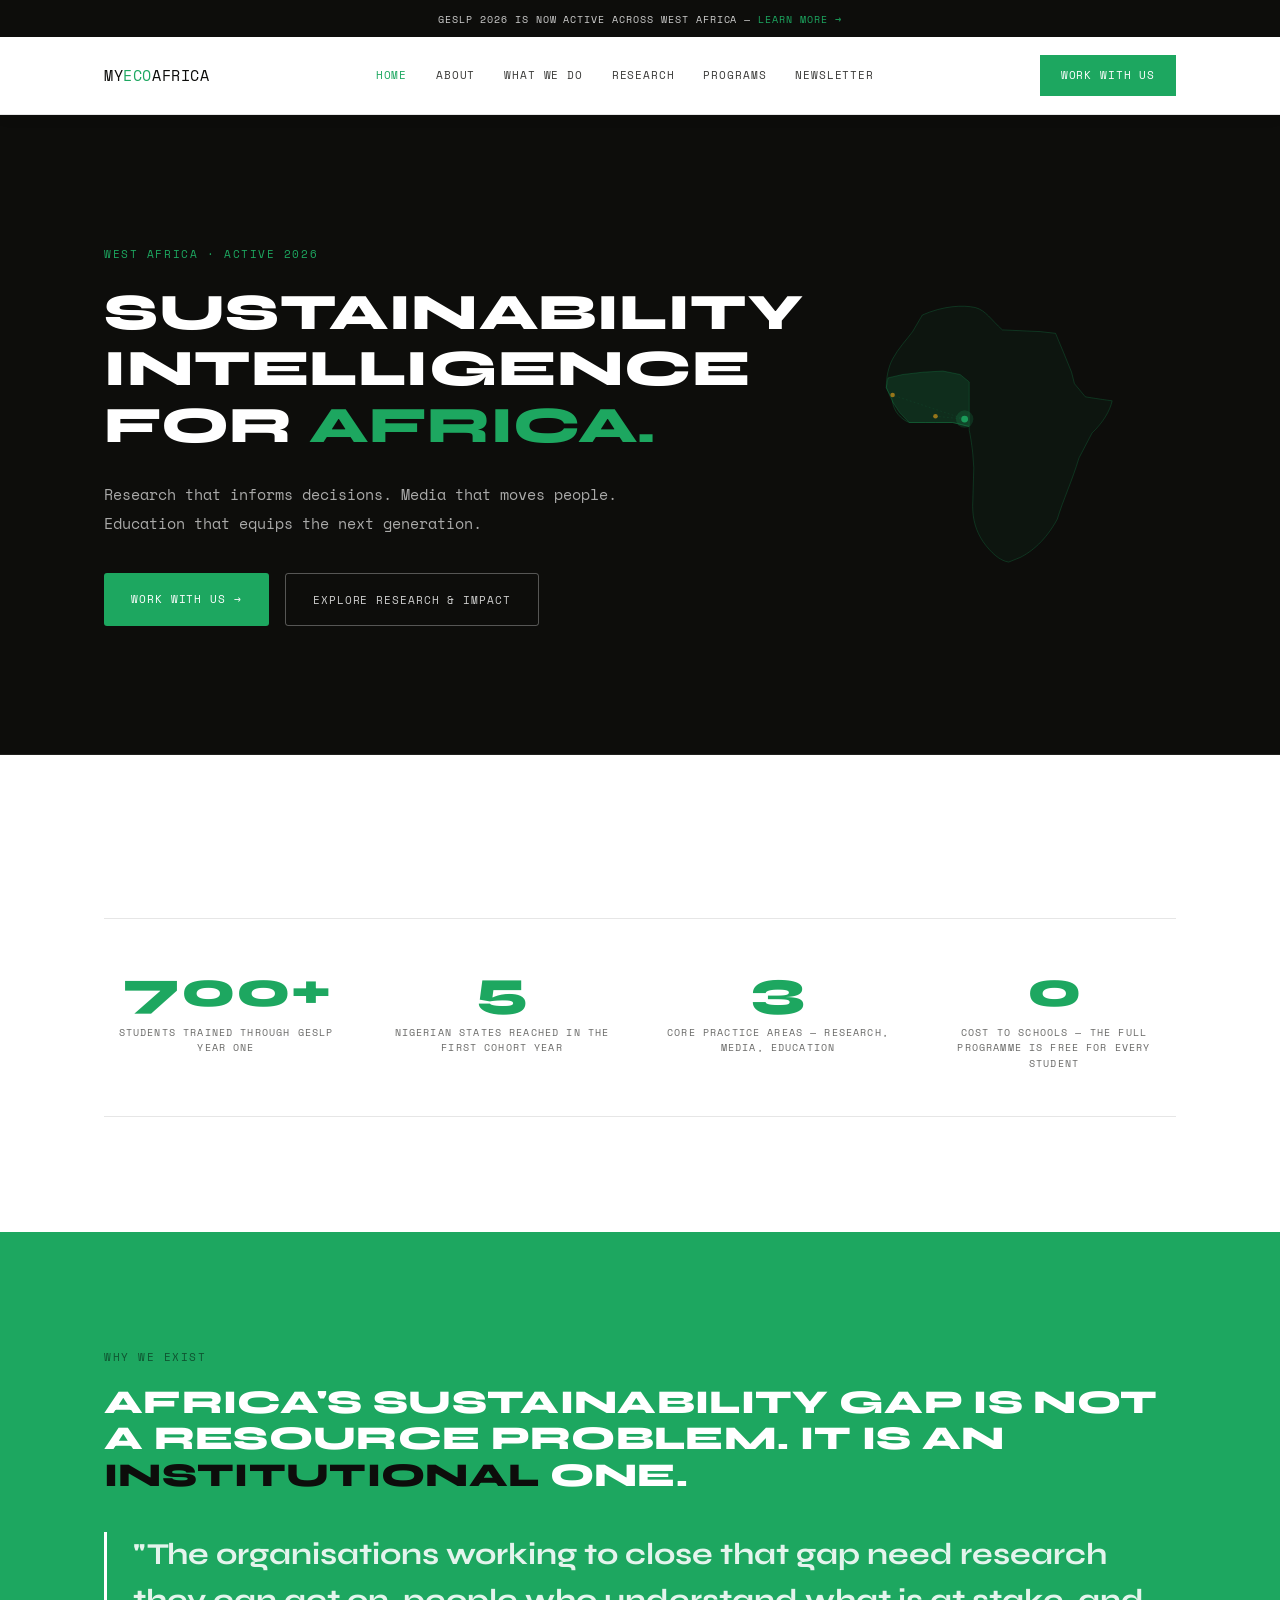
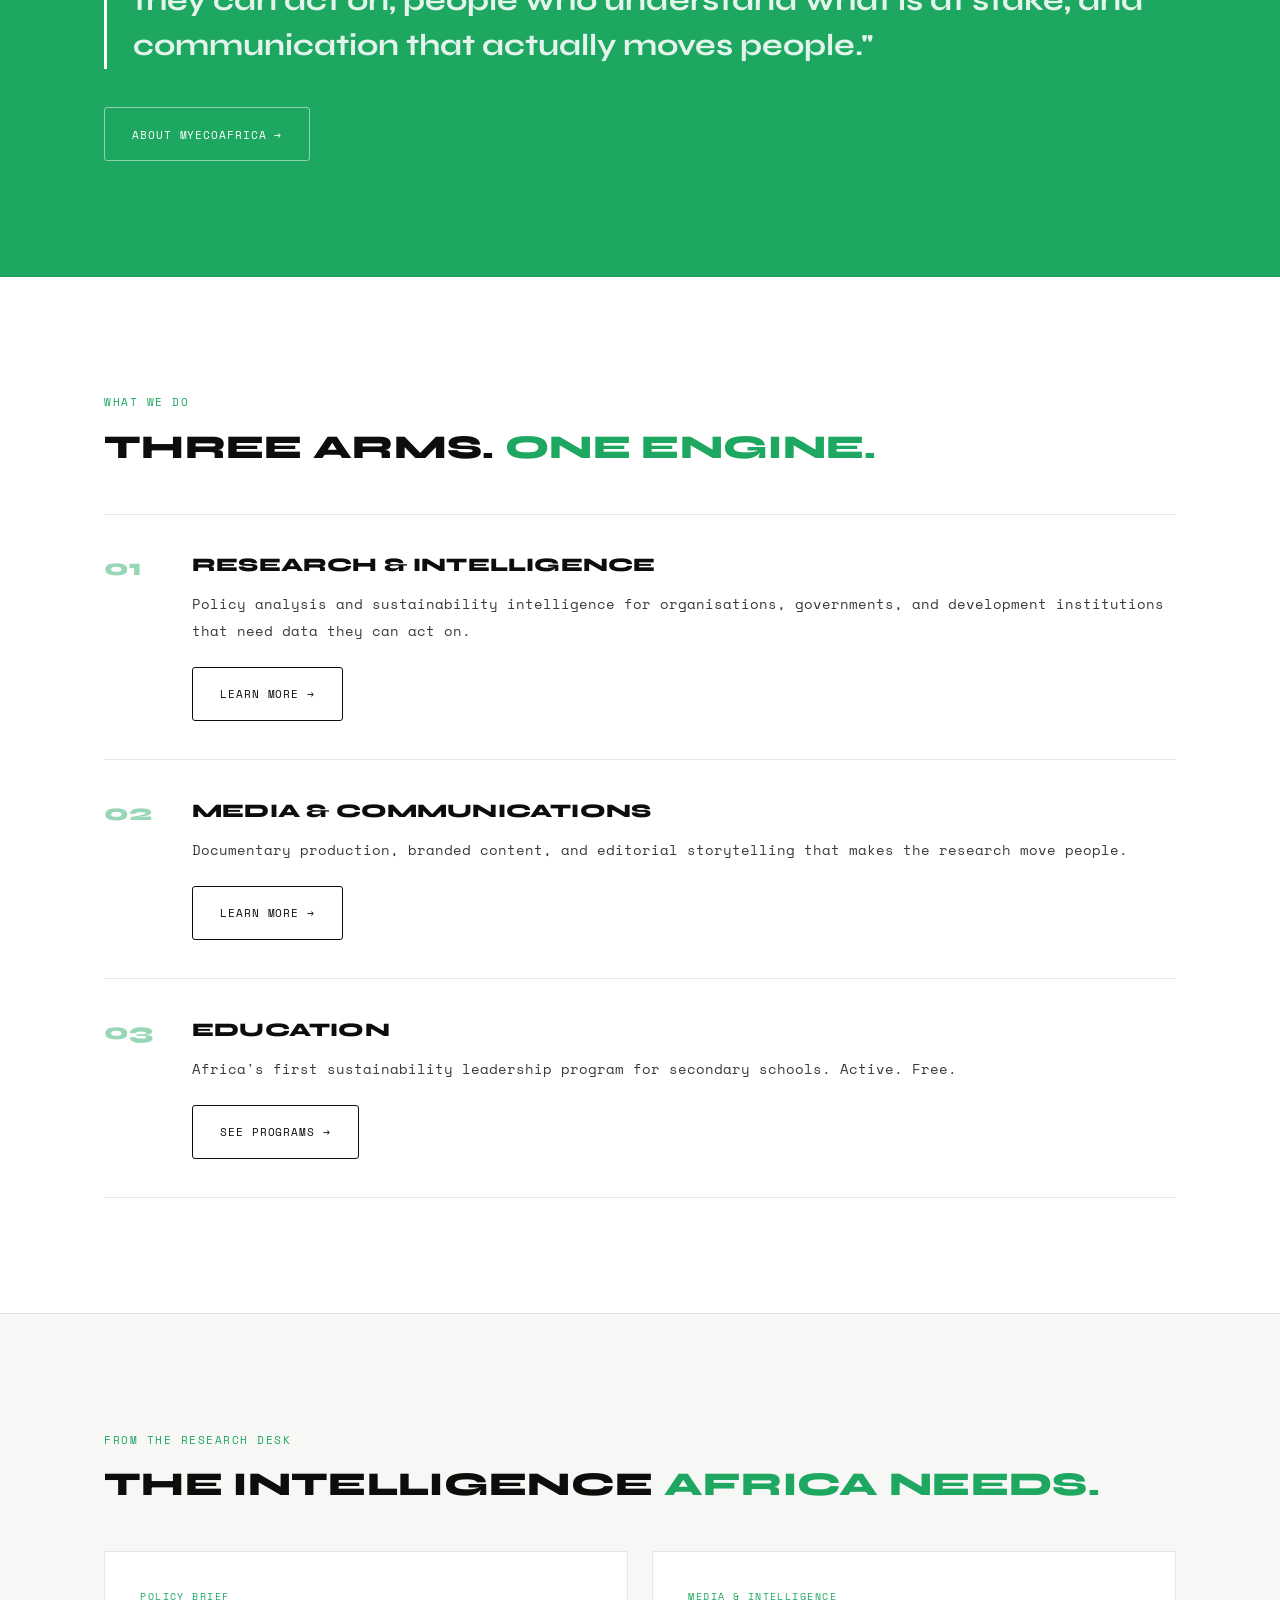
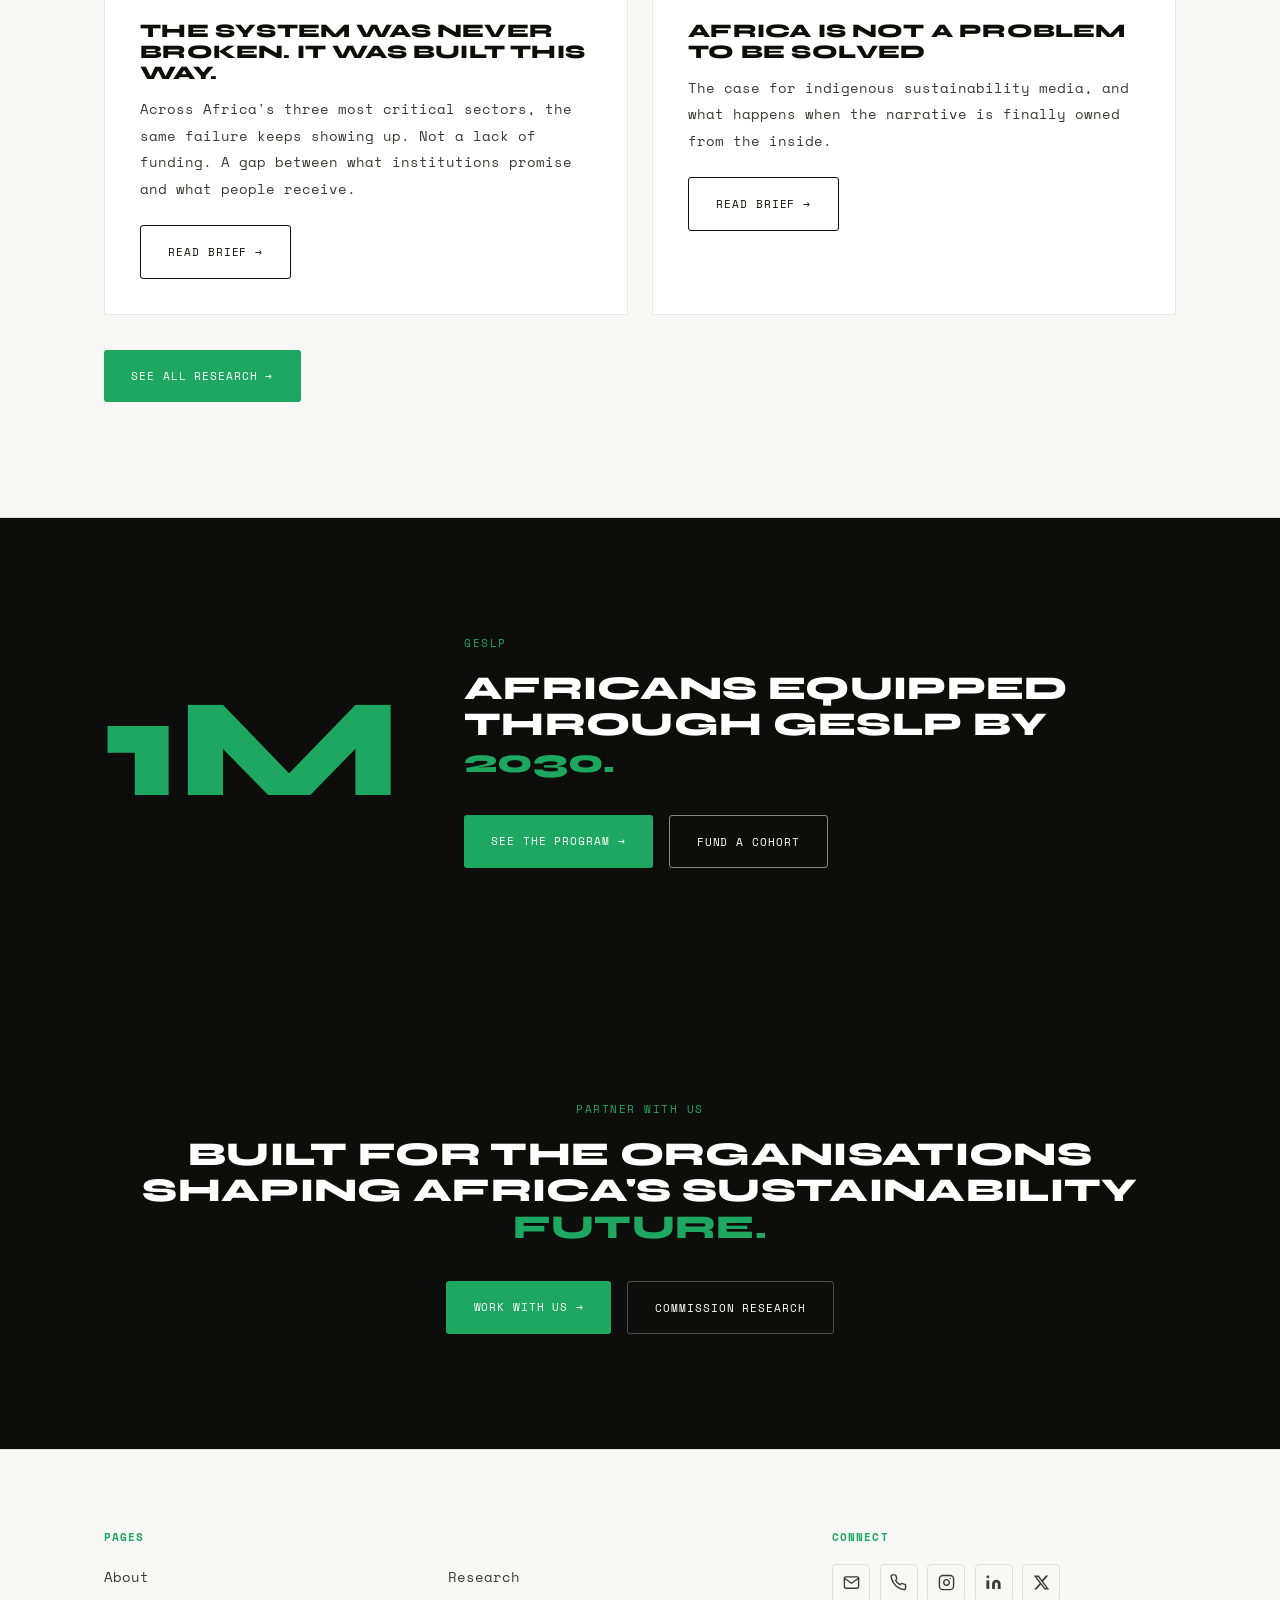
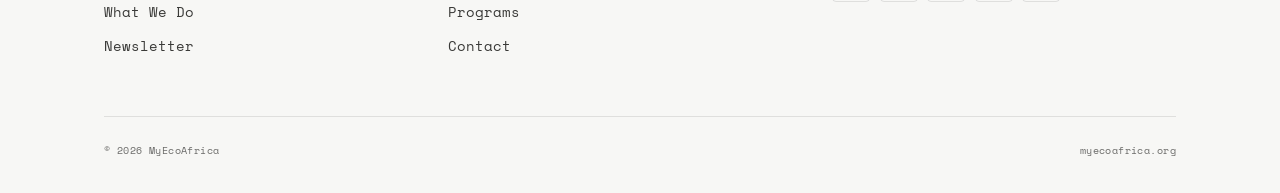
==== commit e199245c: "Full audit implementation: unified template, proof metrics, gallery, leadership P0: - Remove marquee" ====
--- a/index.html
+++ b/index.html
@@ -17,12 +17,6 @@
   <span>GESLP 2026 is now active across West Africa — <a href="programs.html">Learn more →</a></span>
 </div>
 
-<div class="marquee-band" aria-hidden="true">
-  <div class="marquee-track">
-    <span>MyEcoAfrica</span><span class="accent"> · </span><span>Sustainability Intelligence</span><span class="accent"> · </span><span>West Africa</span><span class="accent"> · </span><span>Research</span><span class="accent"> · </span><span>Media</span><span class="accent"> · </span><span>Education</span><span class="accent"> · </span><span>GESLP</span><span class="accent"> · </span><span>1 Million Africans</span><span class="accent"> · </span><span>Free for Every School</span><span class="accent"> · </span>
-    <span>MyEcoAfrica</span><span class="accent"> · </span><span>Sustainability Intelligence</span><span class="accent"> · </span><span>West Africa</span><span class="accent"> · </span><span>Research</span><span class="accent"> · </span><span>Media</span><span class="accent"> · </span><span>Education</span><span class="accent"> · </span><span>GESLP</span><span class="accent"> · </span><span>1 Million Africans</span><span class="accent"> · </span><span>Free for Every School</span><span class="accent"> · </span>
-  </div>
-</div>
 
 <header class="site-header">
   <div class="nav-inner">
@@ -54,7 +48,7 @@
           <p class="lead">Research that informs decisions. Media that moves people. Education that equips the next generation.</p>
           <div class="btn-row">
             <a href="contact.html" class="btn btn-primary">Work With Us →</a>
-            <a href="what-we-do.html" class="btn btn-ghost">What We Do</a>
+            <a href="research.html" class="btn btn-ghost">Explore Research &amp; Impact</a>
           </div>
         </div>
         <div class="hero-map-wrap">
@@ -76,6 +70,30 @@
     </div>
   </section>
 
+  <!-- ── PROOF METRICS ── -->
+  <section>
+    <div class="container">
+      <div class="stat-row" style="grid-template-columns:repeat(4,1fr);">
+        <div class="stat-row-item reveal">
+          <span class="stat-row-num">700+</span>
+          <span class="stat-row-label">Students trained through GESLP Year One</span>
+        </div>
+        <div class="stat-row-item reveal">
+          <span class="stat-row-num">5</span>
+          <span class="stat-row-label">Nigerian states reached in the first cohort year</span>
+        </div>
+        <div class="stat-row-item reveal">
+          <span class="stat-row-num">3</span>
+          <span class="stat-row-label">Core practice areas — Research, Media, Education</span>
+        </div>
+        <div class="stat-row-item reveal">
+          <span class="stat-row-num">0</span>
+          <span class="stat-row-label">Cost to schools — the full programme is free for every student</span>
+        </div>
+      </div>
+    </div>
+  </section>
+
   <!-- ── THE GAP ── -->
   <section style="background:var(--green);border-bottom:1px solid rgba(0,0,0,0.1);">
     <div class="container">
@@ -197,7 +215,7 @@
       <div>
         <h4>Connect</h4>
         <div class="social-icons">
-          <a href="mailto:partnerwithmyecoafrica@gmail.com" class="social-icon" aria-label="Email" title="partnerwithmyecoafrica@gmail.com"><svg viewBox="0 0 24 24" fill="none" stroke="currentColor" stroke-width="2" stroke-linecap="round" stroke-linejoin="round" aria-hidden="true"><path d="M4 4h16c1.1 0 2 .9 2 2v12c0 1.1-.9 2-2 2H4c-1.1 0-2-.9-2-2V6c0-1.1.9-2 2-2z"/><polyline points="22,6 12,13 2,6"/></svg></a>
+          <a href="mailto:hello@myecoafrica.org" class="social-icon" aria-label="Email" title="hello@myecoafrica.org"><svg viewBox="0 0 24 24" fill="none" stroke="currentColor" stroke-width="2" stroke-linecap="round" stroke-linejoin="round" aria-hidden="true"><path d="M4 4h16c1.1 0 2 .9 2 2v12c0 1.1-.9 2-2 2H4c-1.1 0-2-.9-2-2V6c0-1.1.9-2 2-2z"/><polyline points="22,6 12,13 2,6"/></svg></a>
           <a href="tel:+2349077251354" class="social-icon" aria-label="Phone" title="+234 907 725 1354"><svg viewBox="0 0 24 24" fill="none" stroke="currentColor" stroke-width="2" stroke-linecap="round" stroke-linejoin="round" aria-hidden="true"><path d="M22 16.92v3a2 2 0 0 1-2.18 2 19.79 19.79 0 0 1-8.63-3.07A19.5 19.5 0 0 1 4.69 12 19.79 19.79 0 0 1 1.62 3.38 2 2 0 0 1 3.6 1.27h3a2 2 0 0 1 2 1.72c.127.96.361 1.903.7 2.81a2 2 0 0 1-.45 2.11L7.91 9a16 16 0 0 0 6 6l1.27-.95a2 2 0 0 1 2.11-.45c.907.339 1.85.573 2.81.7A2 2 0 0 1 22 16.92z"/></svg></a>
           <a href="https://instagram.com/myecoafrica.co" class="social-icon" aria-label="Instagram" title="@myecoafrica.co" target="_blank" rel="noopener noreferrer"><svg viewBox="0 0 24 24" fill="none" stroke="currentColor" stroke-width="2" stroke-linecap="round" stroke-linejoin="round" aria-hidden="true"><rect x="2" y="2" width="20" height="20" rx="5" ry="5"/><path d="M16 11.37A4 4 0 1 1 12.63 8 4 4 0 0 1 16 11.37z"/><line x1="17.5" y1="6.5" x2="17.51" y2="6.5"/></svg></a>
           <a href="https://linkedin.com/company/myecoafrica" class="social-icon" aria-label="LinkedIn" title="myecoafrica on LinkedIn" target="_blank" rel="noopener noreferrer"><svg viewBox="0 0 24 24" fill="currentColor" aria-hidden="true"><path d="M16 8a6 6 0 0 1 6 6v7h-4v-7a2 2 0 0 0-2-2 2 2 0 0 0-2 2v7h-4v-7a6 6 0 0 1 6-6z"/><rect x="2" y="9" width="4" height="12"/><circle cx="4" cy="4" r="2"/></svg></a>
--- a/css/style.css
+++ b/css/style.css
@@ -939,6 +939,57 @@
 }
 @media (max-width: 640px) { .research-grid { grid-template-columns: 1fr; } }
 
+/* ── RESEARCH INDEX (top list) ── */
+.ri-row {
+  display: grid;
+  grid-template-columns: 130px 1fr auto auto;
+  gap: 1rem;
+  align-items: center;
+  padding: 0.85rem 0;
+  border-bottom: 1px solid var(--rule);
+}
+.ri-tag {
+  font-family: 'Space Mono', monospace;
+  font-size: 0.58rem;
+  letter-spacing: 0.12em;
+  text-transform: uppercase;
+  color: var(--green);
+  white-space: nowrap;
+}
+.ri-title {
+  font-family: 'Space Mono', monospace;
+  font-size: 0.78rem;
+  color: var(--ink);
+  line-height: 1.4;
+  text-decoration: none;
+}
+.ri-title:hover { color: var(--green); }
+.ri-date {
+  font-family: 'Space Mono', monospace;
+  font-size: 0.62rem;
+  letter-spacing: 0.08em;
+  color: var(--ink-light);
+  white-space: nowrap;
+}
+.ri-read {
+  font-family: 'Space Mono', monospace;
+  font-size: 0.62rem;
+  letter-spacing: 0.08em;
+  text-transform: uppercase;
+  color: var(--green);
+  white-space: nowrap;
+  text-decoration: none;
+}
+.ri-read:hover { text-decoration: underline; }
+@media (max-width: 640px) {
+  .ri-row { grid-template-columns: 1fr auto; row-gap: 0.2rem; }
+  .ri-tag { grid-column: 1; }
+  .ri-date { grid-column: 2; grid-row: 1; }
+  .ri-title { grid-column: 1 / -1; grid-row: 2; }
+  .ri-read { display: none; }
+}
+
+/* ── RESEARCH FILTER BUTTONS ── */
 .research-filter-btn {
   font-family: 'Space Mono', monospace;
   font-size: 0.6rem;
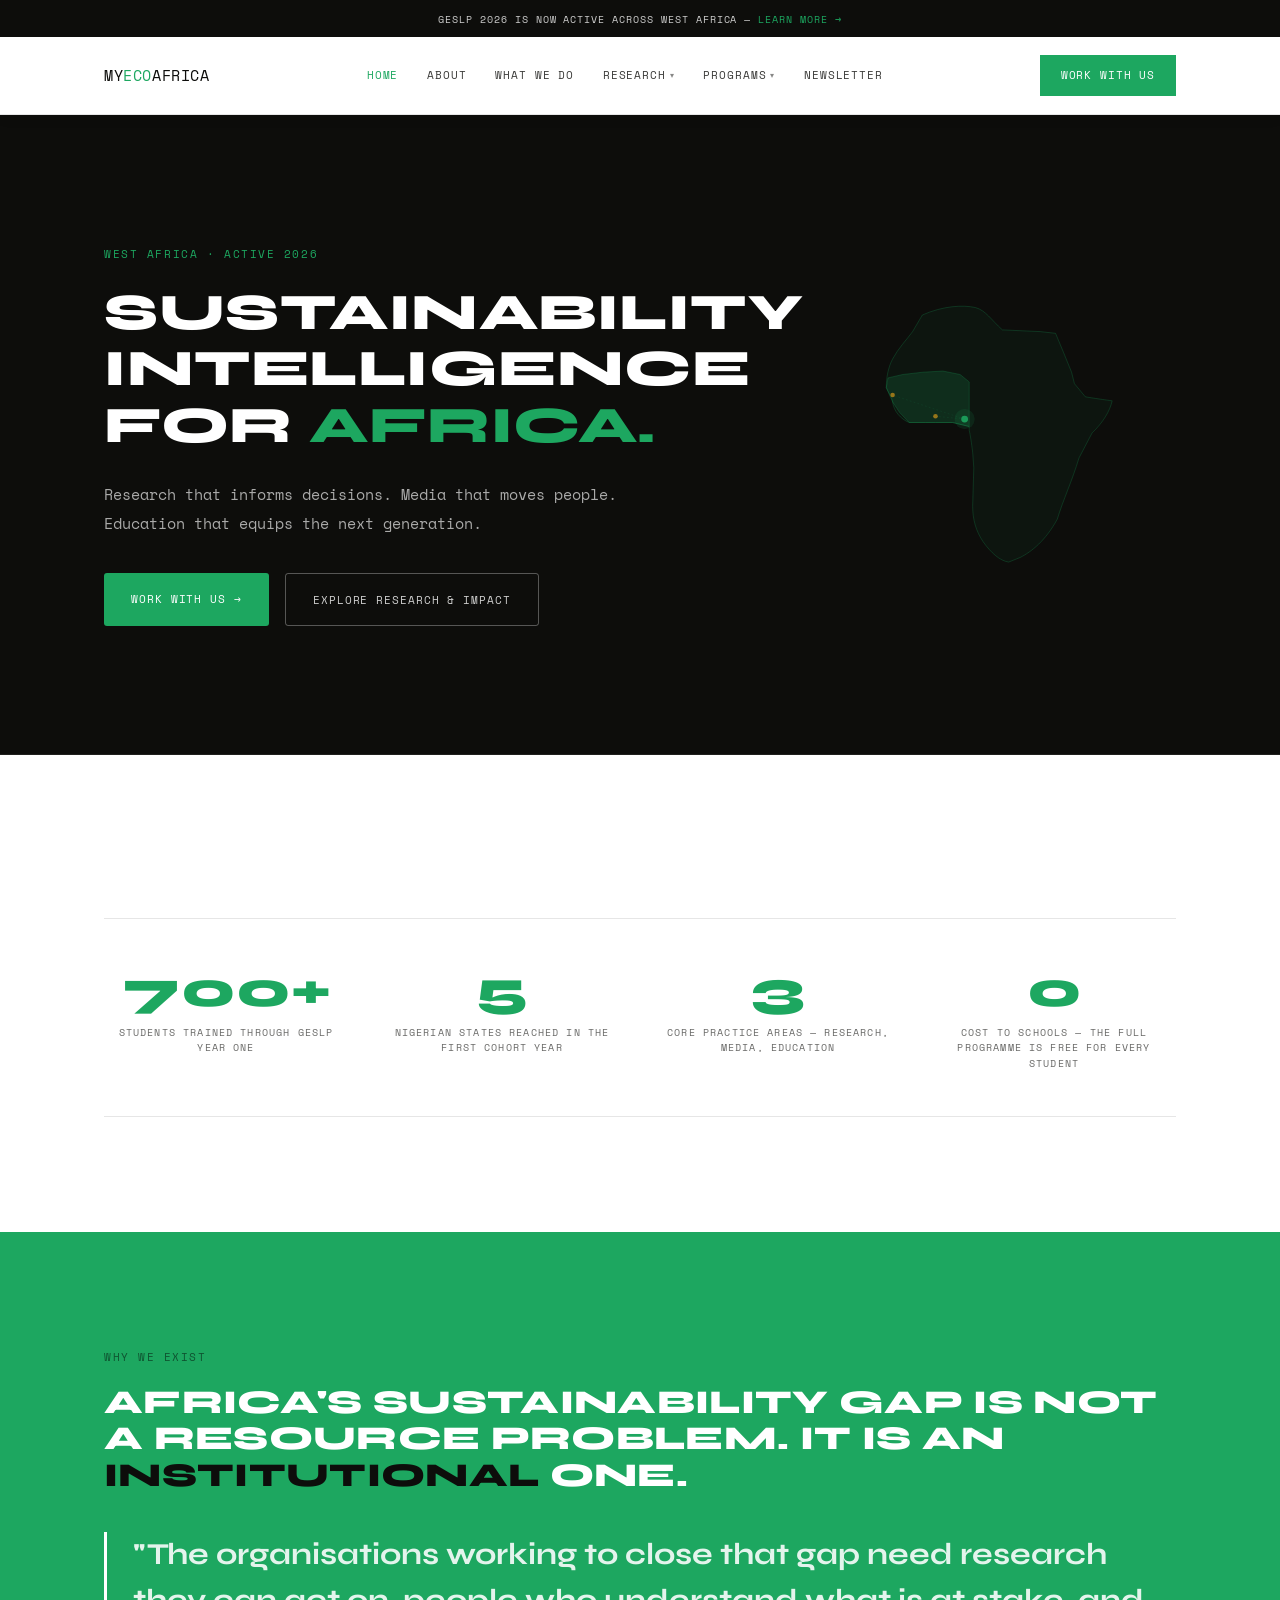
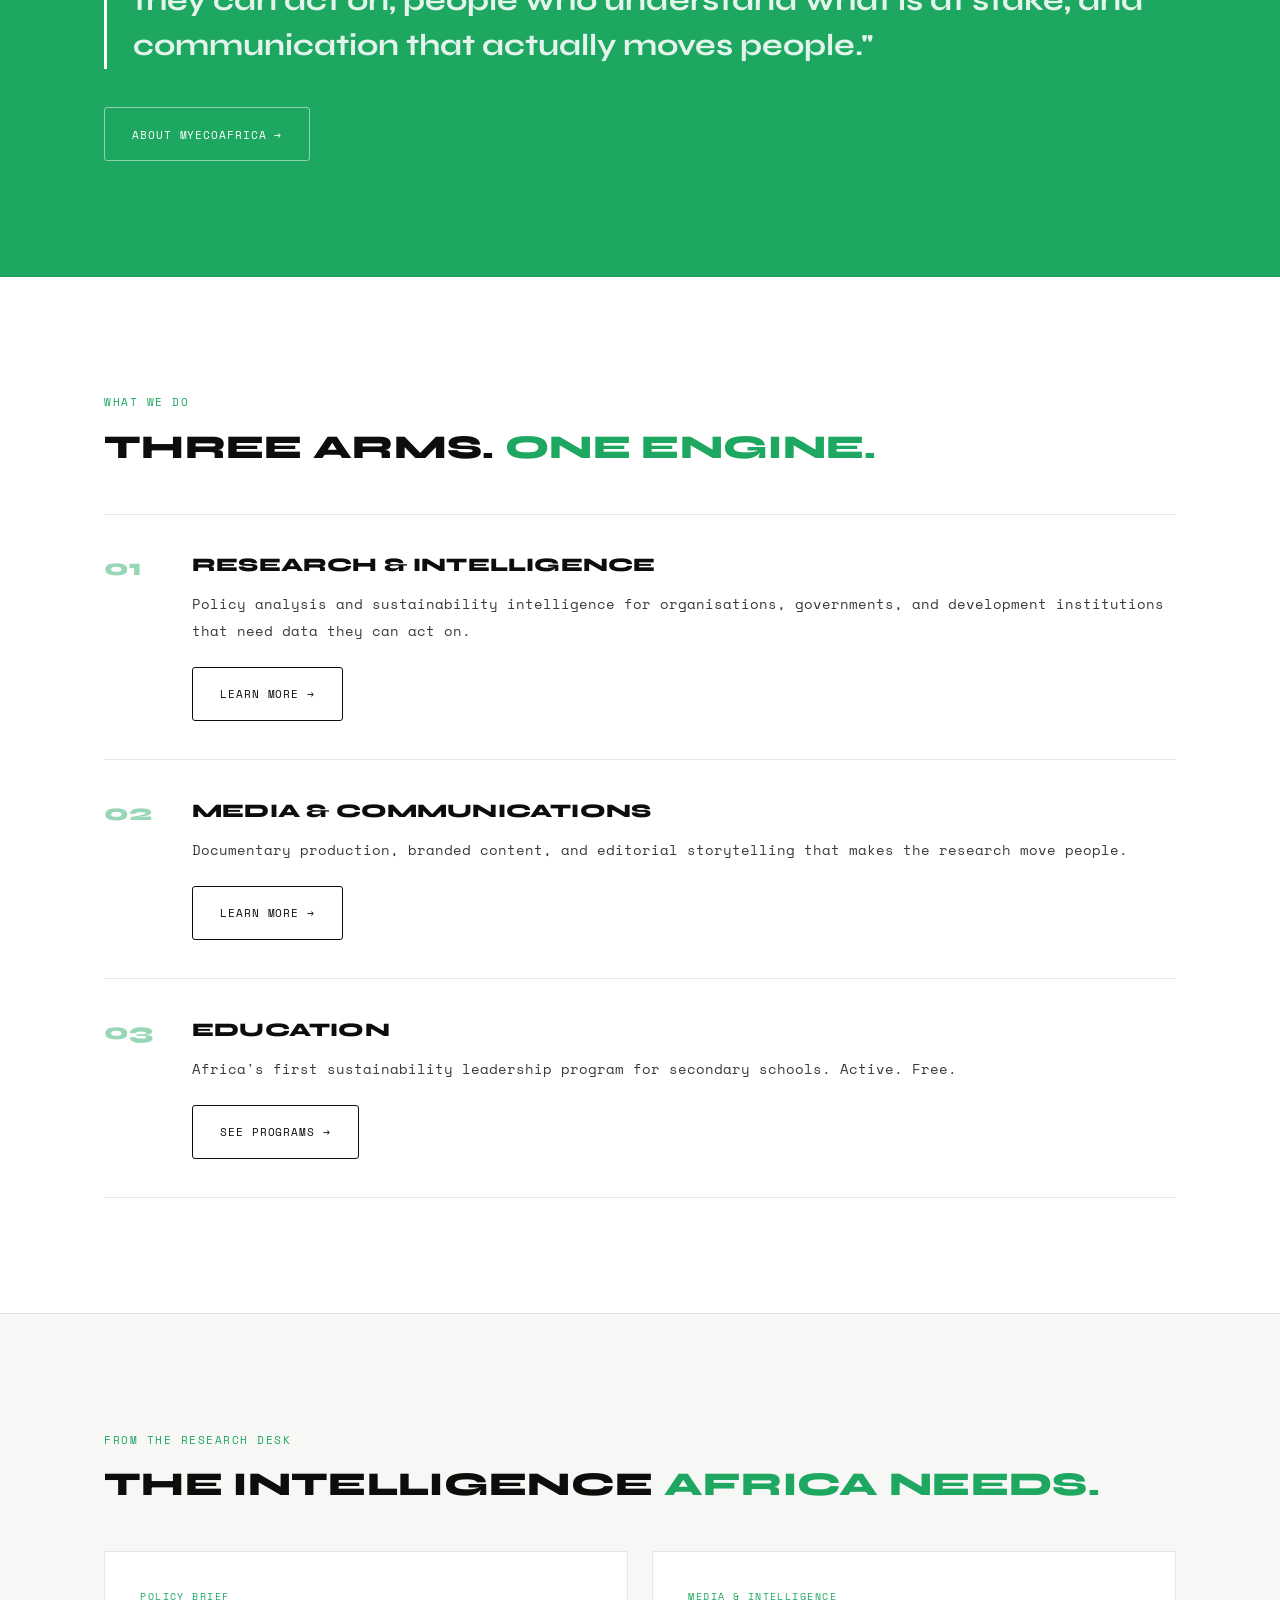
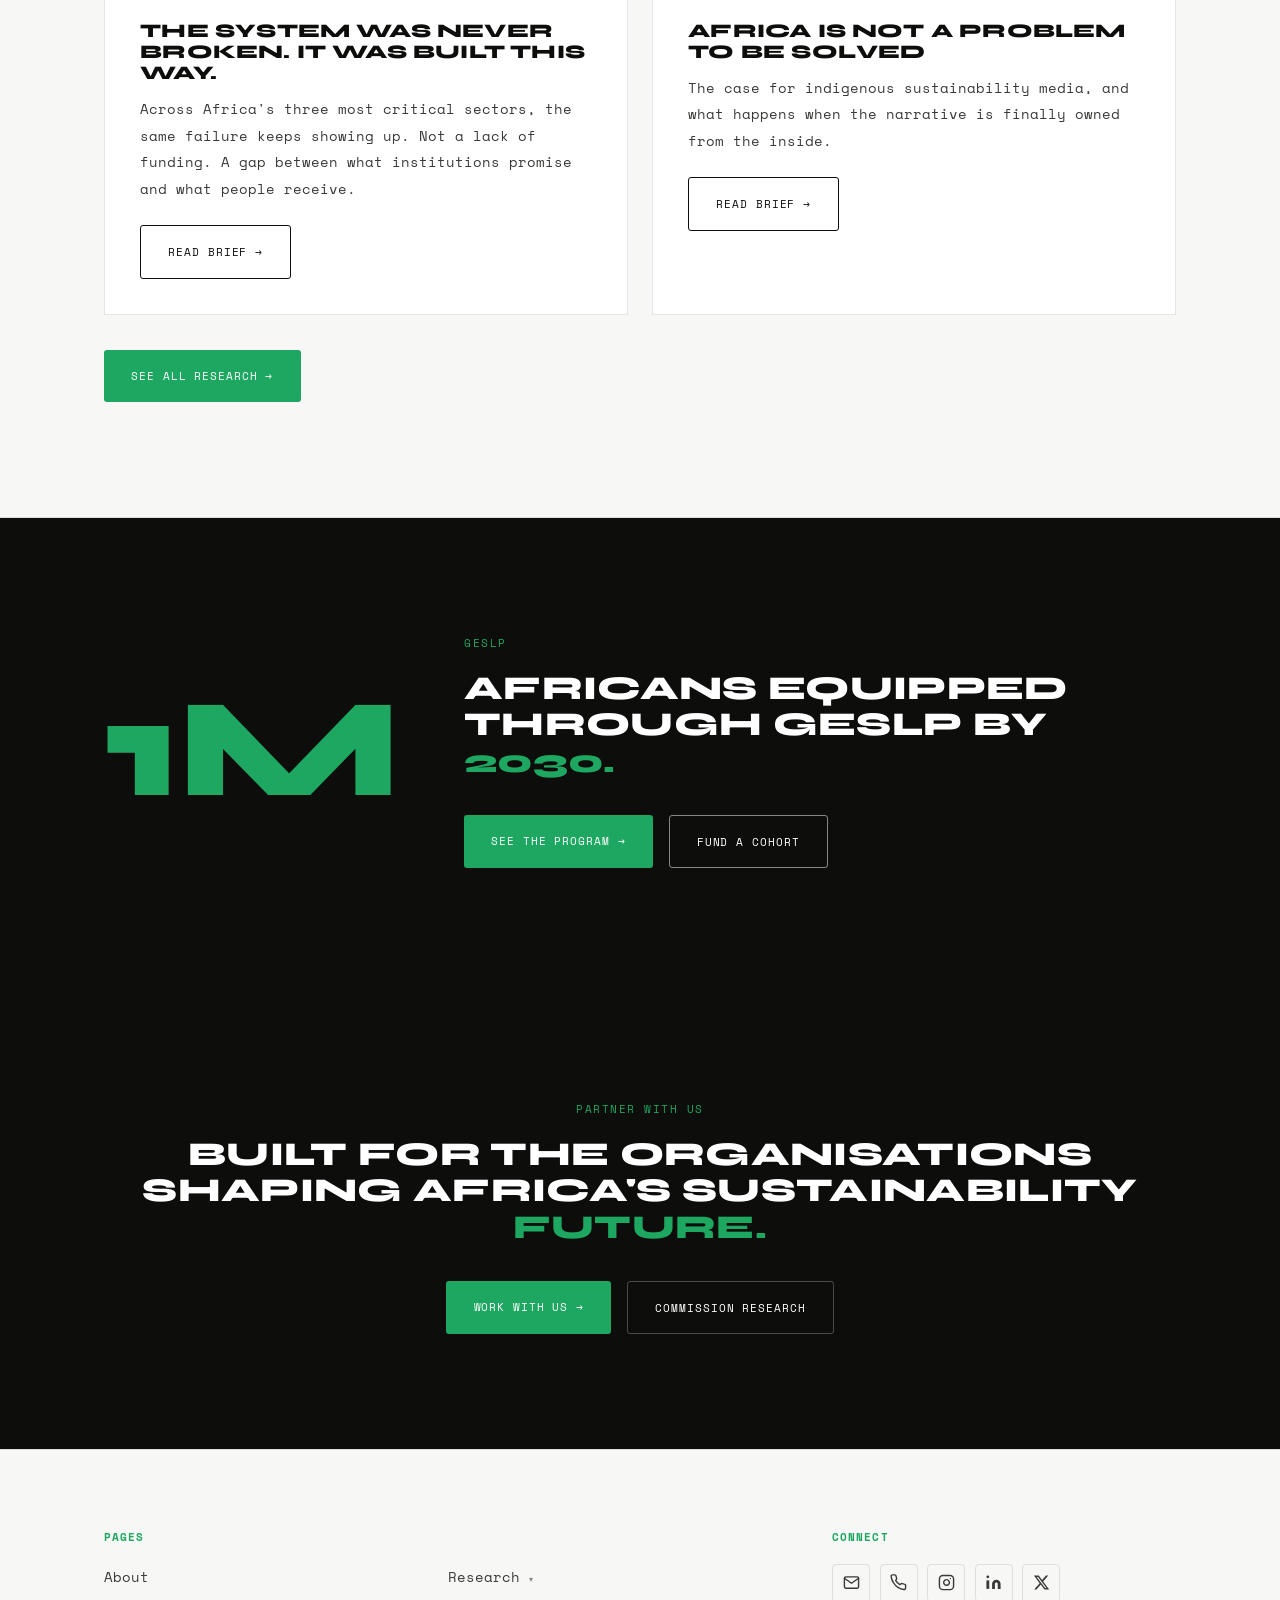
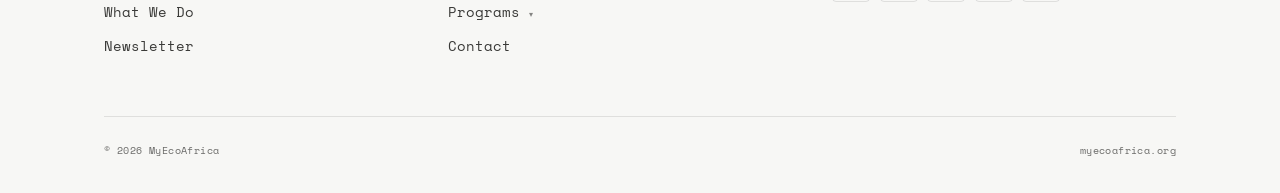
==== commit ea995f8d: "Add hover dropdowns, trim site-wide text verbosity - Hover dropdown nav on Research + Programs (desk" ====
--- a/index.html
+++ b/index.html
@@ -26,8 +26,8 @@
       <a href="index.html" class="active">Home</a>
       <a href="about.html">About</a>
       <a href="what-we-do.html">What We Do</a>
-      <a href="research.html">Research</a>
-      <a href="programs.html">Programs</a>
+      <div class="nav-item has-dropdown"><a href="research.html">Research <span class="dd-caret" aria-hidden="true">▾</span></a><div class="dd-menu"><a href="research.html">Browse All</a><a href="contact.html">Commission a Brief</a></div></div>
+      <div class="nav-item has-dropdown"><a href="programs.html">Programs <span class="dd-caret" aria-hidden="true">▾</span></a><div class="dd-menu"><a href="programs.html">GESLP Overview</a><a href="gallery.html">Visual Archive</a><a href="contact.html">Sponsor a Cohort</a></div></div>
       <a href="newsletter.html">Newsletter</a>
       <a href="contact.html" class="nav-cta-mobile">Work With Us</a>
     </nav>
@@ -205,9 +205,9 @@
         <h4>Pages</h4>
         <div class="footer-pages">
           <a href="about.html">About</a>
-          <a href="research.html">Research</a>
+          <div class="nav-item has-dropdown"><a href="research.html">Research <span class="dd-caret" aria-hidden="true">▾</span></a><div class="dd-menu"><a href="research.html">Browse All</a><a href="contact.html">Commission a Brief</a></div></div>
           <a href="what-we-do.html">What We Do</a>
-          <a href="programs.html">Programs</a>
+          <div class="nav-item has-dropdown"><a href="programs.html">Programs <span class="dd-caret" aria-hidden="true">▾</span></a><div class="dd-menu"><a href="programs.html">GESLP Overview</a><a href="gallery.html">Visual Archive</a><a href="contact.html">Sponsor a Cohort</a></div></div>
           <a href="newsletter.html">Newsletter</a>
           <a href="contact.html">Contact</a>
         </div>
--- a/css/style.css
+++ b/css/style.css
@@ -101,7 +101,7 @@
 /* Hidden on desktop, shown inside mobile nav drawer */
 .nav-logo { display: none; }
 
-nav.main-nav { display: flex; gap: 2.2rem; }
+nav.main-nav { display: flex; gap: 2.2rem; align-items: center; }
 nav.main-nav a {
   font-family: 'Space Mono', monospace;
   font-size: 0.68rem;
@@ -113,6 +113,51 @@
 }
 nav.main-nav a:hover,
 nav.main-nav a.active { color: var(--green); }
+
+/* ── DROPDOWN NAV ── */
+.nav-item {
+  position: relative;
+  display: flex;
+  align-items: center;
+}
+.nav-item > a {
+  display: flex;
+  align-items: center;
+  gap: 0.25rem;
+}
+.dd-caret {
+  font-size: 0.5rem;
+  transition: transform 0.2s;
+  opacity: 0.6;
+}
+.nav-item:hover .dd-caret { transform: rotate(180deg); }
+.dd-menu {
+  display: none;
+  position: absolute;
+  top: calc(100% + 0.75rem);
+  left: 50%;
+  transform: translateX(-50%);
+  background: var(--white);
+  border: 1px solid var(--rule);
+  box-shadow: 0 4px 20px rgba(0,0,0,0.08);
+  min-width: 180px;
+  z-index: 150;
+  padding: 0.4rem 0;
+}
+.nav-item:hover .dd-menu { display: block; }
+.dd-menu a {
+  display: block;
+  font-family: 'Space Mono', monospace;
+  font-size: 0.62rem;
+  letter-spacing: 0.08em;
+  text-transform: uppercase;
+  color: var(--ink-mid);
+  text-decoration: none;
+  padding: 0.5rem 1.1rem;
+  white-space: nowrap;
+  transition: color 0.15s, background 0.15s;
+}
+.dd-menu a:hover { color: var(--green); background: var(--off-white); }
 
 .nav-cta {
   font-family: 'Space Mono', monospace;
@@ -203,6 +248,47 @@
     width: 100%;
     text-align: center;
   }
+
+  /* Mobile dropdowns inline in the drawer */
+  .nav-item {
+    flex-direction: column;
+    align-items: center;
+    gap: 0;
+  }
+  .nav-item > a {
+    font-family: 'Syne', sans-serif;
+    font-size: clamp(0.9rem, 3.5vw, 1.1rem);
+    font-weight: 800;
+    letter-spacing: -0.01em;
+    color: rgba(255,255,255,0.75);
+  }
+  .nav-item > a:hover, .nav-item > a.active { color: var(--green); }
+  .dd-caret { opacity: 0.5; }
+  .dd-menu {
+    position: static;
+    transform: none;
+    left: auto;
+    top: auto;
+    background: transparent;
+    border: none;
+    box-shadow: none;
+    display: none;
+    padding: 0.4rem 0 0;
+    text-align: center;
+    min-width: 0;
+  }
+  .nav-item.mob-open .dd-menu { display: block; }
+  .nav-item:hover .dd-menu { display: none; }
+  .nav-item.mob-open .dd-menu { display: block; }
+  .dd-menu a {
+    font-family: 'Space Mono', monospace;
+    font-size: 0.65rem;
+    color: rgba(255,255,255,0.45);
+    padding: 0.3rem 0;
+    display: block;
+    background: transparent;
+  }
+  .dd-menu a:hover { color: var(--green); background: transparent; }
 }
 
 /* ── BUTTONS ── */
